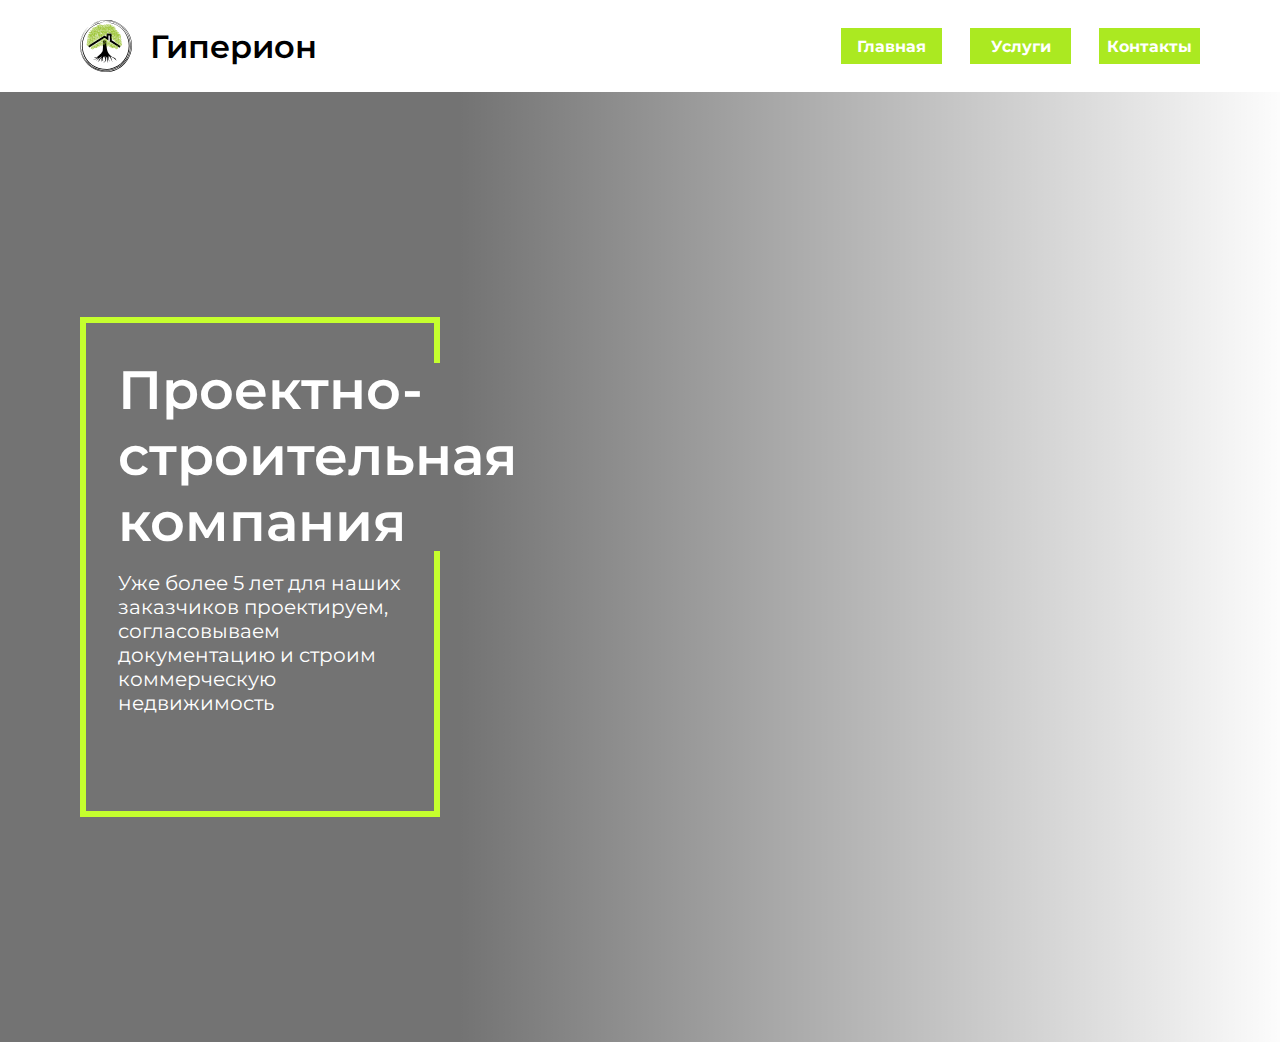
==== index.html @ 243dc1f1 "first commit" ====
<!DOCTYPE html>
<html lang="en">
<head>
    <meta charset="UTF-8">
    <meta http-equiv="X-UA-Compatible" content="IE=edge">
    <meta name="viewport" content="width=device-width, initial-scale=1.0">
    <link rel="stylesheet" href="./css/style.css">
    <title>Document</title>
</head>
<body>
    <header>
        <div class="container">
            <div class="header">
                <div class="header__logo">
                    <img src="./img/logo.svg" alt="Logo">
                    <h2 class="header__logo-text">Гиперион</h2>
                </div>
                <div class="header__buttons">
                    <button class="header__buttons-btn">Главная</button>
                    <button class="header__buttons-btn">Услуги</button>
                    <button class="header__buttons-btn">Контакты</button>
                </div>
            </div>
        </div>
    </header>
    <section class="subheader">
        <div class="container">
            <div class="subheader__block">
                <div class="subheader__block-left">
                    <h1 class="subheader__block-text">
                        Проектно-строительная компания
                    </h1>
                    <p class="subheader__block-descr">
                        Уже более 5 лет для наших заказчиков проектируем, согласовываем документацию и строим коммерческую недвижимость
                    </p>
                </div>
                <div class="subheader__block-right">
    
                </div>
            </div>
        </div>
    </section>
</body>
</html>
---- css/style.css ----
@import url("https://fonts.googleapis.com/css2?family=Montserrat:wght@400;500;600;700&display=swap"); /* Reset and base styles  */
* {
  padding: 0px;
  margin: 0px;
  border: none;
  font-family: "Montserrat", sans-serif;
}

*,
*::before,
*::after {
  box-sizing: border-box;
}

:focus,
:active {
  /*outline: none;*/
}

a:focus,
a:active {
  /* outline: none;*/
}

/* Links */
a,
a:link,
a:visited {
  /* color: inherit; */
  text-decoration: none;
  /* display: inline-block; */
}

a:hover {
  /* color: inherit; */
  text-decoration: none;
}

/* Common */
aside,
nav,
footer,
header,
section,
main {
  display: block;
}

h1,
h2,
h3,
h4,
h5,
h6,
p {
  font-size: inherit;
  font-weight: inherit;
}

ul,
ul li {
  list-style: none;
}

img {
  vertical-align: top;
}

img,
svg {
  max-width: 100%;
  height: auto;
}

address {
  font-style: normal;
}

/* Form */
input,
textarea,
button,
select {
  font-family: inherit;
  font-size: inherit;
  color: inherit;
  background-color: transparent;
}

input::-ms-clear {
  display: none;
}

button,
input[type=submit] {
  display: inline-block;
  box-shadow: none;
  background-color: transparent;
  background: none;
  cursor: pointer;
}

input:focus,
input:active,
button:focus,
button:active {
  outline: none;
}

button::-moz-focus-inner {
  padding: 0;
  border: 0;
}

label {
  cursor: pointer;
}

legend {
  display: block;
}

* {
  padding: 0;
  margin: 0;
}

.container {
  width: 1120px;
  margin: 0 auto;
}

.header {
  display: flex;
  align-items: center;
  justify-content: space-between;
  margin-top: 20px;
}
.header__logo {
  display: flex;
  align-items: center;
}
.header__logo-text {
  margin-left: 18px;
  font-weight: 600;
  font-size: 32px;
}
.header__buttons-btn {
  width: 101px;
  height: 36px;
  background-color: #abe921;
  margin-right: 24px;
  color: #ffffff;
  font-weight: 700;
}
.header__buttons-btn:hover {
  background-color: #cef27e;
  transition: all ease-in-out 0.2s;
}
.header__buttons-btn:active {
  background-color: #8dc413;
  transition: all ease-in-out 0.2s;
}
.header__buttons-btn:last-child {
  margin-right: 0;
}

.subheader {
  display: flex;
  align-items: center;
  margin-top: 20px;
  height: 950px;
  background: url("../img/subheaderBack.png") no-repeat center;
  background-size: cover;
  position: relative;
  z-index: -1;
}
.subheader__block-left {
  width: 360px;
  height: 500px;
  color: #ffffff;
  border-top: 6px solid #c5ff2e;
  border-left: 6px solid #c5ff2e;
  border-bottom: 6px solid #c5ff2e;
  background: linear-gradient(#c5ff2e, #c5ff2e), linear-gradient(#c5ff2e, #c5ff2e);
  background-size: 6px 260px, 6px 40px;
  background-repeat: no-repeat, no-repeat;
  background-position: right bottom, top right;
  z-index: 1;
}
.subheader__block-text {
  background-color: transparent;
  display: block;
  margin-top: 34px;
  margin-left: 32px;
  width: 633px;
  height: 198px;
  z-index: 60;
  font-size: 54px;
  font-weight: 600;
  line-height: 66px;
}
.subheader__block-descr {
  margin: 16px 32px 0 32px;
  font-size: 20px;
  line-height: 24px;
}
.subheader::after {
  content: "";
  position: absolute;
  top: 0;
  left: 0;
  right: 0;
  bottom: 0;
  background: linear-gradient(90deg, rgba(0, 0, 0, 0.55) 35.96%, rgba(0, 0, 0, 0) 101.42%);
  z-index: -1;
}
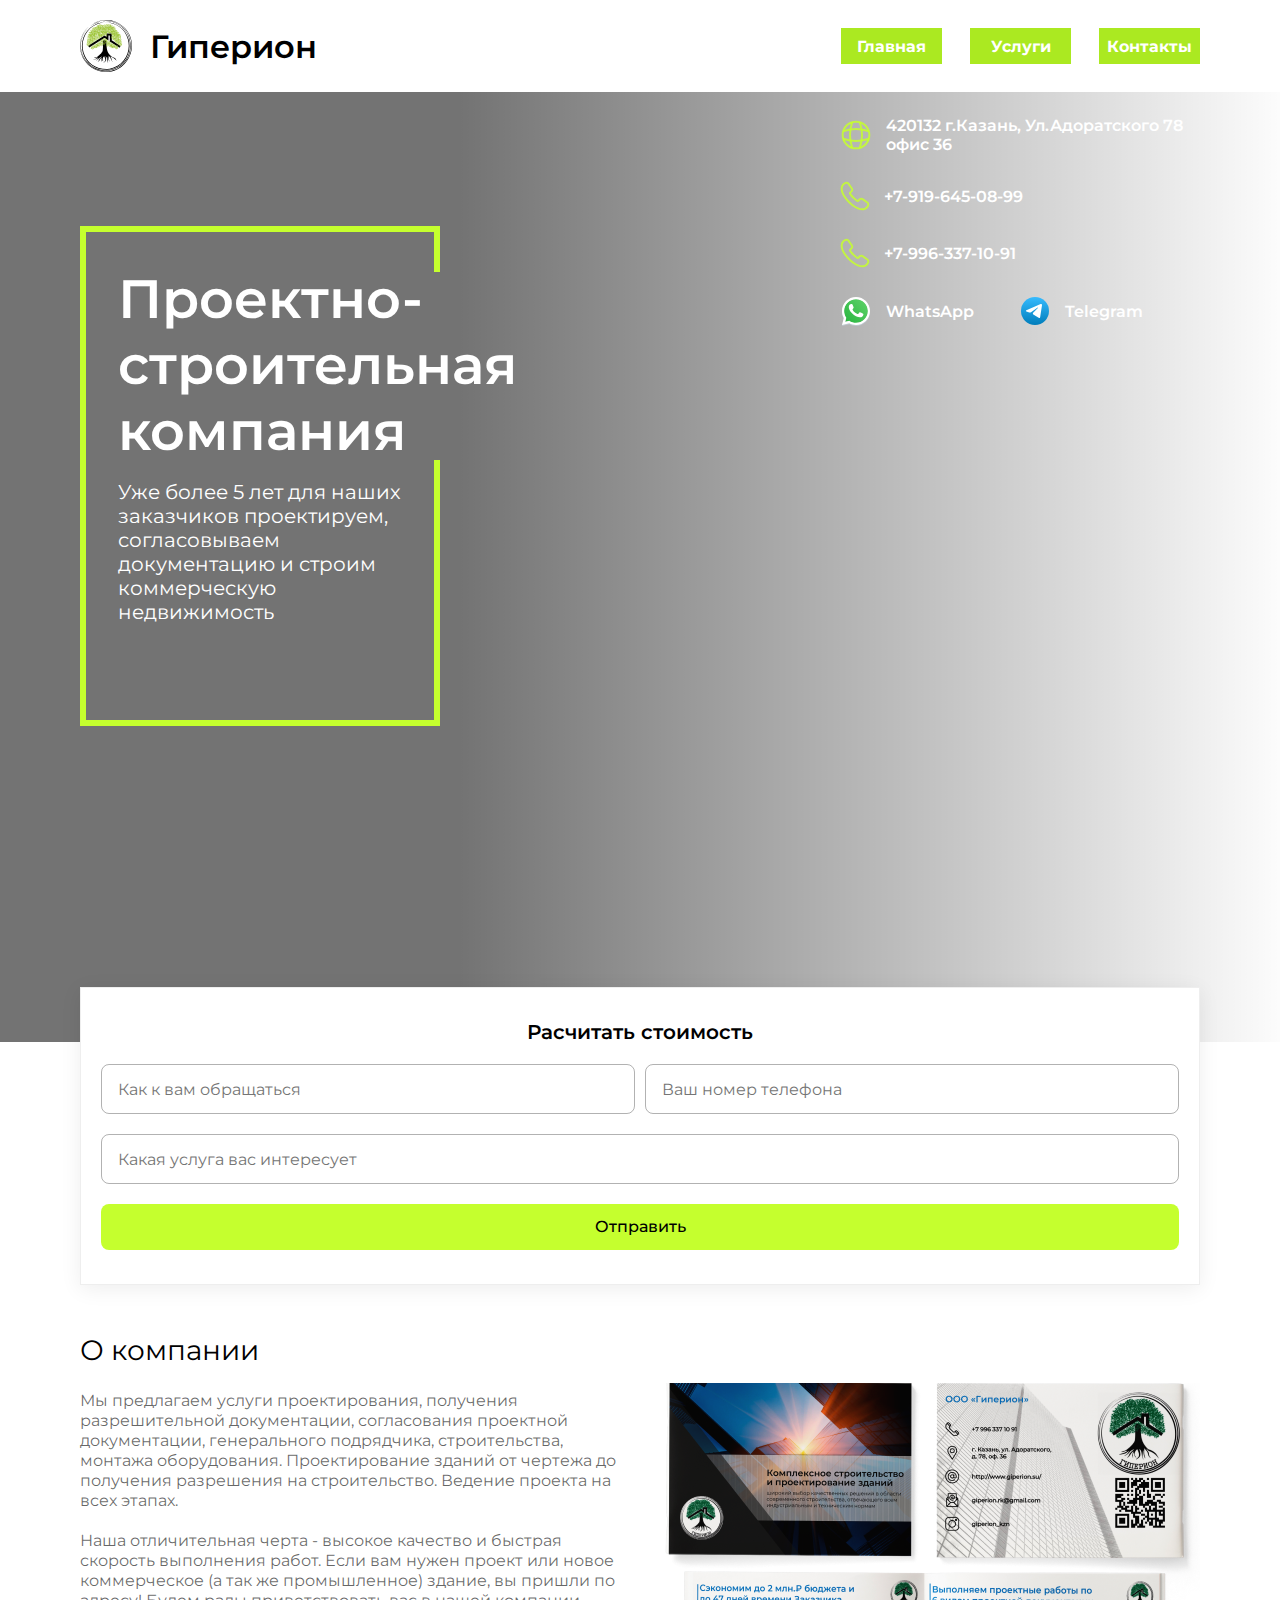
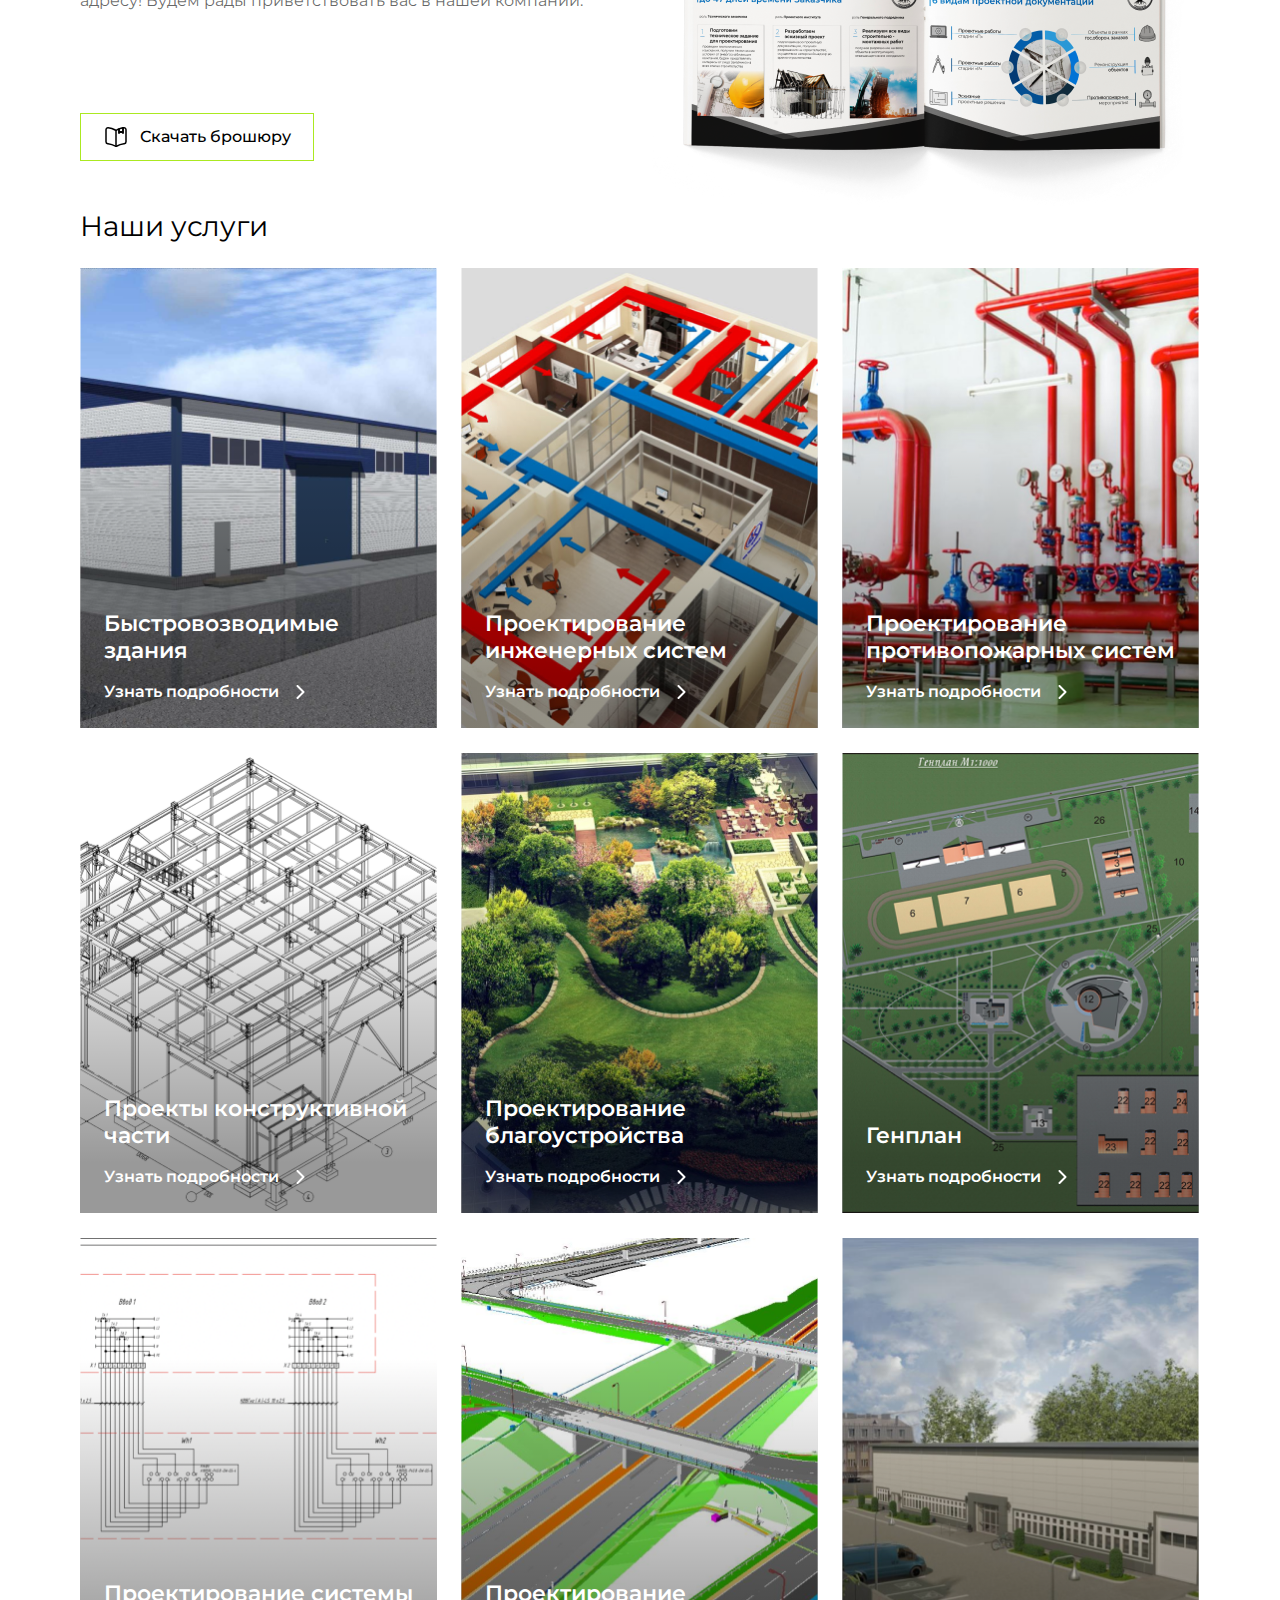
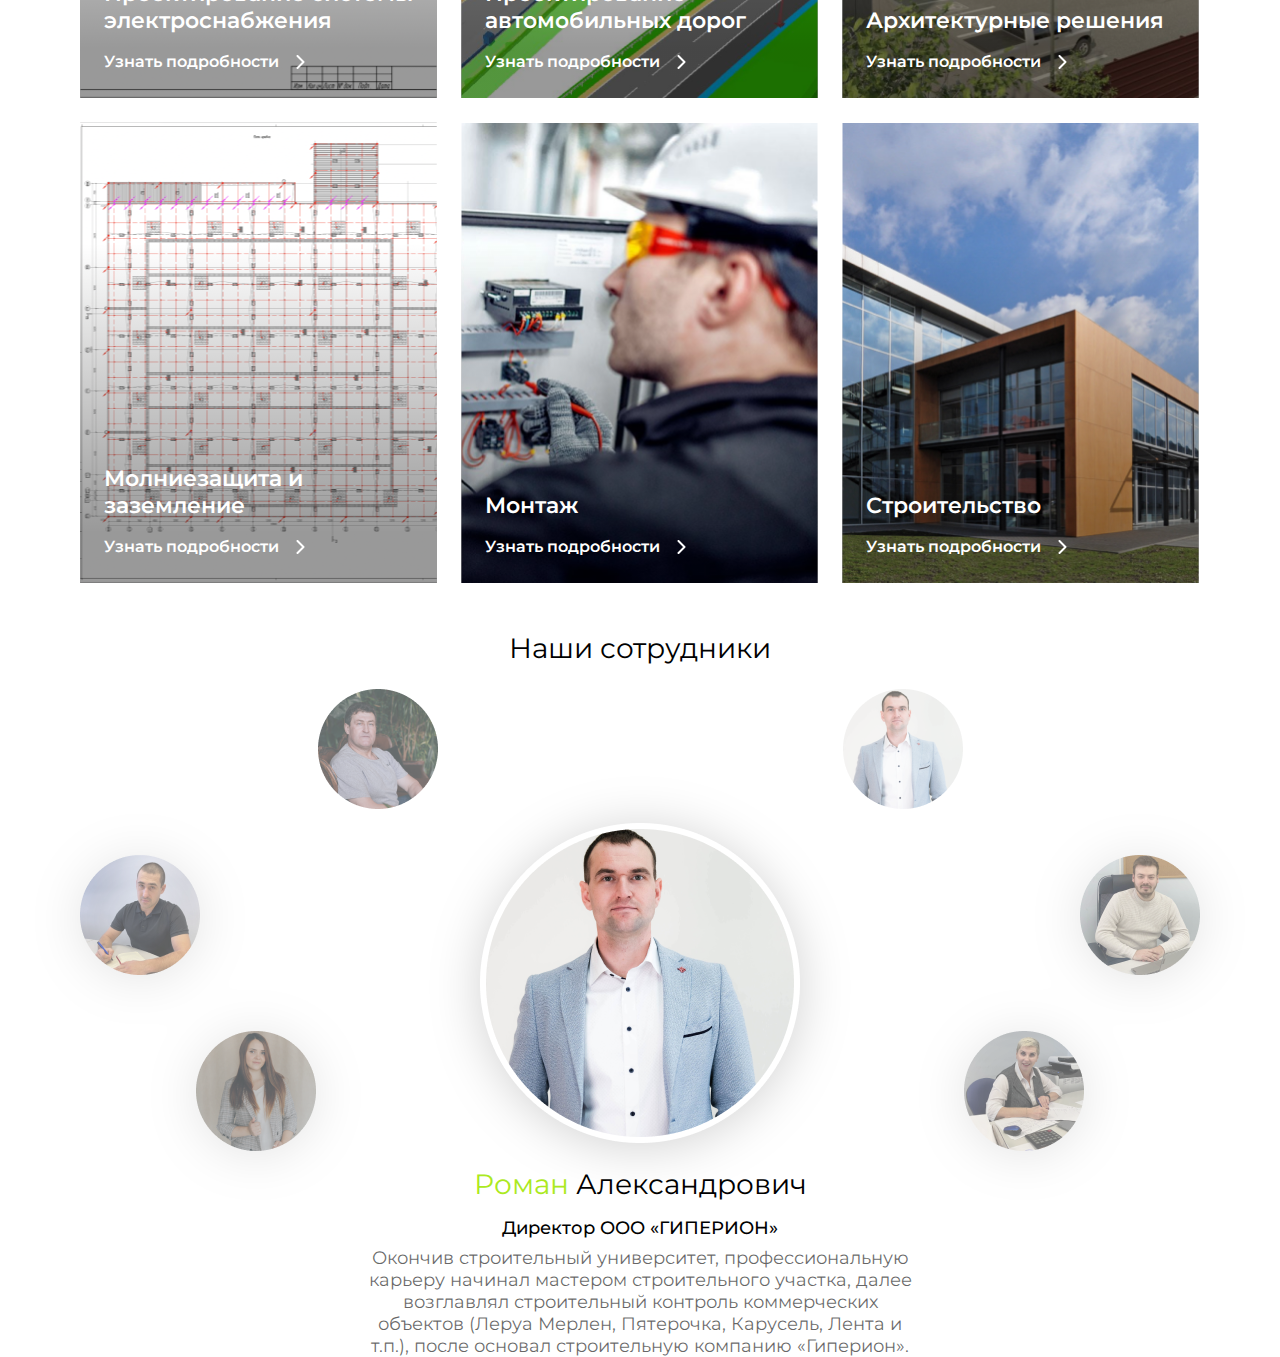
==== commit 9047bd8a: "added employees block" ====
--- a/index.html
+++ b/index.html
@@ -35,7 +35,152 @@
                     </p>
                 </div>
                 <div class="subheader__block-right">
-    
+                    <div class="subheader__block-contact">
+                        <img src="./img/global.svg" alt="Global icon">
+                        <p class="subheader__block-info">420132 г.Казань, Ул.Адоратского 78 офис 36</p>
+                    </div>
+                    <div class="subheader__block-contact">
+                        <img src="./img/phone.svg" alt="Phone icon">
+                        <p class="subheader__block-info">+7-919-645-08-99</p>
+                    </div>
+                    <div class="subheader__block-contact">
+                        <img src="./img/phone.svg" alt="Phone icon">
+                        <p class="subheader__block-info">+7-996-337-10-91</p>
+                    </div>
+                    <div class="subheader__block-contact social">
+                        <img src="./img/whatsapp.svg" alt="Whatsapp icon">
+                        <p class="subheader__block-info">WhatsApp</p>
+                        <img src="./img/telegram.svg" alt="Telegram icon">
+                        <p class="subheader__block-info">Telegram</p>
+                    </div>
+                </div>
+            </div>
+        </div>
+    </section>
+    <section class="form">
+        <div class="container">
+            <div class="form__block">
+                <form>
+                    <p class="form__block-header">Расчитать стоимость</p>
+                        <div class="form__block-inputs">
+                            <input class="form__block-input" type="text" placeholder="Как к вам обращаться">
+                            <input class="form__block-input" type="text" placeholder="Ваш номер телефона">
+                        </div>
+                    <input class="form__block-input service" type="text" placeholder="Какая услуга вас интересует">
+                    <button class="form__block-button">Отправить</button>
+                </form>
+            </div>
+        </div>
+    </section>
+    <section class="company">
+        <div class="container">
+            <div class="company__block">
+                <div class="company__block-left">
+                    <h2 class="company__block-title">О компании</h2>
+                    <p class="company__block-info">Мы предлагаем услуги проектирования, получения разрешительной документации, согласования проектной документации, генерального подрядчика, строительства, монтажа оборудования. Проектирование зданий от чертежа до получения разрешения на строительство. Ведение проекта на всех этапах.<br><br>                   
+                    Наша отличительная черта - высокое качество и быстрая скорость выполнения работ. Если вам нужен проект или новое коммерческое (а так же промышленное) здание, вы пришли по адресу! Будем рады приветствовать вас в нашей компании.</p>
+                    <button class="company__block-button"><img src="./img/bookico.svg" alt="Book icon"> Скачать брошюру</button>
+                </div>
+                <div class="company__block-right">
+                </div>
+            </div>
+        </div>
+    </section>
+    <section class="services">
+        <div class="container">
+            <div class="services__block">
+                <h2 class="services__block-title">Наши услуги</h2>
+                <div class="services__block-wrap">
+                    <div class="services__block-product build">
+                        <p class="services__block-subtitle">Быстровозводимые здания</p>
+                        <a href="#" class="services__block-link">Узнать подробности <img src="./img/rarrow.svg" alt="Arrow icon"></a>
+                    </div>
+
+                    <div class="services__block-product system">
+                        <p class="services__block-subtitle">Проектирование инженерных систем</p>
+                        <a href="#" class="services__block-link">Узнать подробности <img src="./img/rarrow.svg" alt="Arrow icon"></a>
+                    </div>
+
+                    <div class="services__block-product fire">
+                        <p class="services__block-subtitle">Проектирование противопожарных систем</p>
+                        <a href="#" class="services__block-link">Узнать подробности <img src="./img/rarrow.svg" alt="Arrow icon"></a>
+                    </div>
+
+                    <div class="services__block-product project">
+                        <p class="services__block-subtitle">Проекты конструктивной части</p>
+                        <a href="#" class="services__block-link">Узнать подробности <img src="./img/rarrow.svg" alt="Arrow icon"></a>
+                    </div>
+
+                    <div class="services__block-product park">
+                        <p class="services__block-subtitle">Проектирование благоустройства</p>
+                        <a href="#" class="services__block-link">Узнать подробности <img src="./img/rarrow.svg" alt="Arrow icon"></a>
+                    </div>
+
+                    <div class="services__block-product plan">
+                        <p class="services__block-subtitle">Генплан</p>
+                        <a href="#" class="services__block-link">Узнать подробности <img src="./img/rarrow.svg" alt="Arrow icon"></a>
+                    </div>
+
+                    <div class="services__block-product electron">
+                        <p class="services__block-subtitle">Проектирование системы электроснабжения</p>
+                        <a href="#" class="services__block-link">Узнать подробности <img src="./img/rarrow.svg" alt="Arrow icon"></a>
+                    </div>
+
+                    <div class="services__block-product road">
+                        <p class="services__block-subtitle">Проектирование автомобильных дорог</p>
+                        <a href="#" class="services__block-link">Узнать подробности <img src="./img/rarrow.svg" alt="Arrow icon"></a>
+                    </div>
+
+                    <div class="services__block-product architect">
+                        <p class="services__block-subtitle">Архитектурные решения</p>
+                        <a href="#" class="services__block-link">Узнать подробности <img src="./img/rarrow.svg" alt="Arrow icon"></a>
+                    </div>
+
+                    <div class="services__block-product light">
+                        <p class="services__block-subtitle">Молниезащита и заземление</p>
+                        <a href="#" class="services__block-link">Узнать подробности <img src="./img/rarrow.svg" alt="Arrow icon"></a>
+                    </div>
+
+                    <div class="services__block-product install">
+                        <p class="services__block-subtitle">Монтаж</p>
+                        <a href="#" class="services__block-link">Узнать подробности <img src="./img/rarrow.svg" alt="Arrow icon"></a>
+                    </div>
+
+                    <div class="services__block-product construction">
+                        <p class="services__block-subtitle">Строительство</p>
+                        <a href="#" class="services__block-link">Узнать подробности <img src="./img/rarrow.svg" alt="Arrow icon"></a>
+                    </div>
+
+                </div>
+            </div>
+        </div>
+    </section>
+    <section class="employees">
+        <div class="container">
+            <div class="employees__block">
+                <h2 class="employees__block-title">Наши сотрудники</h2>
+                <div class="employees__block-wrap">
+                    <div class="employees__block-photos photo">
+                        <div class="employees__block-subphoto subphoto"><img src="./img/photo1.png" alt="Employees photo"></div>
+                        <div class="employees__block-subphoto subphoto"><img src="./img/photo2.png" alt="Employees photo"></div>
+                    </div>
+                    <div class="employees__block-seo">
+                        <div class="employees__block-center">
+                            <div class="employees__block-centerphoto subphoto"><img src="./img/photo4.png" alt="Employees photo"></div>
+                            <div class="employees__block-centerphoto subphoto"><img src="./img/photo5.png" alt="Employees photo"></div>
+                        </div>
+                        <div class="employees__block-footer">
+                            <div class="employees__block-footerphoto subphoto"><img src="./img/photo6.png" alt="Employees photo"></div>
+                            <div class="employees__block-footerphoto subphoto"><img src="./img/photo7.png" alt="Employees photo"></div>
+                        </div>
+                    </div>
+                    <div class="employees__block-descr">
+                        <h2 class="employees__block-subtitle"><span class="namecolor">Роман</span> Александрович</h2>
+                        <p class="employees__block-subdescr">Директор ООО «ГИПЕРИОН»</p>
+                        <p class="employees__block-bioinfo">
+                            Окончив строительный университет, профессиональную карьеру начинал мастером строительного участка, далее возглавлял строительный контроль коммерческих объектов (Леруа Мерлен, Пятерочка, Карусель, Лента и т.п.), после основал строительную компанию «Гиперион».
+                        </p>
+                    </div>
                 </div>
             </div>
         </div>
--- a/css/style.css
+++ b/css/style.css
@@ -166,18 +166,25 @@
 }
 
 .subheader {
-  display: flex;
-  align-items: center;
+  width: 100%;
+  display: flex;
   margin-top: 20px;
-  height: 950px;
+  min-height: 950px;
   background: url("../img/subheaderBack.png") no-repeat center;
   background-size: cover;
   position: relative;
   z-index: -1;
 }
+.subheader__block {
+  margin-top: 24px;
+  display: flex;
+  flex-wrap: wrap;
+  justify-content: space-between;
+}
 .subheader__block-left {
   width: 360px;
   height: 500px;
+  margin-top: 110px;
   color: #ffffff;
   border-top: 6px solid #c5ff2e;
   border-left: 6px solid #c5ff2e;
@@ -189,13 +196,12 @@
   z-index: 1;
 }
 .subheader__block-text {
-  background-color: transparent;
   display: block;
   margin-top: 34px;
   margin-left: 32px;
   width: 633px;
   height: 198px;
-  z-index: 60;
+  z-index: 6;
   font-size: 54px;
   font-weight: 600;
   line-height: 66px;
@@ -204,6 +210,28 @@
   margin: 16px 32px 0 32px;
   font-size: 20px;
   line-height: 24px;
+}
+.subheader__block-contact {
+  display: flex;
+  align-items: center;
+  margin-bottom: 27px;
+}
+.subheader__block-info {
+  width: 314px;
+  margin-left: 14px;
+  color: #ffffff;
+  font-size: 16px;
+  font-weight: 600;
+}
+.subheader .social {
+  width: 358px;
+  height: 32px;
+  display: flex;
+  justify-content: space-between;
+}
+.subheader .social img {
+  width: 32px;
+  height: 32px;
 }
 .subheader::after {
   content: "";
@@ -214,4 +242,290 @@
   bottom: 0;
   background: linear-gradient(90deg, rgba(0, 0, 0, 0.55) 35.96%, rgba(0, 0, 0, 0) 101.42%);
   z-index: -1;
+}
+
+.form {
+  width: 100%;
+}
+.form__block {
+  width: 100%;
+  height: 298px;
+  padding: 0 20px;
+  margin-top: -55px;
+  border: 1px solid #eeeeee;
+  box-shadow: 0px 4px 20px rgba(0, 0, 0, 0.07);
+  background-color: #ffffff;
+  z-index: 7;
+}
+.form__block-header {
+  font-size: 20px;
+  font-weight: 600;
+  line-height: 24px;
+  text-align: center;
+  margin-top: 32px;
+  color: black;
+}
+.form__block-input {
+  margin-top: 20px;
+  padding-left: 16px;
+  width: 100%;
+  height: 50px;
+  border: 1px solid rgba(0, 0, 0, 0.3);
+  border-radius: 8px;
+  margin-right: 10px;
+}
+.form__block-input:nth-child(2) {
+  margin-right: 0;
+}
+.form__block-inputs {
+  display: flex;
+  justify-content: space-between;
+}
+.form__block-button {
+  margin-top: 20px;
+  height: 46px;
+  background-color: #c5ff2e;
+  border-radius: 8px;
+  font-style: 18px;
+  line-height: 22px;
+  font-weight: 500;
+  width: 100%;
+}
+.form__block-button:hover {
+  background-color: #d3ff61;
+  transition: all ease-in-out 0.2s;
+}
+.form__block-button:active {
+  background-color: #b5fa00;
+  transition: all ease-in-out 0.2s;
+}
+
+.company {
+  width: 100%;
+  height: 428px;
+  margin-top: 48px;
+  position: relative;
+}
+.company__block {
+  display: flex;
+}
+.company__block-left {
+  width: 548px;
+  height: 428px;
+  display: flex;
+  flex-direction: column;
+}
+.company__block-title {
+  font-size: 28px;
+  line-height: 34px;
+  font-weight: 400;
+  color: #000000;
+}
+.company__block-info {
+  font-size: 16px;
+  font-weight: 400;
+  line-height: 20px;
+  margin-top: 24px;
+  color: rgba(0, 0, 0, 0.6);
+}
+.company__block-button {
+  width: 234px;
+  height: 48px;
+  border: 1px solid #abe921;
+  font-size: 16px;
+  font-weight: 500;
+  line-height: 20px;
+  display: flex;
+  align-items: center;
+  justify-content: center;
+  margin-top: 102px;
+}
+.company__block-button img {
+  margin-right: 12px;
+}
+.company__block-right {
+  width: 548px;
+  height: 425px;
+  background: url("../img/portfolio.png") no-repeat center;
+  background-size: 100%;
+  margin-top: 50px;
+  margin-left: 24px;
+}
+
+.services {
+  margin-top: 48px;
+}
+.services__block-wrap {
+  display: flex;
+  flex-wrap: wrap;
+  gap: 24px;
+}
+.services__block-title {
+  font-size: 28px;
+  font-weight: 400;
+  line-height: 34px;
+  color: #000000;
+  margin-bottom: 24px;
+}
+.services__block-product {
+  display: flex;
+  flex-direction: column;
+  justify-content: flex-end;
+  position: relative;
+  width: 357px;
+  height: 461px;
+  padding: 0 0 26px 24px;
+}
+.services__block-product::after {
+  content: "";
+  position: absolute;
+  top: 0;
+  left: 0;
+  right: 0;
+  bottom: 0;
+  background: linear-gradient(180deg, rgba(0, 0, 0, 0) 26.39%, rgba(0, 0, 0, 0.4) 89.01%);
+  z-index: 1;
+}
+.services__block-subtitle {
+  width: 309px;
+  font-size: 22px;
+  font-weight: 600;
+  line-height: 27px;
+  color: #ffffff;
+  z-index: 2;
+}
+.services__block-link {
+  margin-top: 18px;
+  font-size: 16px;
+  font-weight: 600;
+  line-height: 20px;
+  color: #ffffff;
+  display: flex;
+  align-items: center;
+  z-index: 2;
+}
+.services__block-link img {
+  margin-left: 17px;
+}
+.services__block-link:hover {
+  text-decoration: underline;
+}
+.services .build {
+  background: url("../img/build.png") no-repeat center;
+  background-size: 100%;
+}
+.services .system {
+  background: url("../img/system.png") no-repeat center;
+  background-size: 100%;
+}
+.services .fire {
+  background: url("../img/fire.png") no-repeat center;
+  background-size: 100%;
+}
+.services .project {
+  background: url("../img/project.png") no-repeat center;
+  background-size: 100%;
+}
+.services .park {
+  background: url("../img/park.png") no-repeat center;
+  background-size: 100%;
+}
+.services .plan {
+  background: url("../img/plan.png") no-repeat center;
+  background-size: 100%;
+}
+.services .electron {
+  background: url("../img/electron.png") no-repeat center;
+  background-size: 100%;
+}
+.services .road {
+  background: url("../img/road.png") no-repeat center;
+  background-size: 100%;
+}
+.services .architect {
+  background: url("../img/architect.png") no-repeat center;
+  background-size: 100%;
+}
+.services .light {
+  background: url("../img/light.png") no-repeat center;
+  background-size: cover;
+}
+.services .install {
+  background: url("../img/install.png") no-repeat center;
+  background-size: 100%;
+}
+.services .construction {
+  background: url("../img/construction.png") no-repeat center;
+  background-size: 100%;
+}
+
+.employees__block-title {
+  margin-top: 48px;
+  font-size: 28px;
+  font-weight: 400;
+  line-height: 34px;
+  color: #000000;
+  text-align: center;
+}
+.employees__block-seo {
+  margin-top: 6px;
+  height: 336px;
+  filter: drop-shadow(0px 4px 25px rgba(0, 0, 0, 0.18));
+  background: url("../img/photo3.png") no-repeat center;
+}
+.employees .photo {
+  width: 645px;
+  display: flex;
+  justify-content: space-between;
+  margin: 0 auto;
+  margin-top: 24px;
+}
+.employees__block-center {
+  padding-top: 40px;
+  display: flex;
+  justify-content: space-between;
+}
+.employees .subphoto {
+  width: 120px;
+  height: 120px;
+  opacity: 0.6;
+  transition: all 0.4s ease-in-out;
+}
+.employees .subphoto:hover {
+  opacity: 1;
+  filter: drop-shadow(0px 4px 25px rgba(0, 0, 0, 0.18));
+}
+.employees__block-footer {
+  width: 888px;
+  display: flex;
+  justify-content: space-between;
+  margin: 0 auto;
+  margin-top: 56px;
+}
+.employees__block-subtitle {
+  margin-top: 16px;
+  font-size: 28px;
+  font-weight: 400;
+  line-height: 34px;
+  text-align: center;
+}
+.employees__block-subdescr {
+  margin-top: 16px;
+  margin-bottom: 8px;
+  font-size: 18px;
+  font-weight: 500;
+  line-height: 22px;
+  text-align: center;
+}
+.employees__block-bioinfo {
+  width: 548px;
+  text-align: center;
+  font-weight: 400;
+  font-size: 18px;
+  line-height: 22px;
+  color: rgba(0, 0, 0, 0.6);
+  margin: 0 auto;
+}
+.employees .namecolor {
+  color: #abe921;
 }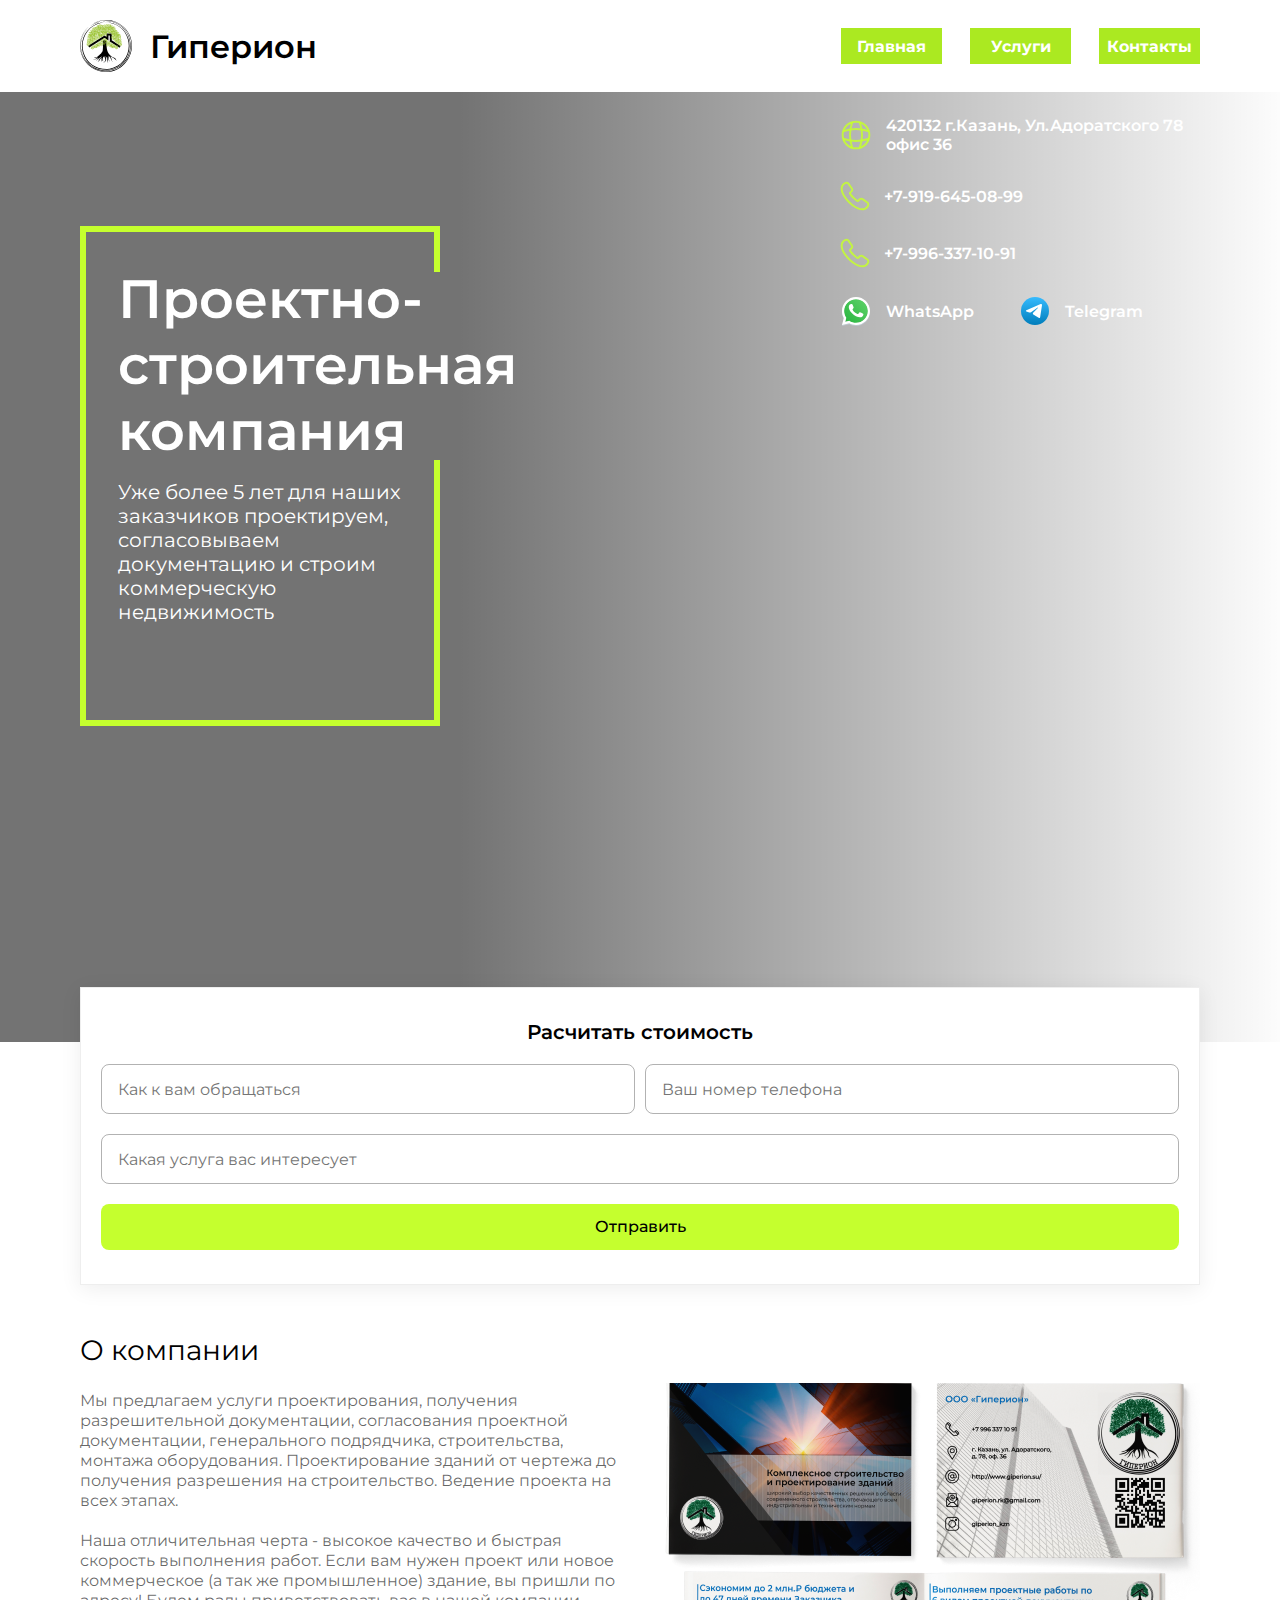
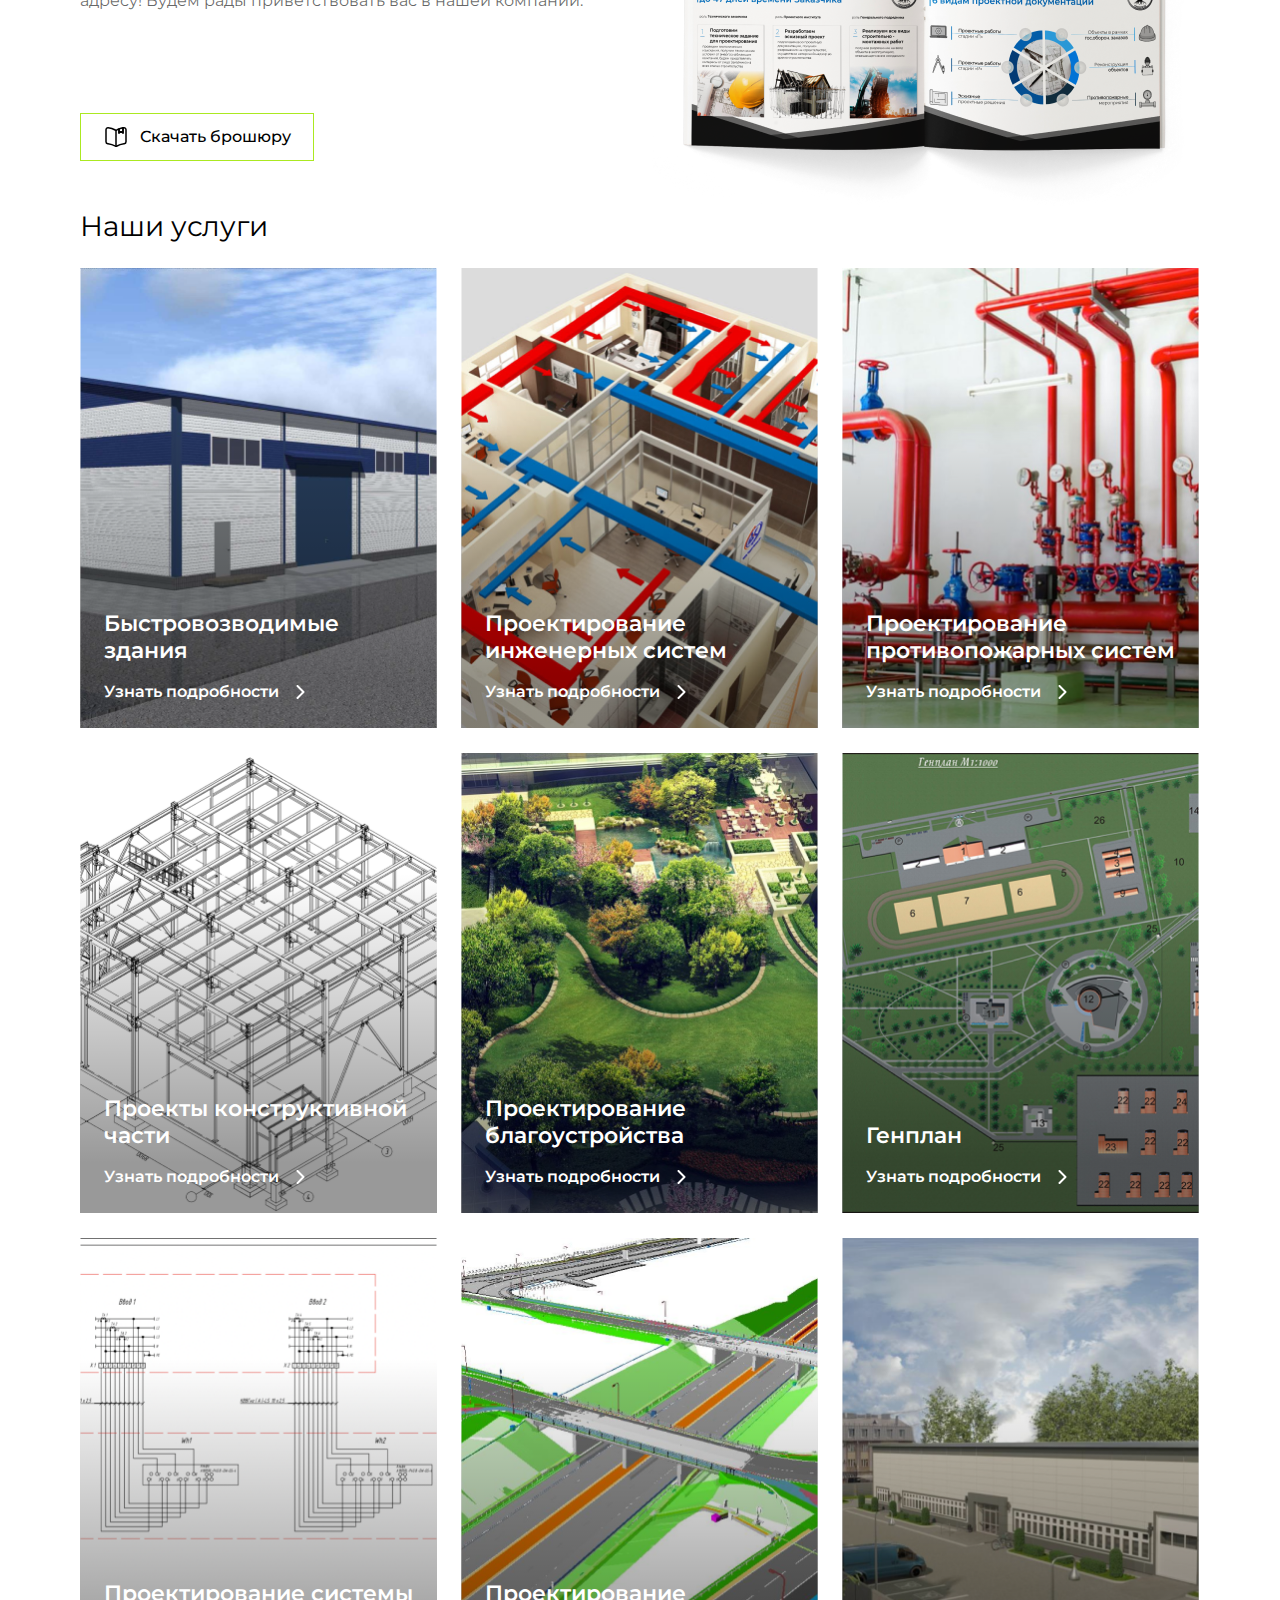
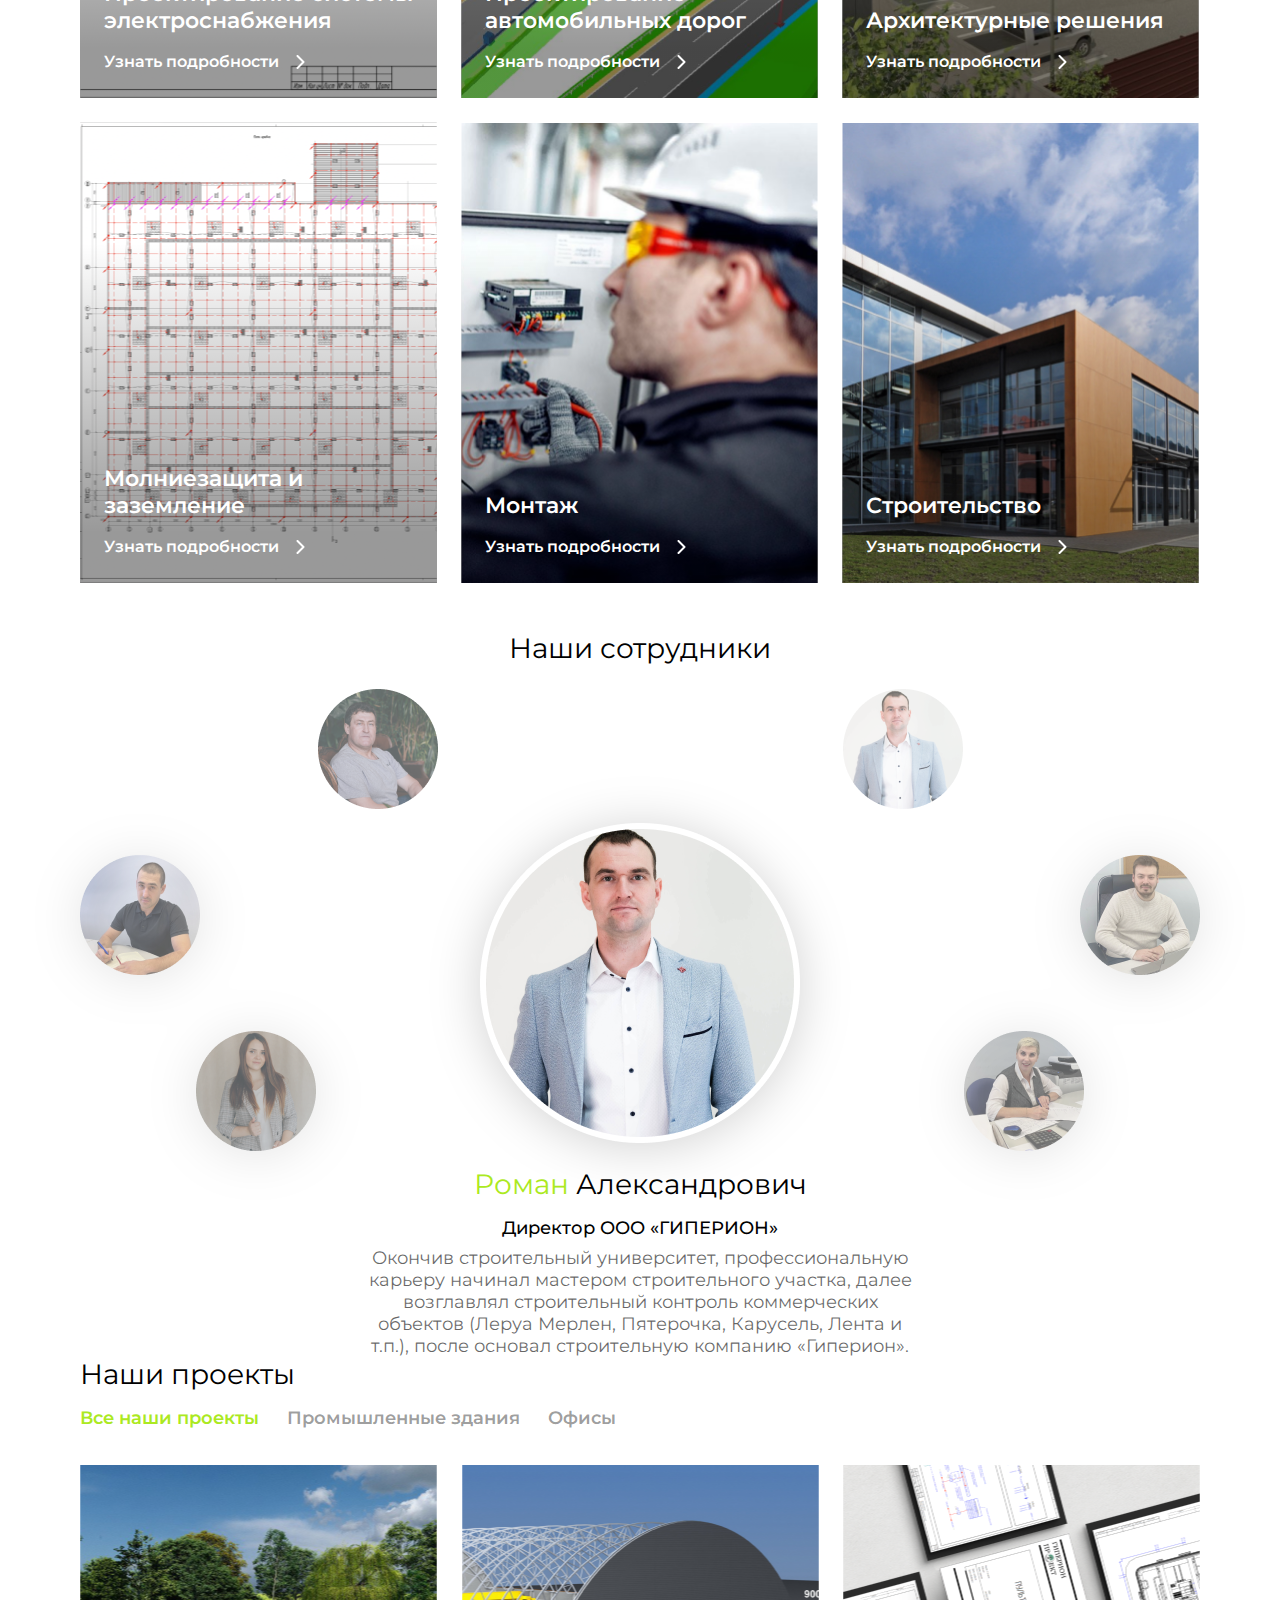
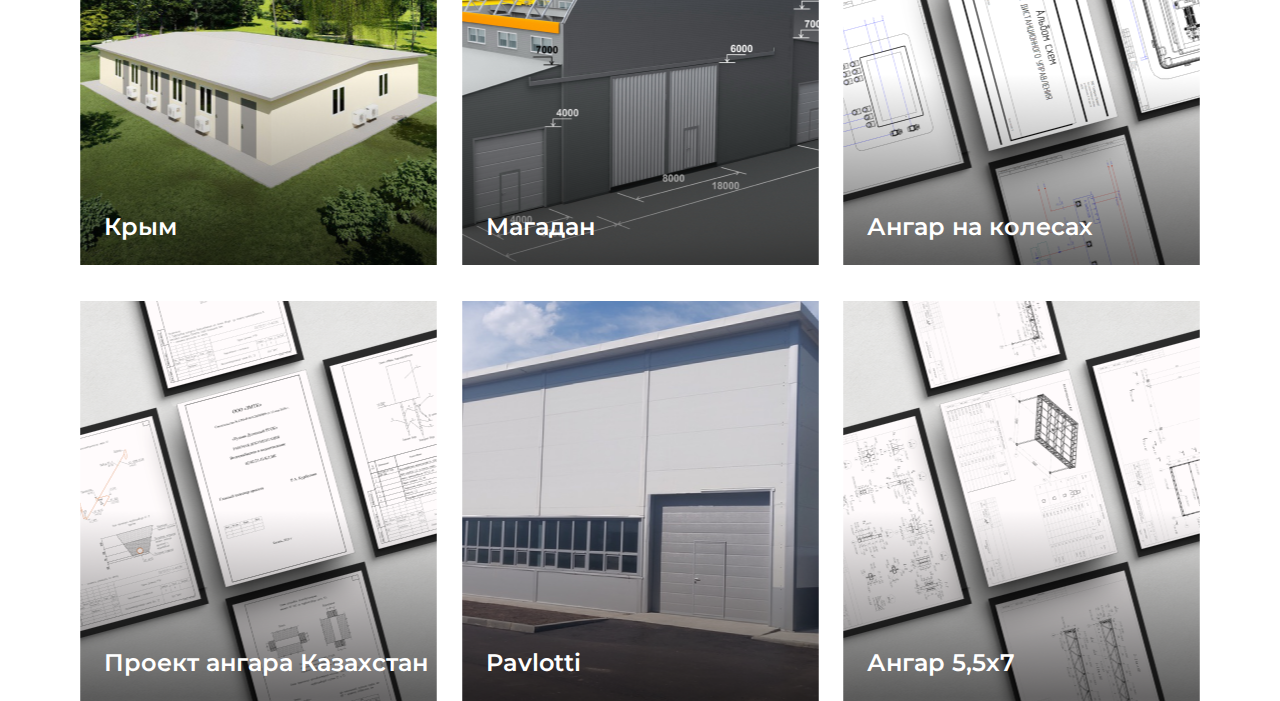
==== commit 12597cf9: "added projects block" ====
--- a/index.html
+++ b/index.html
@@ -185,5 +185,42 @@
             </div>
         </div>
     </section>
+    <section class="project">
+        <div class="container">
+            <div class="project__block">
+                <h2 class="project__block-title">Наши проекты</h2>
+                <div class="project__block-links">
+                    <a href="#" class="project__block-link active">Все наши проекты</a>
+                    <a href="#" class="project__block-link">Промышленные здания</a>
+                    <a href="#" class="project__block-link">Офисы</a>
+                </div>
+                <div class="project__block-wrapp">
+                    <div class="project__block-cart crim">
+                        <p class="project__block-subtitle">Крым</p>
+                    </div>
+
+                    <div class="project__block-cart magadan">
+                        <p class="project__block-subtitle">Магадан</p>
+                    </div>
+
+                    <div class="project__block-cart anger">
+                        <p class="project__block-subtitle">Ангар на колесах</p>
+                    </div>
+
+                    <div class="project__block-cart kazahstan">
+                        <p class="project__block-subtitle">Проект ангара Казахстан</p>
+                    </div>
+
+                    <div class="project__block-cart pavlotti">
+                        <p class="project__block-subtitle">Pavlotti</p>
+                    </div>
+
+                    <div class="project__block-cart angertwo">
+                        <p class="project__block-subtitle">Ангар 5,5х7</p>
+                    </div>
+                </div>
+            </div>
+        </div>
+    </section>
 </body>
 </html>--- a/css/style.css
+++ b/css/style.css
@@ -528,4 +528,62 @@
 }
 .employees .namecolor {
   color: #abe921;
+}
+
+.project__block-title {
+  font-size: 28px;
+  font-weight: 400;
+  line-height: 34px;
+  color: #000000;
+}
+.project__block-links {
+  margin-top: 16px;
+}
+.project__block-link {
+  margin-right: 24px;
+  font-size: 18px;
+  font-weight: 600;
+  line-height: 22px;
+  color: rgba(0, 0, 0, 0.4);
+}
+.project .active {
+  color: #abe921;
+}
+.project__block-cart {
+  padding: 0 0 24px 24px;
+  width: 357px;
+  height: 400px;
+  display: flex;
+  align-items: flex-end;
+}
+.project__block-subtitle {
+  font-size: 24px;
+  font-weight: 600;
+  line-height: 29px;
+  color: #ffffff;
+}
+.project__block-wrapp {
+  margin-top: 36px;
+  display: flex;
+  justify-content: space-between;
+  flex-wrap: wrap;
+  gap: 36px 24px;
+}
+.project .crim {
+  background: url("../img/crim.png") no-repeat center;
+}
+.project .magadan {
+  background: url("../img/magadan.png") no-repeat center;
+}
+.project .anger {
+  background: url("../img/anger.png") no-repeat center;
+}
+.project .kazahstan {
+  background: url("../img/kazahstan.png") no-repeat center;
+}
+.project .pavlotti {
+  background: url("../img/pavlotti.png") no-repeat center;
+}
+.project .angertwo {
+  background: url("../img/anger5.png") no-repeat center;
 }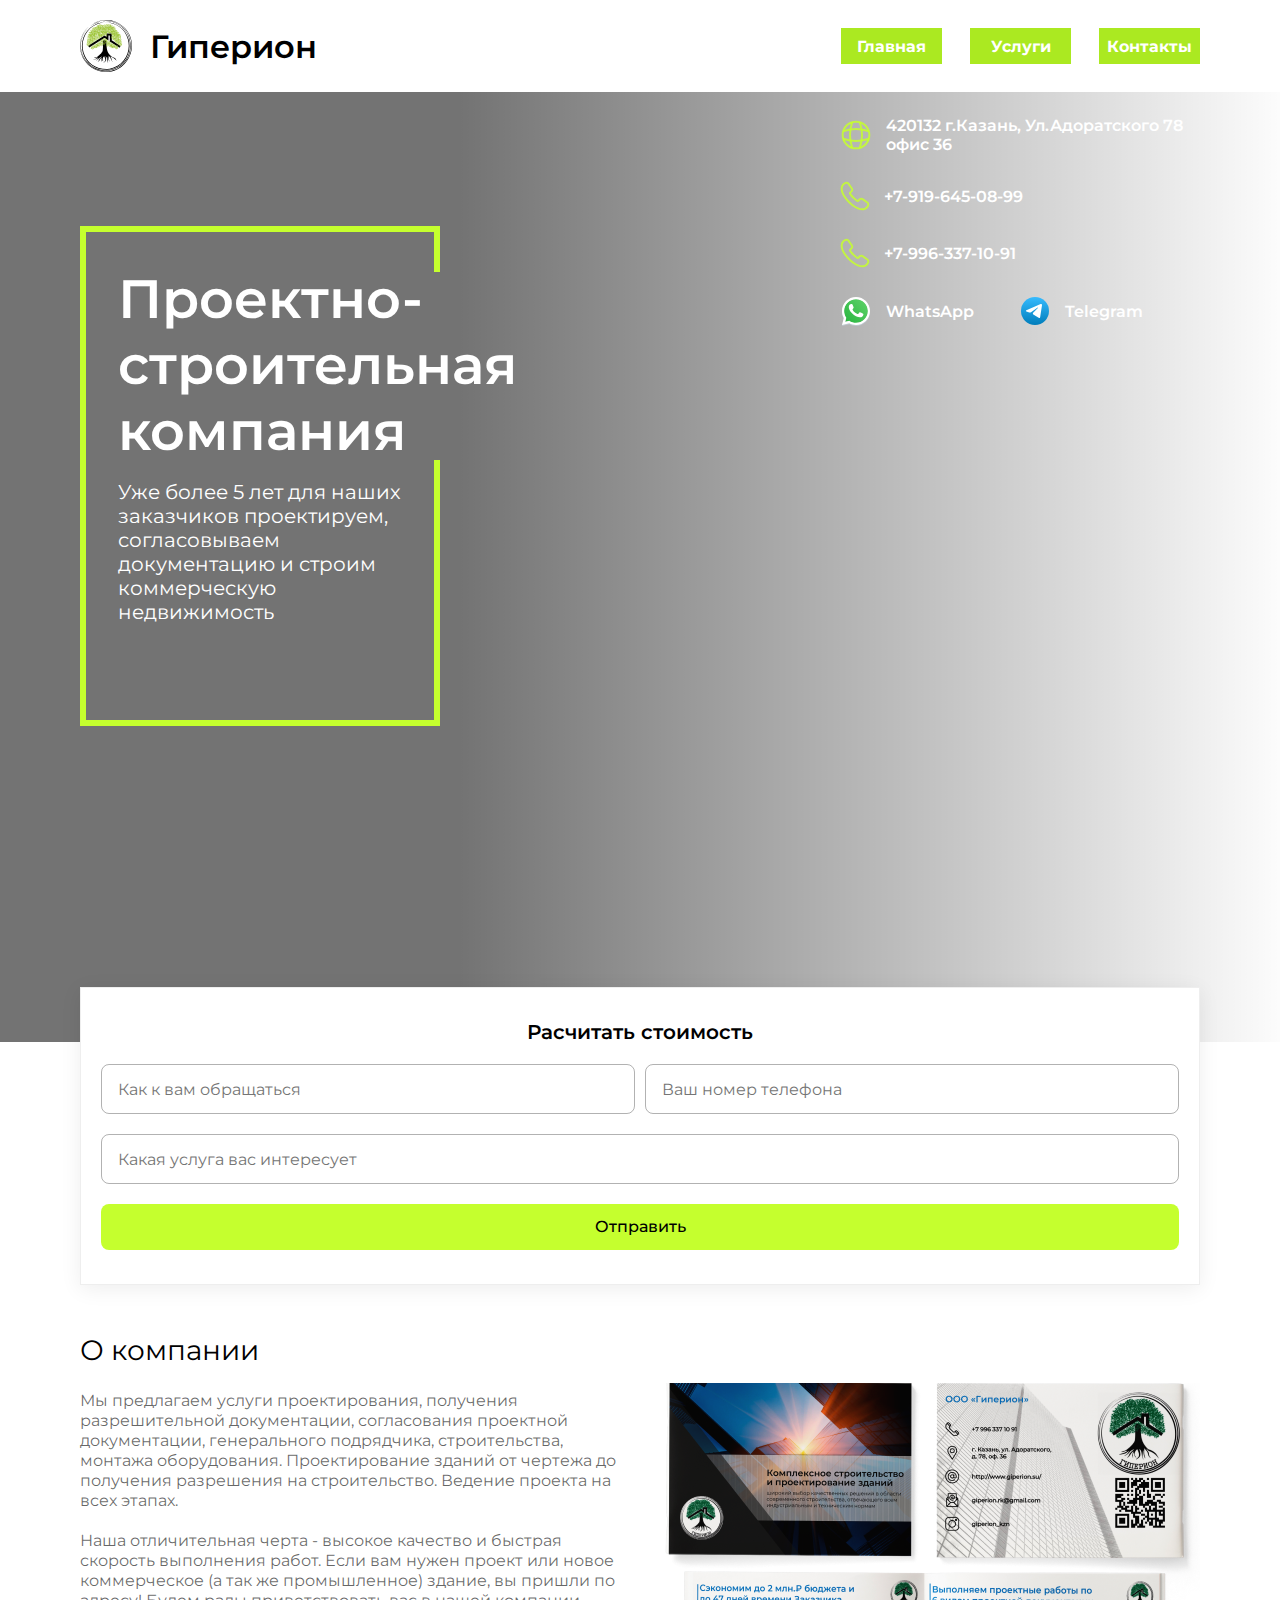
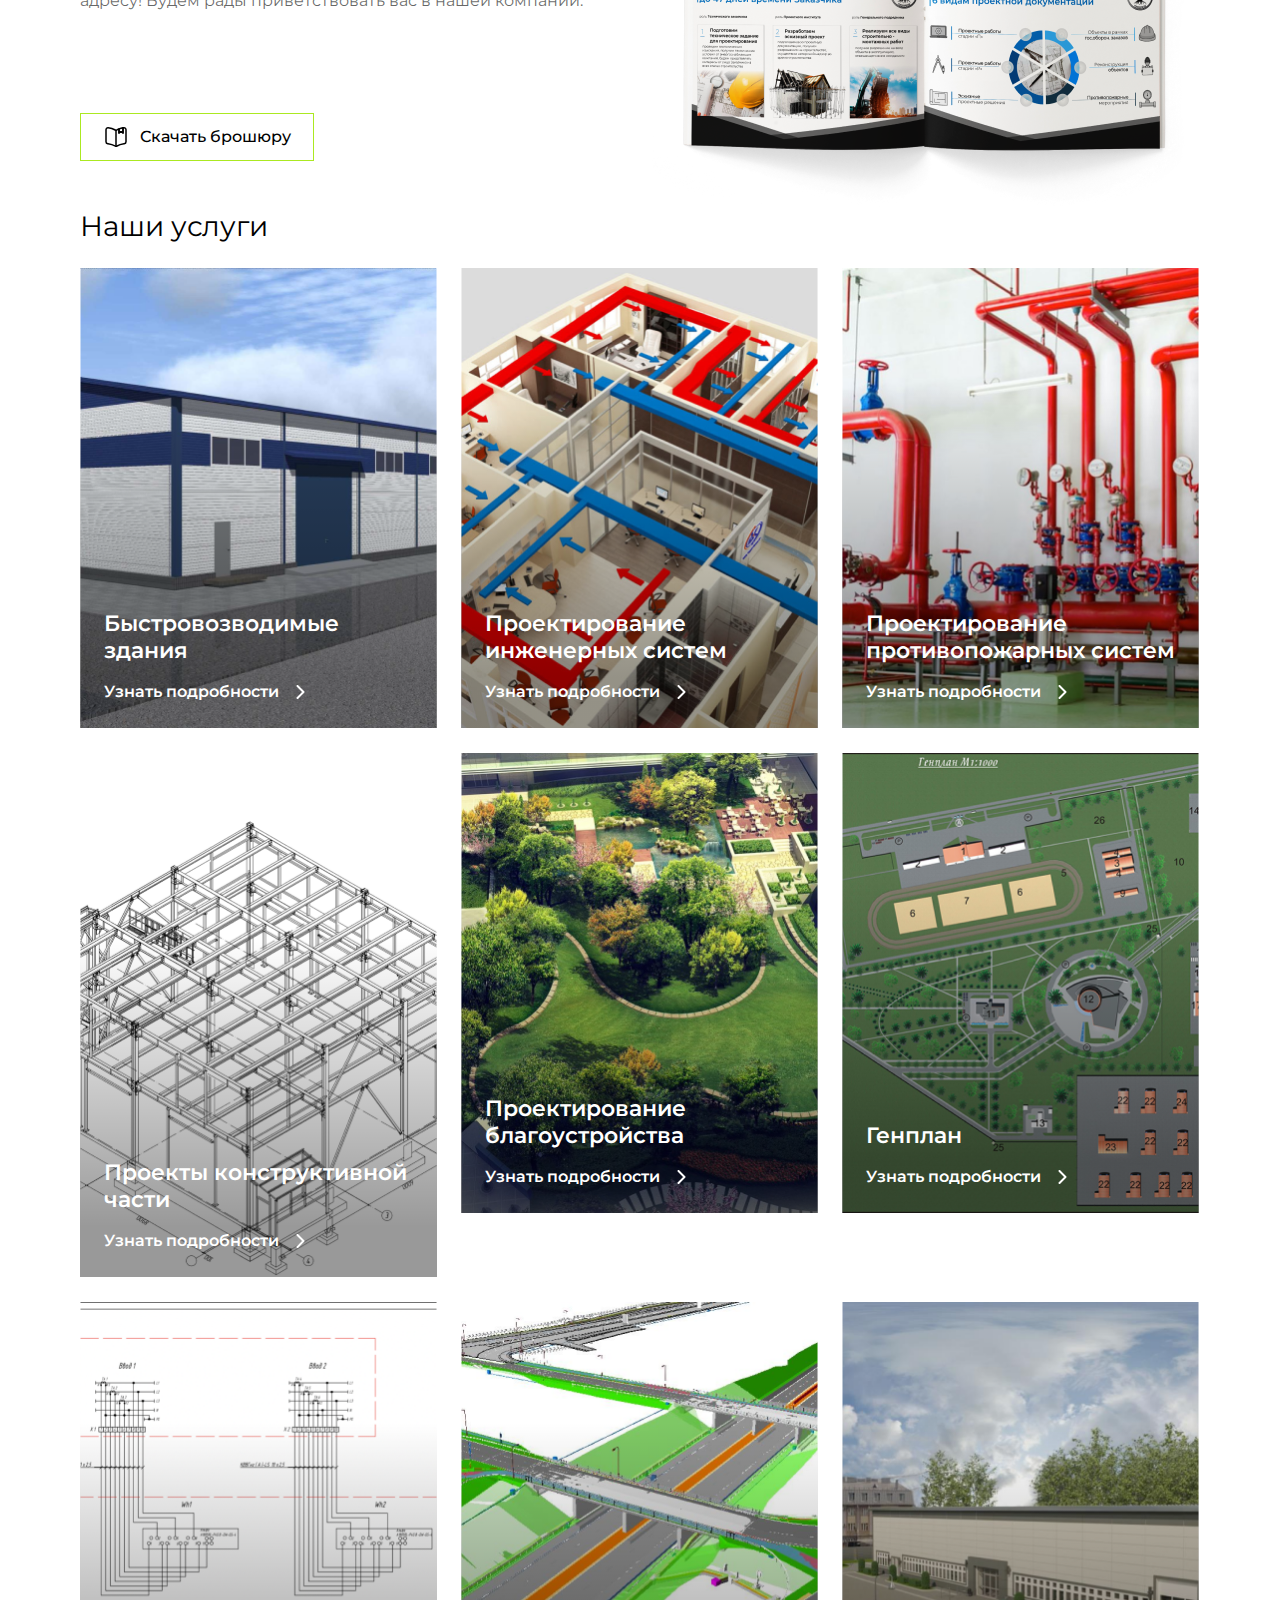
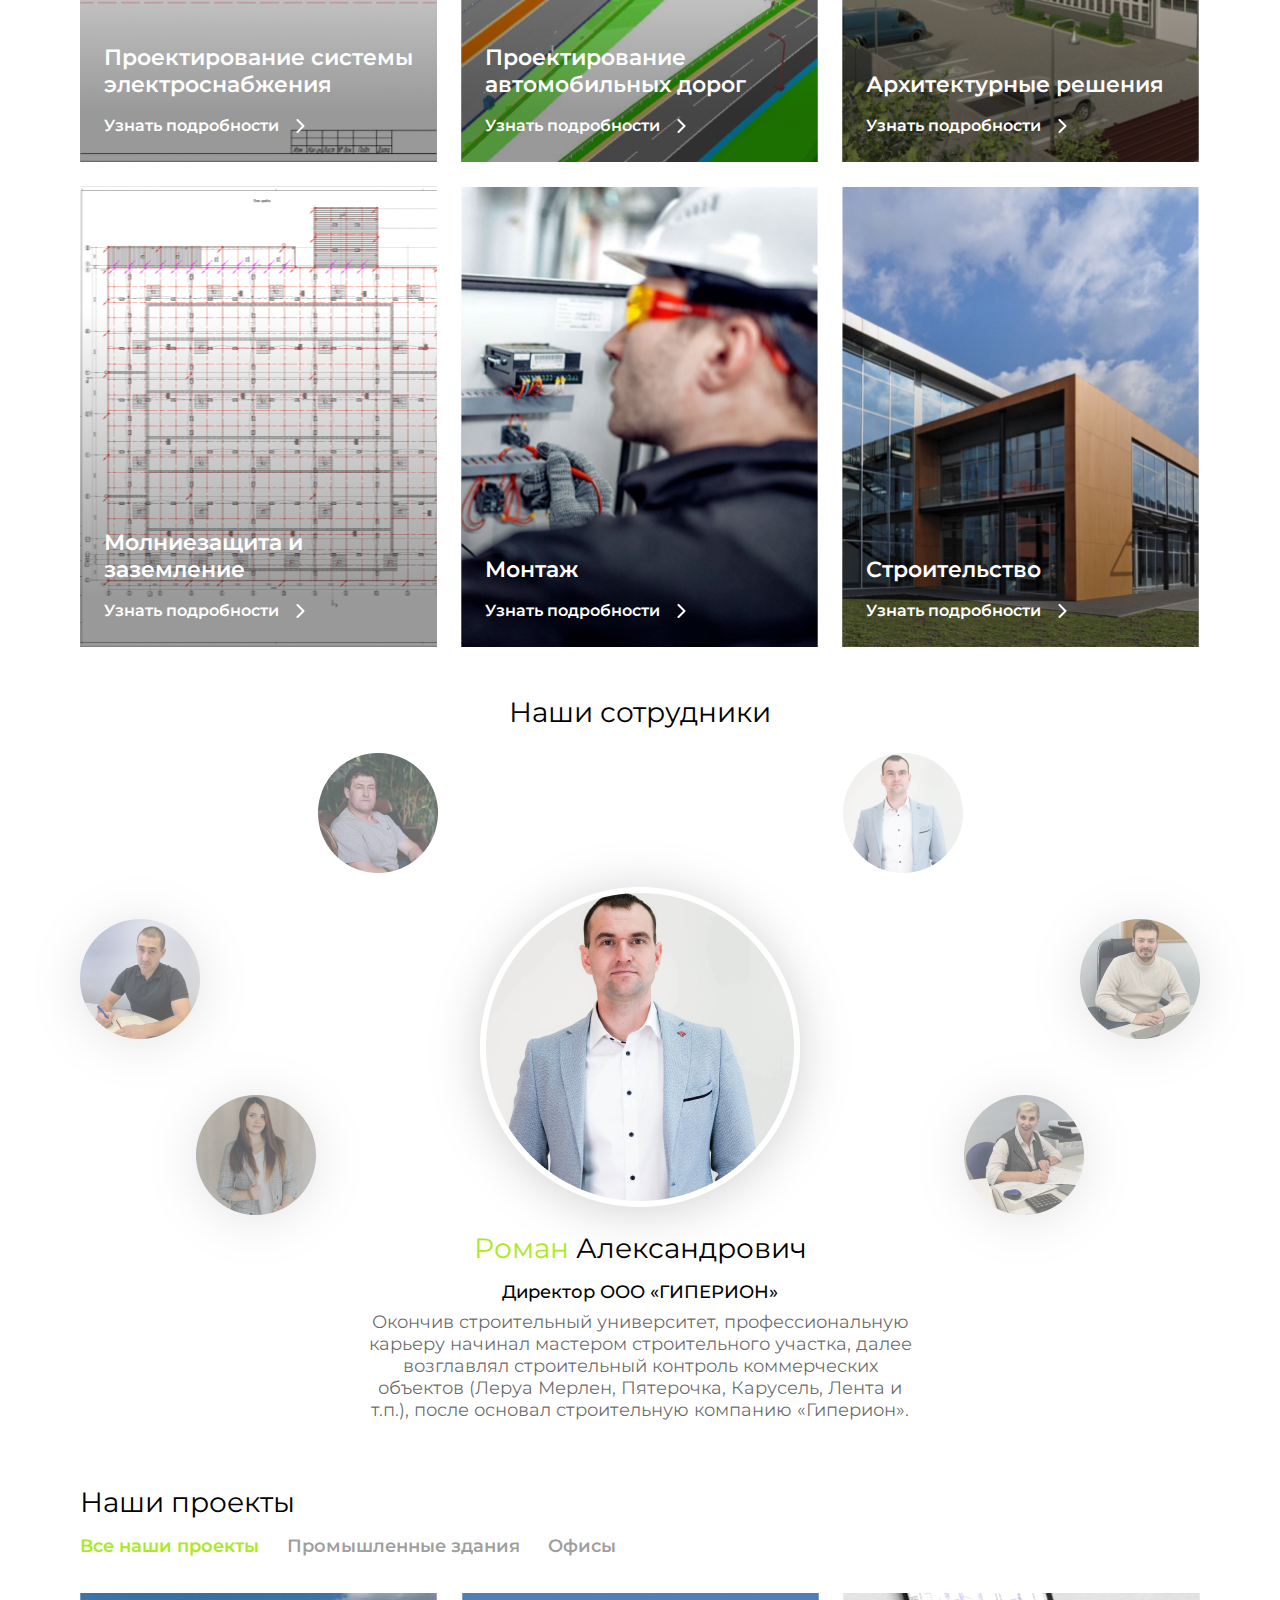
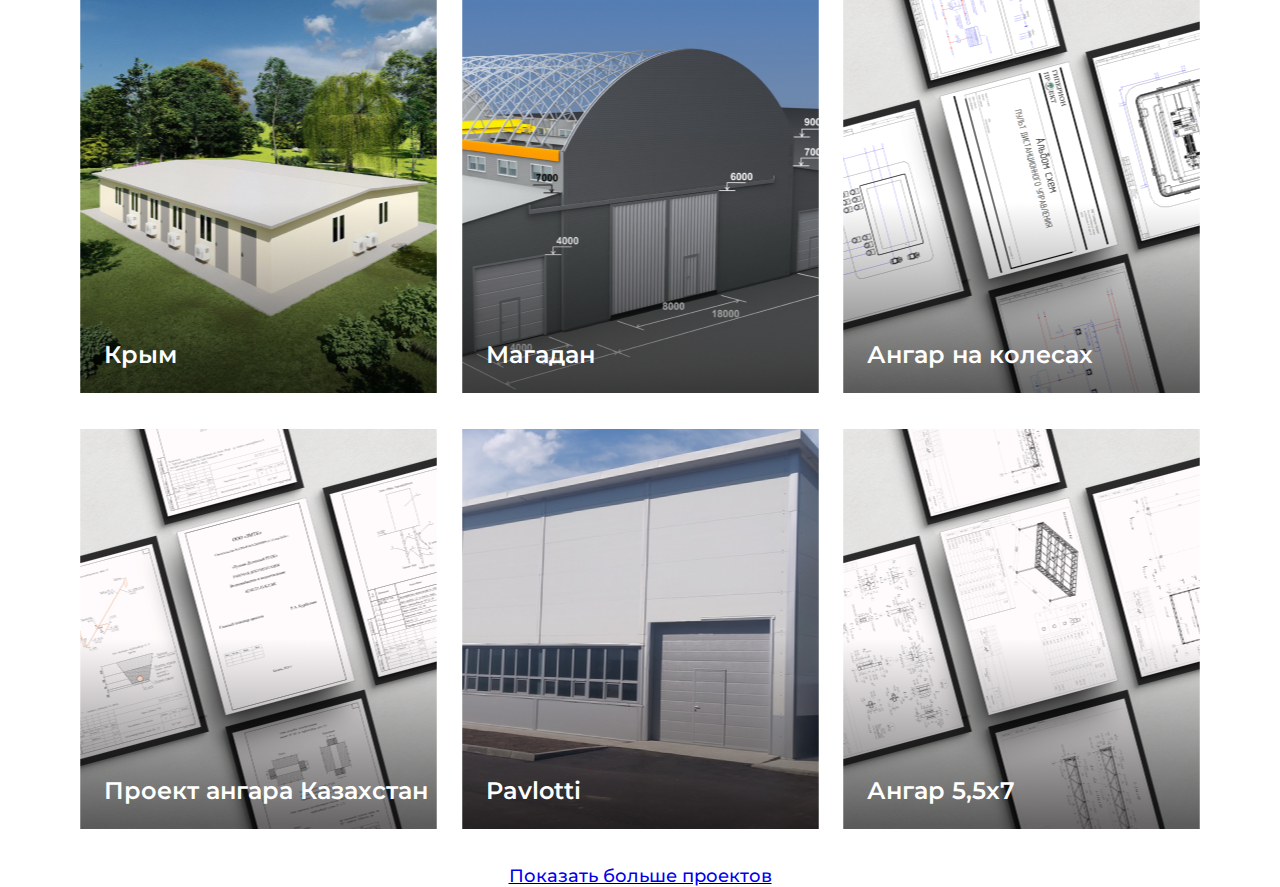
==== commit fb5e864a: "fixed footer block project" ====
--- a/index.html
+++ b/index.html
@@ -219,6 +219,7 @@
                         <p class="project__block-subtitle">Ангар 5,5х7</p>
                     </div>
                 </div>
+                <p class="project__block-footer"><a href="#">Показать больше проектов</a></p>
             </div>
         </div>
     </section>
--- a/css/style.css
+++ b/css/style.css
@@ -530,6 +530,9 @@
   color: #abe921;
 }
 
+.project {
+  margin-top: 64px;
+}
 .project__block-title {
   font-size: 28px;
   font-weight: 400;
@@ -569,6 +572,19 @@
   flex-wrap: wrap;
   gap: 36px 24px;
 }
+.project__block-footer {
+  display: block;
+  font-size: 18px;
+  font-weight: 500;
+  line-height: 22px;
+  text-align: center;
+  color: #000000;
+  margin-top: 36px;
+  text-decoration: underline;
+}
+.project__block-footer:hover {
+  transition: all 0.4s ease-in-out;
+}
 .project .crim {
   background: url("../img/crim.png") no-repeat center;
 }
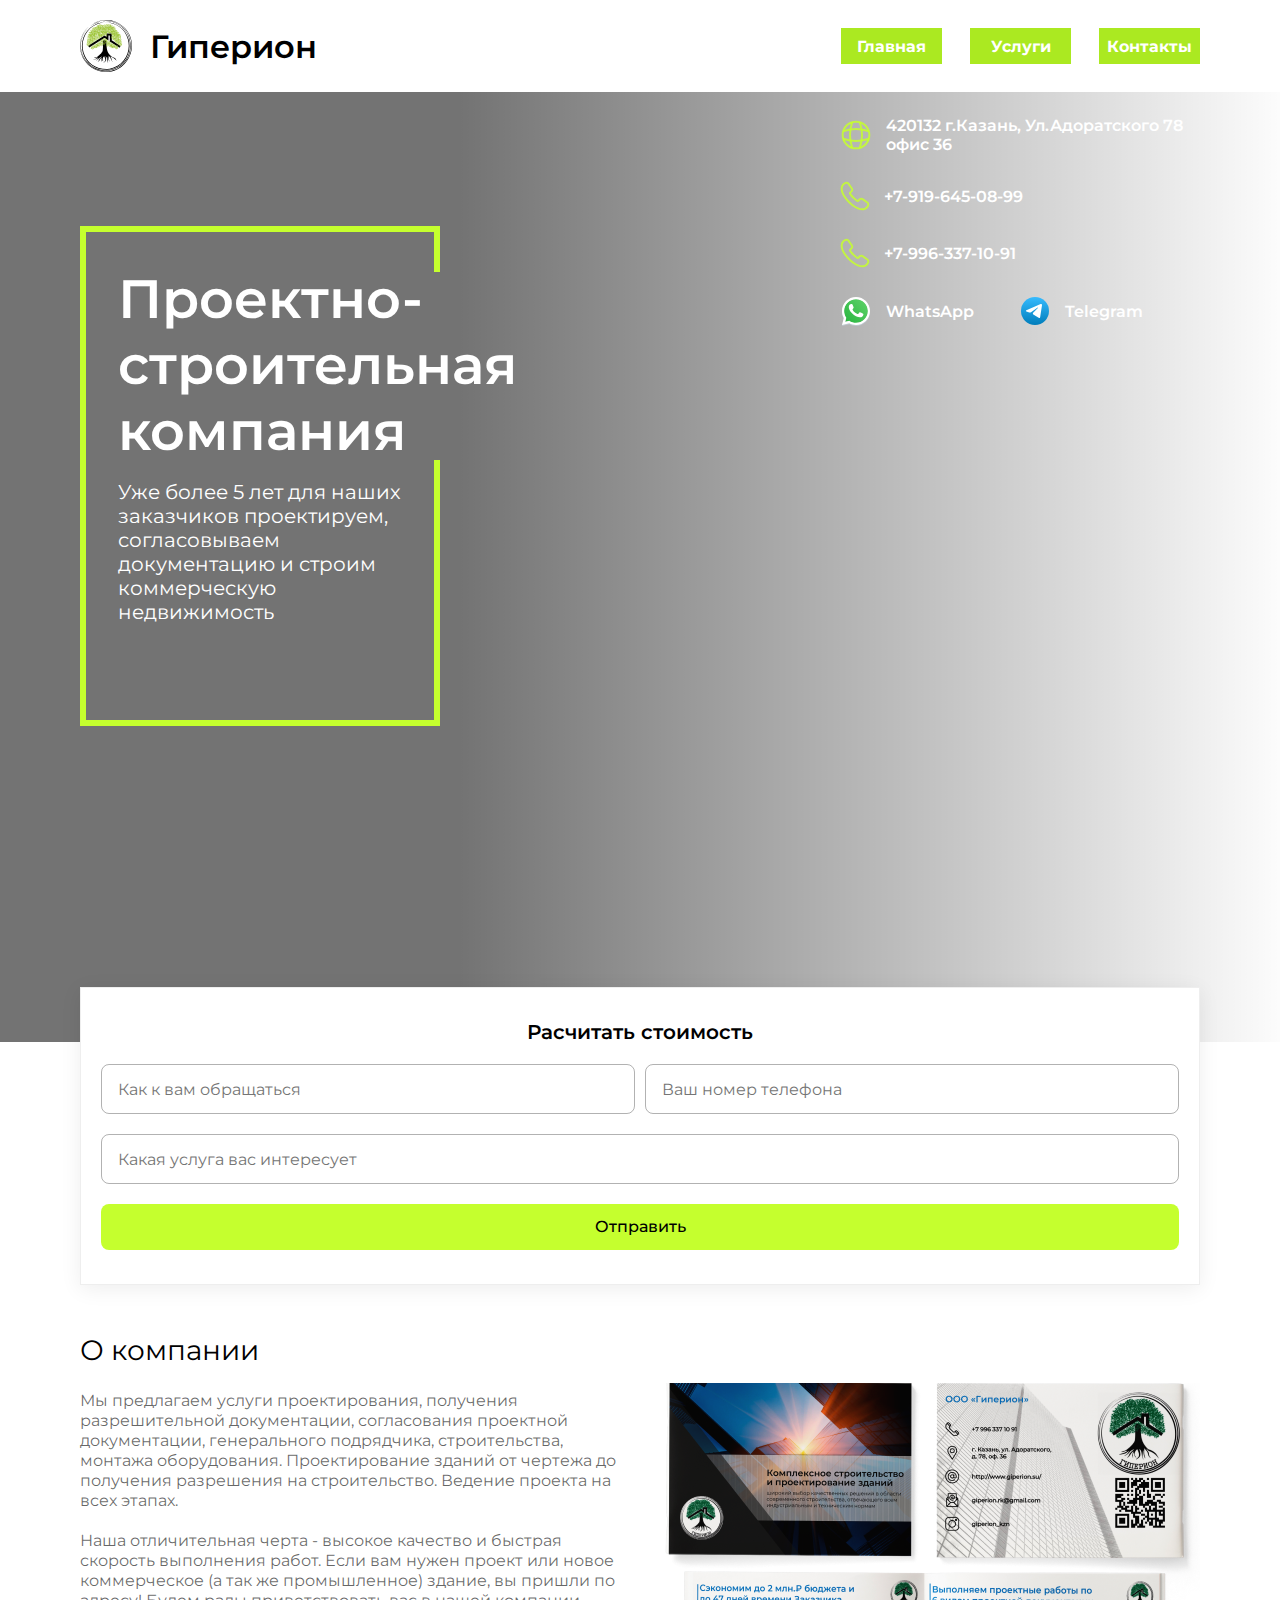
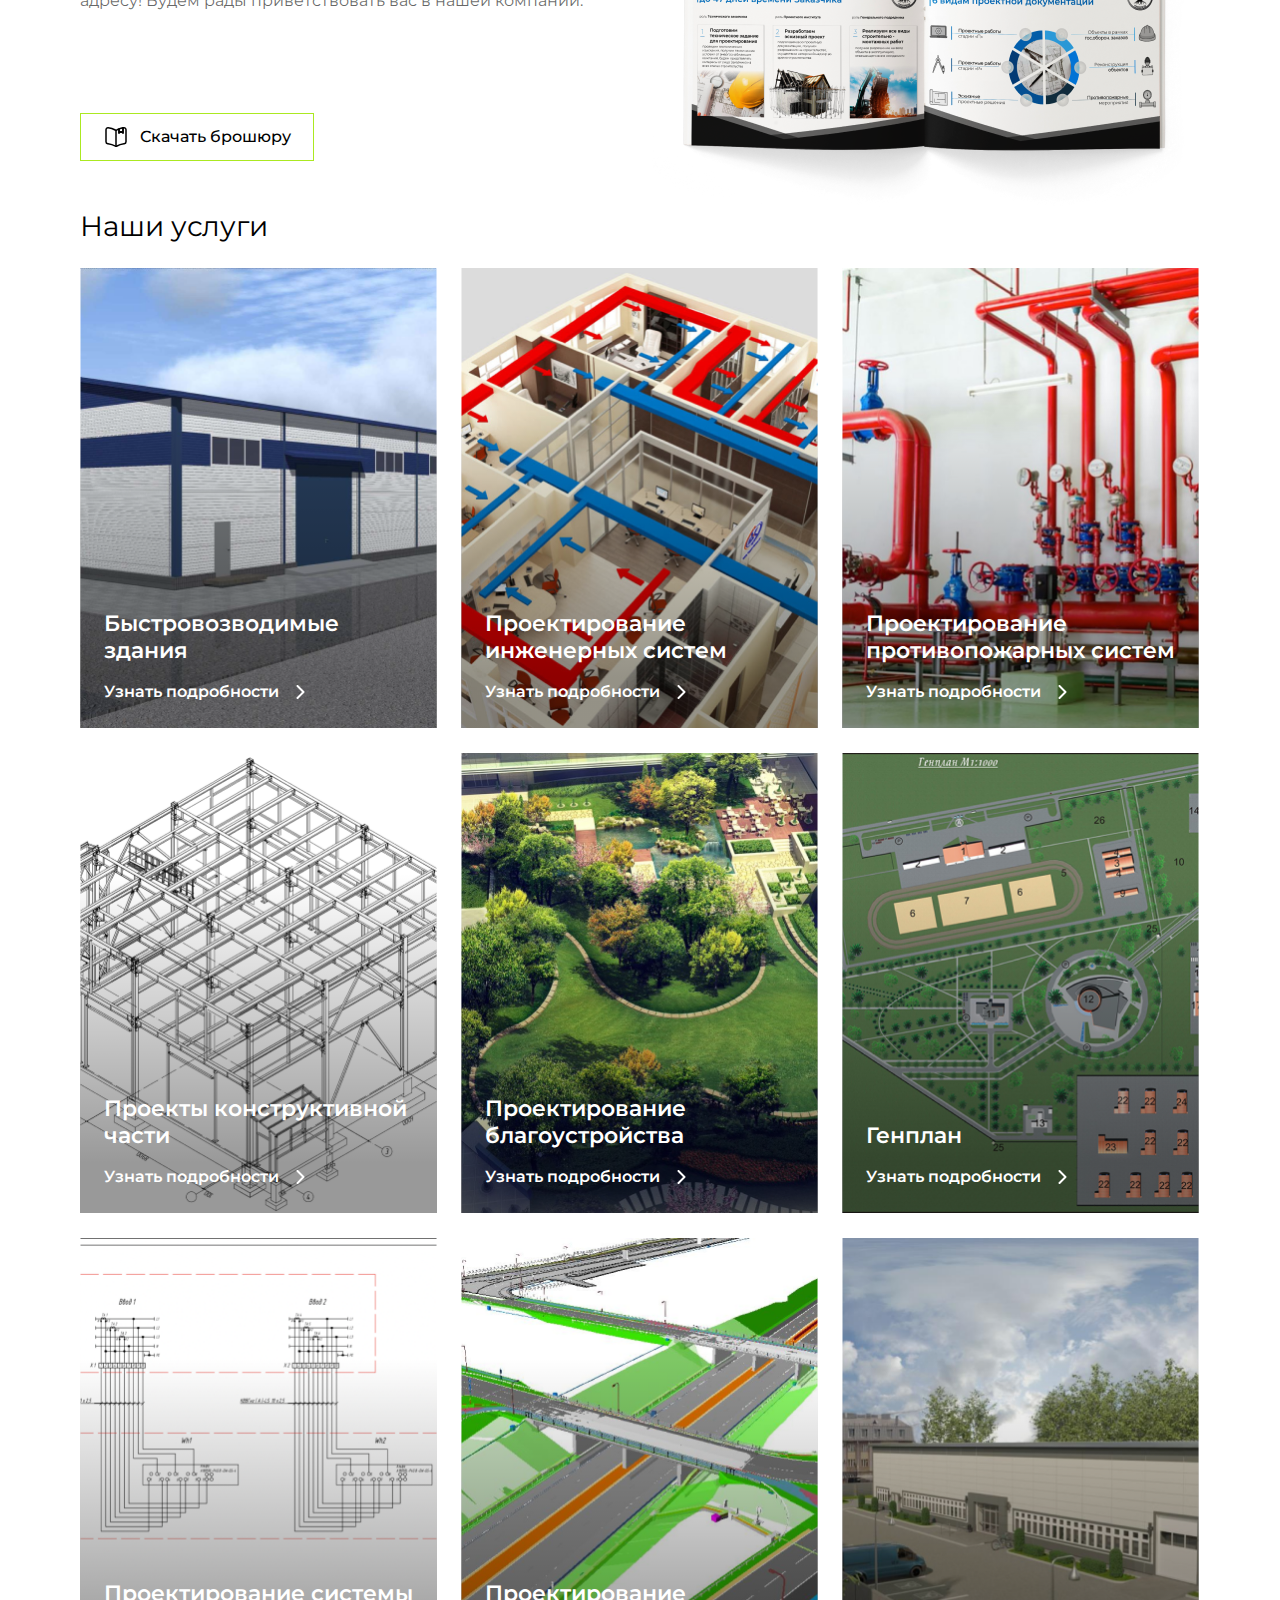
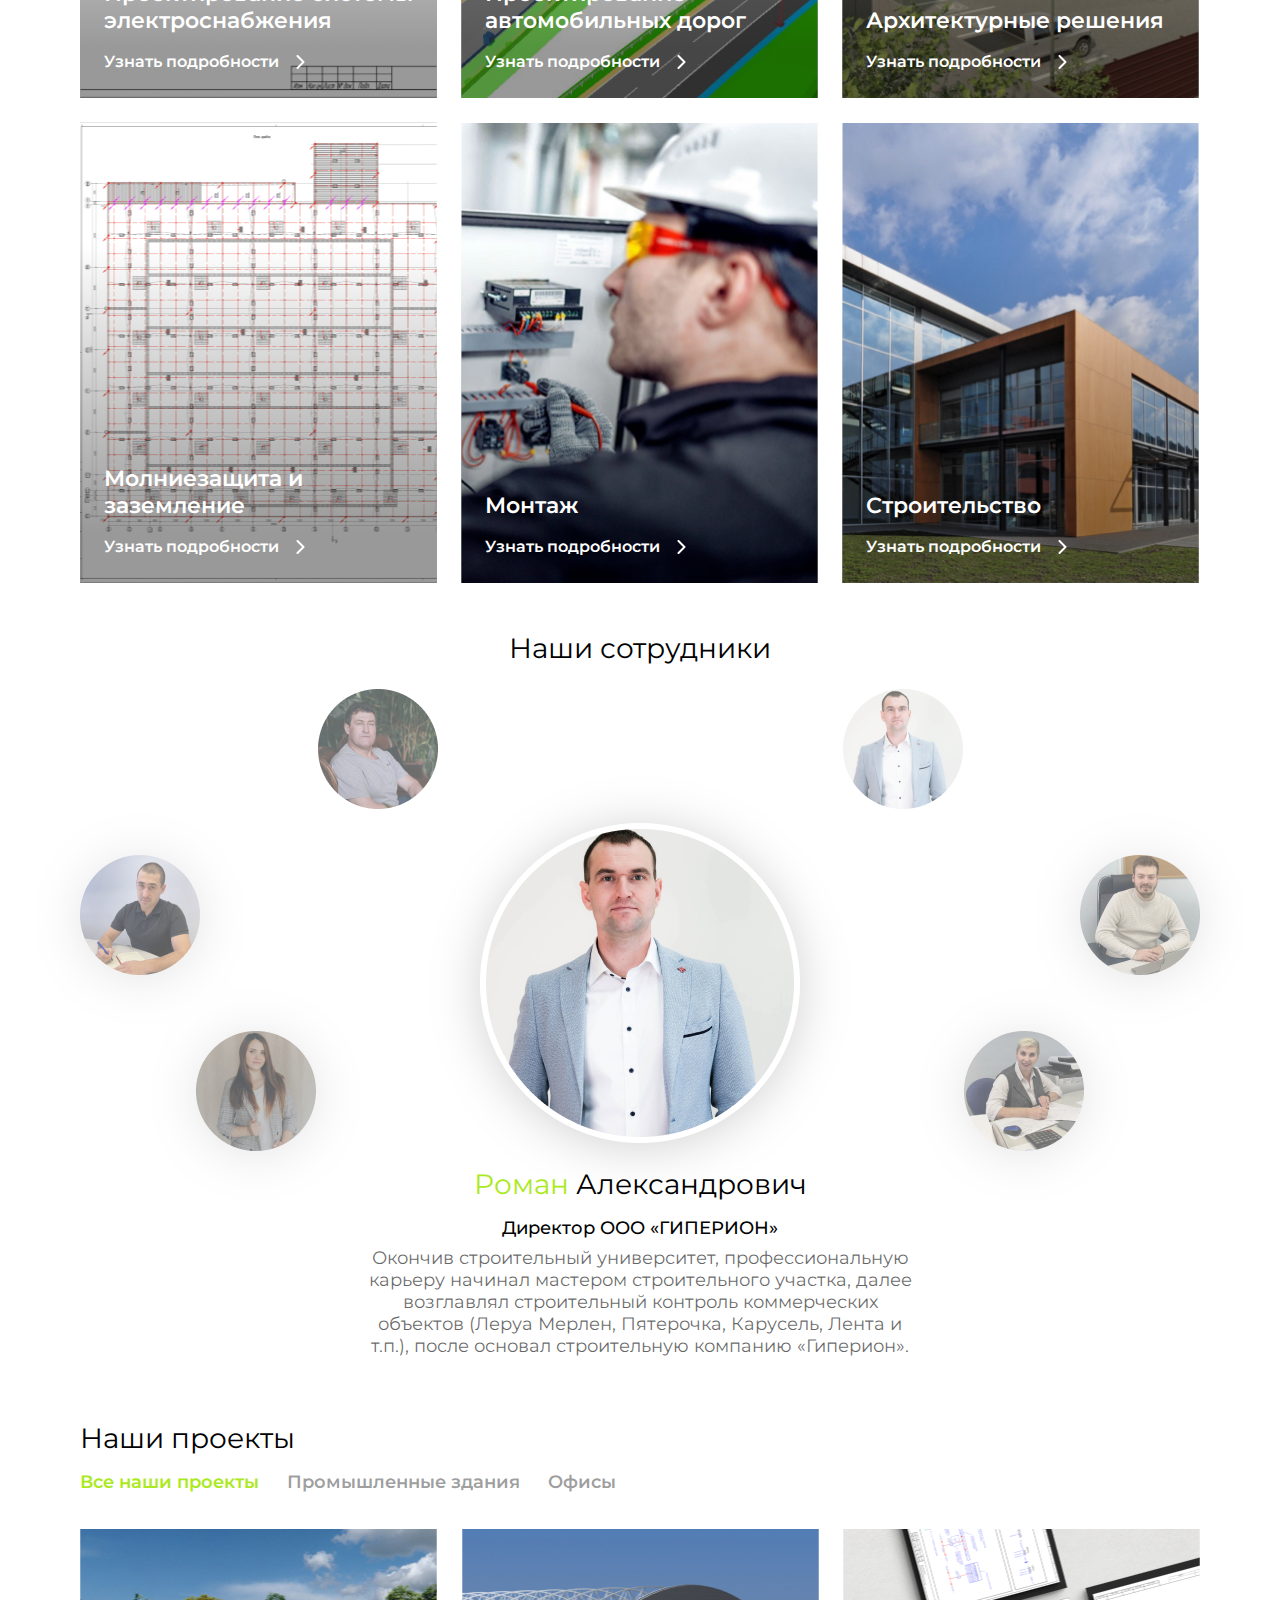
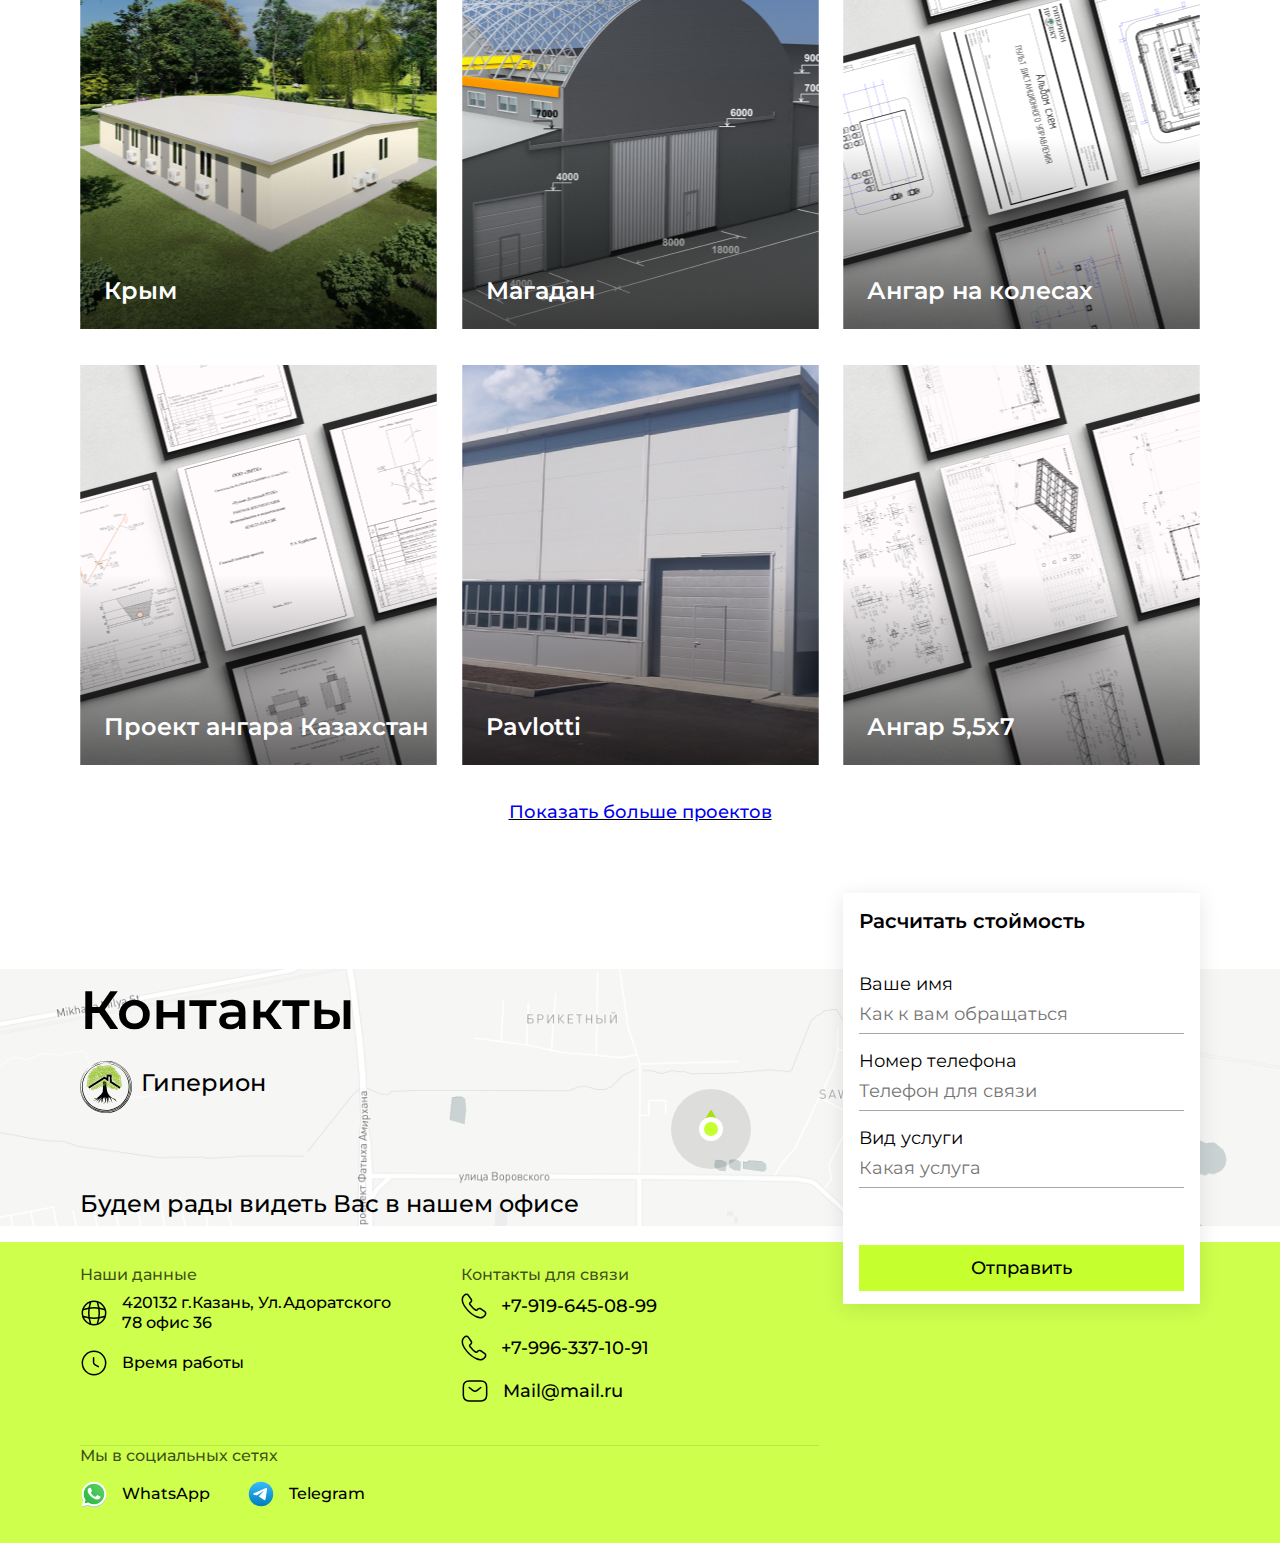
==== commit 2dec468e: "added footer block" ====
--- a/index.html
+++ b/index.html
@@ -106,7 +106,7 @@
                         <a href="#" class="services__block-link">Узнать подробности <img src="./img/rarrow.svg" alt="Arrow icon"></a>
                     </div>
 
-                    <div class="services__block-product project">
+                    <div class="services__block-product projects">
                         <p class="services__block-subtitle">Проекты конструктивной части</p>
                         <a href="#" class="services__block-link">Узнать подробности <img src="./img/rarrow.svg" alt="Arrow icon"></a>
                     </div>
@@ -223,5 +223,95 @@
             </div>
         </div>
     </section>
+    <section class="contact">
+        <div class="container">
+            <div class="contact__block">
+                <div class="contact__block-left">
+                    <div class="contact__block-title">
+                        <h2 class="contact__block-name">Контакты</h2>
+                        <div class="contact__block-logo">
+                            <img src="./img/logo.svg" alt="Logo images" class="contact__block-logo">
+                            <p class="contact__block-logoname">Гиперион</p>
+                        </div>
+                    </div>
+                    <div class="contact__block-subtitle">
+                        <p class="contact__block-descr">Будем рады видеть Вас в нашем офисе</p>
+                    </div>
+                </div>
+                <div class="contact__block-center">
+                    <img src="./img/navigate.svg" alt="Navigate icon">
+                </div>
+                <div class="contact__block-right">
+                    <p class="contact__block-subname">Расчитать стоймость</p>
+                    <form action="" class="contact__block-form">
+                        <label for="" class="contact__block-label">Ваше имя</label>
+                        <div class="contact__block-inputdiv">
+                            <input type="text" placeholder="Как к вам обращаться" class="contact__block-input">
+                        </div>
+                        <label for="" class="contact__block-label">Номер телефона</label>
+                        <div class="contact__block-inputdiv">
+                            <input type="text" placeholder="Телефон для связи" class="contact__block-input inputadd">
+                        </div>
+                        <label for="" class="contact__block-label">Вид услуги</label>
+                        <div class="contact__block-inputdiv">
+                            <input type="text" placeholder="Какая услуга" class="contact__block-input inputadd">
+                        </div>
+                        <button class="contact__block-button">Отправить</button>
+                    </form>
+                </div>
+            </div>
+        </div>
+    </section>
+    <footer class="footer">
+        <div class="container">
+            <div class="footer__block">
+                <div class="footer__block-datainfo">
+                    <p class="footer__block-title">Наши данные</p>
+                    <div class="footer__block-wrap">
+                        <div class="footer__block-contact">
+                            <img src="./img/blackglobal.svg" alt="Global icon">
+                            <p class="footer__block-info black">420132 г.Казань, Ул.Адоратского 78 офис 36</p>
+                        </div>
+                        <div class="footer__block-contact">
+                            <img src="./img/blackclock.svg" alt="Clock icon">
+                            <p class="footer__block-info black">Время работы</p>
+                        </div>
+                    </div>
+                </div>
+
+                <div class="footer__block-contactinfo">
+                    <p class="footer__block-title">Контакты для связи</p>
+                    <div class="footer__block-wrap">
+                        <div class="footer__block-contact">
+                            <img src="./img/blackphone.svg" alt="Global icon">
+                            <p class="footer__block-info blackcontact">+7-919-645-08-99</p>
+                        </div>
+                        <div class="footer__block-contact">
+                            <img src="./img/blackphone.svg" alt="Clock icon">
+                            <p class="footer__block-info blackcontact">+7-996-337-10-91</p>
+                        </div>
+                        <div class="footer__block-contact">
+                            <img src="./img/blacksms.svg" alt="Clock icon">
+                            <p class="footer__block-info blackcontact">Mail@mail.ru</p>
+                        </div>
+                    </div>
+                </div>
+                <div class="footer__block-border"></div>
+                <div class="footer__block-social">
+                    <p class="footer__block-text">Мы в социальных сетях</p>
+                    <div class="footer__block-icon">
+                        <div class="footer__block-programm">
+                            <img src="./img/whatsapp.svg" alt="WhatsApp icon">
+                            <p class="footer__block-subtext">WhatsApp</p>
+                        </div>
+                        <div class="footer__block-programm">
+                            <img src="./img/telegram.svg" alt="WhatsApp icon">
+                            <p class="footer__block-subtext">Telegram</p>
+                        </div>
+                    </div>
+                </div>
+            </div>
+        </div>
+    </footer>
 </body>
 </html>--- a/css/style.css
+++ b/css/style.css
@@ -422,7 +422,7 @@
   background: url("../img/fire.png") no-repeat center;
   background-size: 100%;
 }
-.services .project {
+.services .projects {
   background: url("../img/project.png") no-repeat center;
   background-size: 100%;
 }
@@ -602,4 +602,193 @@
 }
 .project .angertwo {
   background: url("../img/anger5.png") no-repeat center;
+}
+
+.contact {
+  margin-top: 130px;
+  height: 289px;
+  background: url("../img/map.png") no-repeat center;
+  background-size: 100%;
+}
+.contact__block {
+  display: flex;
+  justify-content: space-between;
+}
+.contact__block-left {
+  align-self: flex-start;
+  padding: 24px 0;
+  height: 289px;
+  display: flex;
+  flex-direction: column;
+  justify-content: space-between;
+}
+.contact__block-name {
+  font-size: 54px;
+  font-weight: 600;
+  line-height: 66px;
+  color: #000000;
+}
+.contact__block-logo {
+  display: flex;
+  align-items: center;
+  margin-top: 9px;
+}
+.contact__block-logoname {
+  font-size: 24px;
+  font-weight: 500;
+  line-height: 29px;
+  color: #000000;
+  margin-left: 9px;
+}
+.contact__block-descr {
+  font-size: 24px;
+  font-weight: 500;
+  line-height: 29px;
+  color: #000000;
+}
+.contact__block-center {
+  align-self: center;
+}
+.contact__block-right {
+  width: 357px;
+  height: 411px;
+  background-color: #ffffff;
+  box-shadow: 0px 4px 20px rgba(0, 0, 0, 0.1);
+  margin-top: -60px;
+}
+.contact__block-form {
+  padding: 16px;
+  display: flex;
+  flex-direction: column;
+}
+.contact__block-subname {
+  width: 100%;
+  height: 56px;
+  padding-top: 16px;
+  padding-left: 16px;
+  font-size: 20px;
+  font-weight: 600;
+  line-height: 24px;
+  color: #000000;
+  margin-bottom: 8px;
+}
+.contact__block-label {
+  font-size: 18px;
+  font-weight: 400;
+  line-height: 22px;
+  color: #000000;
+}
+.contact__block-inputdiv {
+  border-bottom: 1px solid rgba(0, 0, 0, 0.35);
+  margin-bottom: 16px;
+}
+.contact__block-inputdiv:last-of-type {
+  margin-bottom: 0;
+}
+.contact__block-input {
+  width: 100%;
+  margin-top: 8px;
+  font-size: 18px;
+  font-weight: 400;
+  line-height: 22px;
+  color: rgba(0, 0, 0, 0.35);
+  padding-bottom: 8px;
+}
+.contact__block-button {
+  width: 325px;
+  height: 46px;
+  background-color: #c5ff2e;
+  text-align: center;
+  color: #000000;
+  font-size: 18px;
+  font-weight: 500;
+  line-height: 22px;
+  margin-top: 57px;
+}
+
+.footer {
+  height: 301px;
+  background: rgba(197, 255, 46, 0.85);
+  padding-top: 23px;
+}
+.footer__block {
+  width: 739px;
+  display: flex;
+  flex-wrap: wrap;
+}
+.footer__block-datainfo {
+  width: 357px;
+  margin-right: 24px;
+}
+.footer__block-title {
+  font-size: 16px;
+  font-weight: 500;
+  line-height: 20px;
+  color: rgba(0, 0, 0, 0.7);
+}
+.footer__block-contact {
+  margin-bottom: 16px;
+  width: 314px;
+  color: #ffffff;
+  font-size: 16px;
+  font-weight: 600;
+  display: flex;
+  align-items: center;
+}
+.footer__block-contact img {
+  margin-right: 14px;
+}
+.footer__block-contactinfo {
+  width: 358px;
+}
+.footer__block-wrap {
+  width: 100%;
+  margin-top: 8px;
+  display: flex;
+  flex-direction: column;
+}
+.footer .black {
+  color: #000000;
+  font-size: 16px;
+  line-height: 20px;
+  font-weight: 500;
+}
+.footer .blackcontact {
+  color: #000000;
+  font-size: 18px;
+  line-height: 20px;
+  font-weight: 500;
+}
+.footer__block-border {
+  width: 100%;
+  margin-top: 24px;
+  border-bottom: 1px solid rgba(0, 0, 0, 0.1);
+}
+.footer__block-text {
+  font-size: 16px;
+  line-height: 20px;
+  font-weight: 500;
+  color: rgba(0, 0, 0, 0.7);
+}
+.footer__block-icon {
+  width: 333px;
+  display: flex;
+}
+.footer__block-programm {
+  width: 158px;
+  margin-top: 14px;
+  margin-right: 50px;
+  display: flex;
+  align-items: center;
+}
+.footer__block-programm img {
+  width: 28px;
+  height: 28px;
+}
+.footer__block-subtext {
+  margin-left: 14px;
+  font-size: 16px;
+  font-weight: 500;
+  line-height: 20px;
+  color: #000000;
 }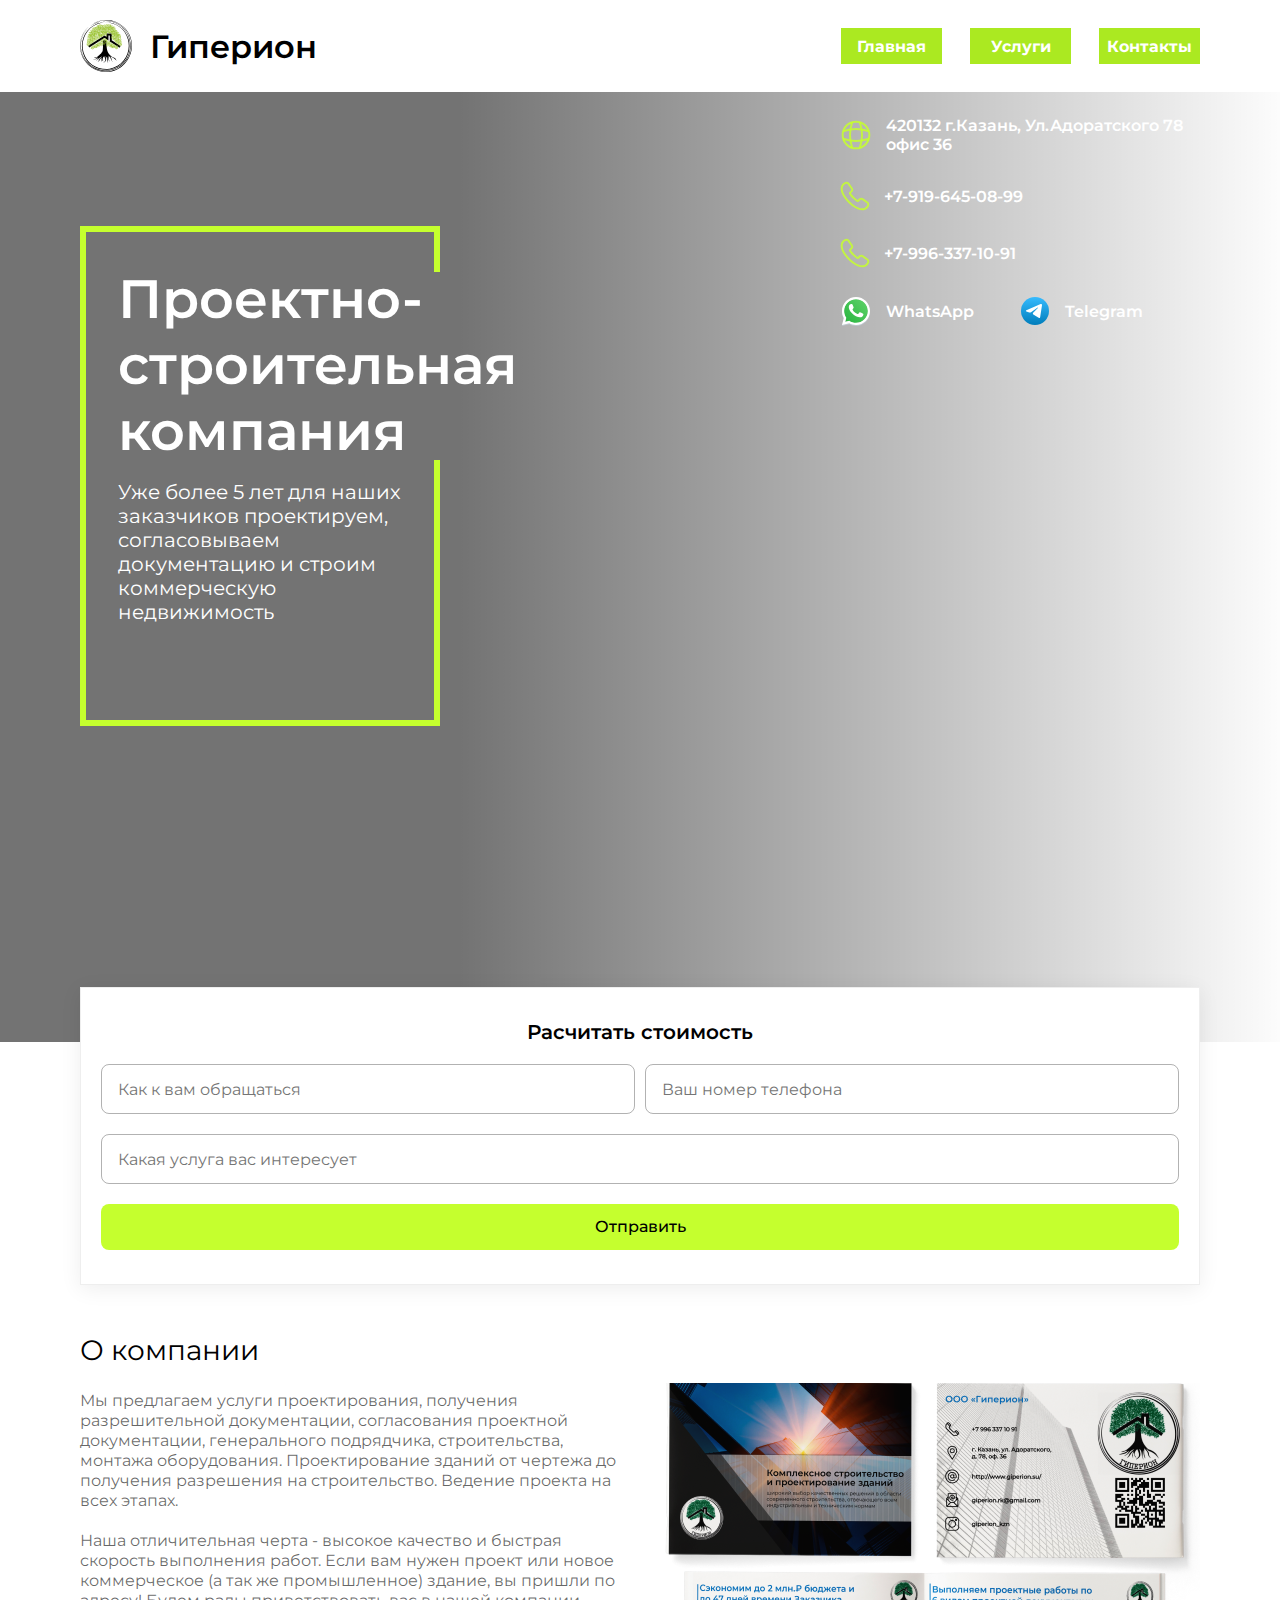
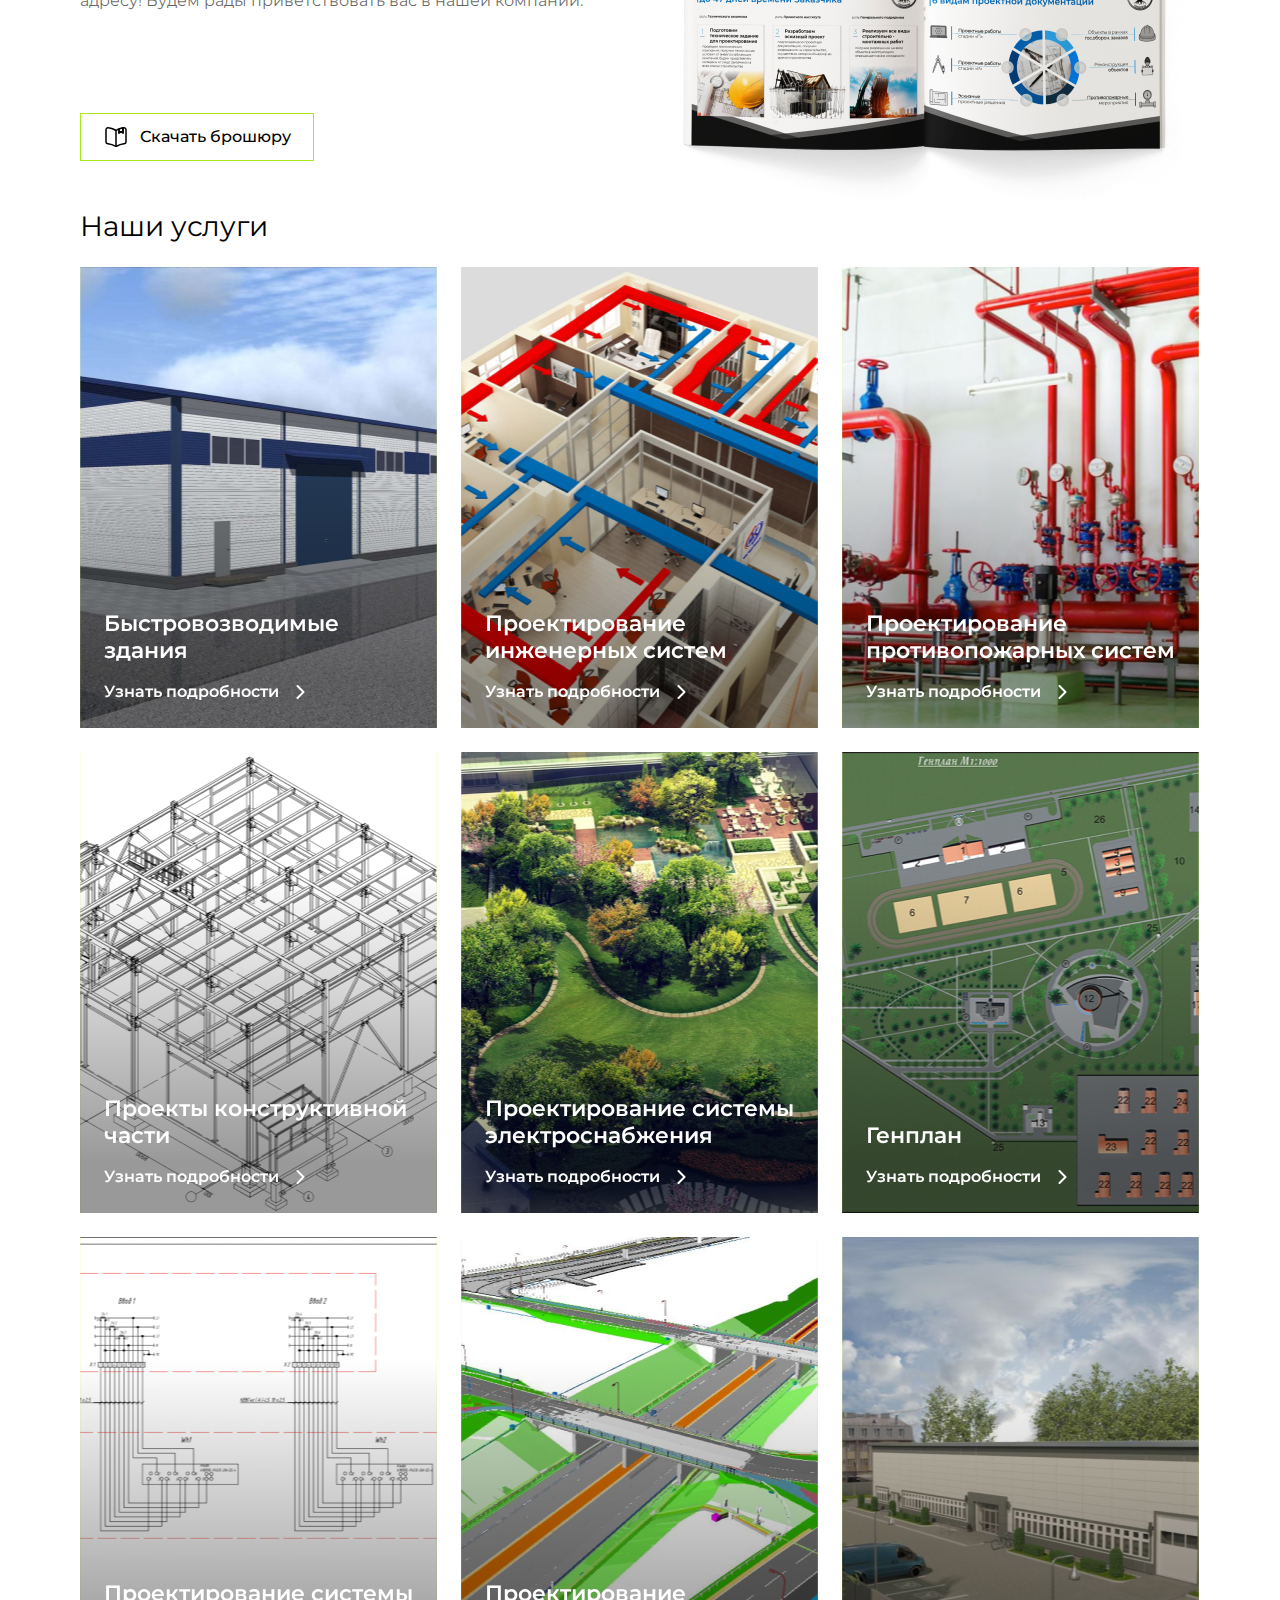
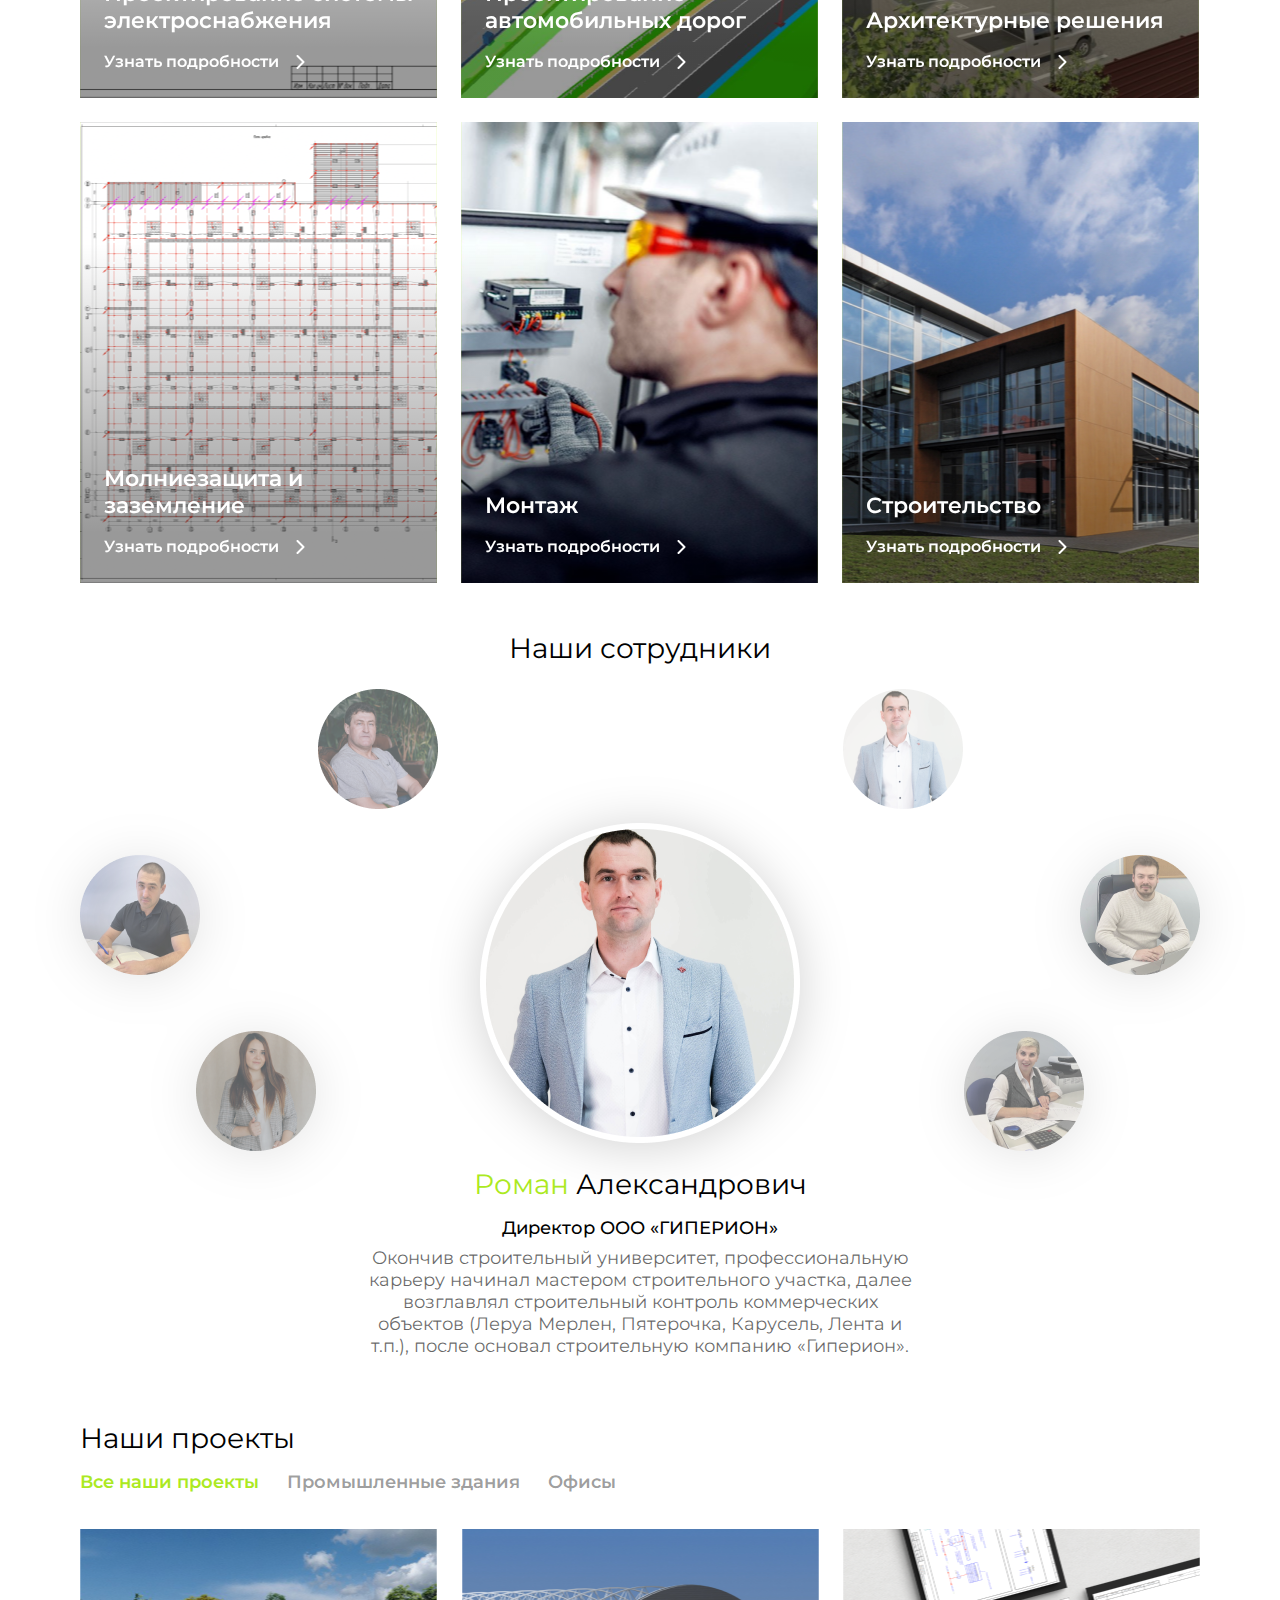
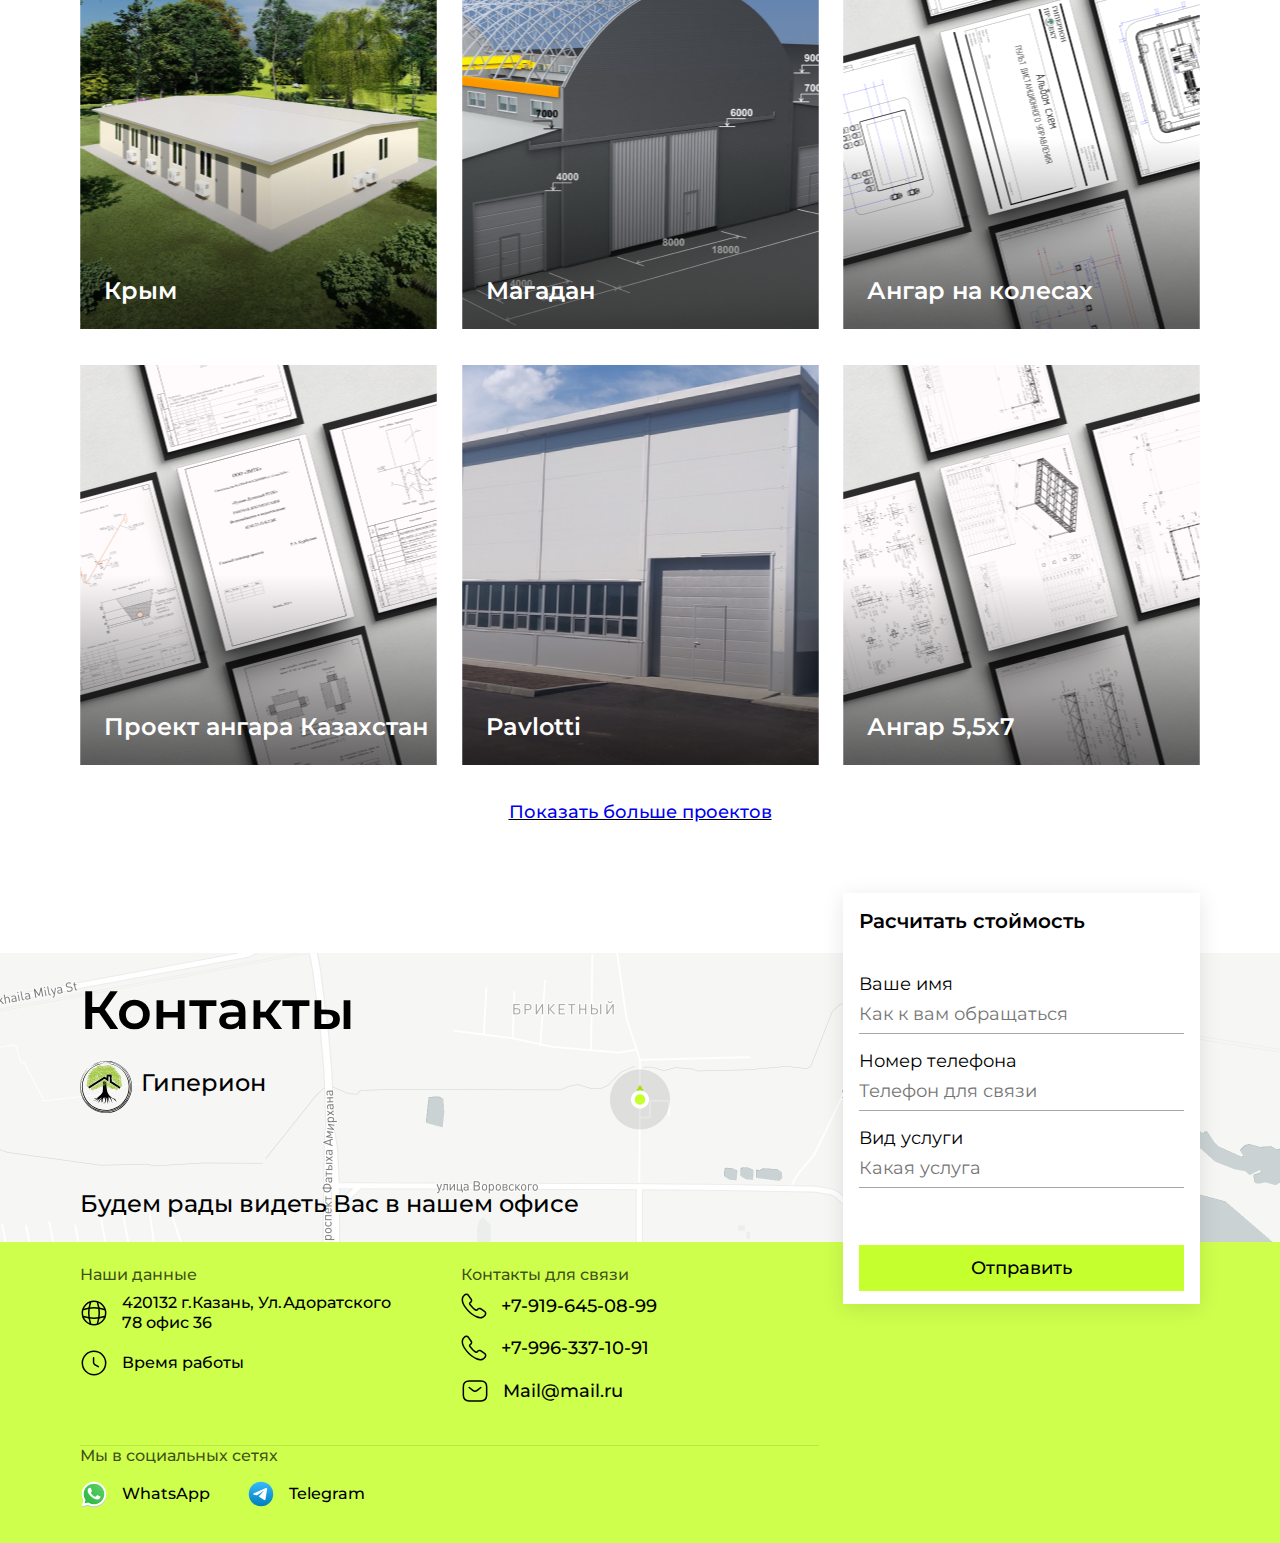
==== commit 9e35042e: "added js card" ====
--- a/index.html
+++ b/index.html
@@ -8,6 +8,7 @@
     <title>Document</title>
 </head>
 <body>
+    
     <header>
         <div class="container">
             <div class="header">
@@ -90,67 +91,20 @@
         <div class="container">
             <div class="services__block">
                 <h2 class="services__block-title">Наши услуги</h2>
-                <div class="services__block-wrap">
-                    <div class="services__block-product build">
-                        <p class="services__block-subtitle">Быстровозводимые здания</p>
-                        <a href="#" class="services__block-link">Узнать подробности <img src="./img/rarrow.svg" alt="Arrow icon"></a>
-                    </div>
-
-                    <div class="services__block-product system">
-                        <p class="services__block-subtitle">Проектирование инженерных систем</p>
-                        <a href="#" class="services__block-link">Узнать подробности <img src="./img/rarrow.svg" alt="Arrow icon"></a>
-                    </div>
-
-                    <div class="services__block-product fire">
-                        <p class="services__block-subtitle">Проектирование противопожарных систем</p>
-                        <a href="#" class="services__block-link">Узнать подробности <img src="./img/rarrow.svg" alt="Arrow icon"></a>
-                    </div>
-
-                    <div class="services__block-product projects">
-                        <p class="services__block-subtitle">Проекты конструктивной части</p>
-                        <a href="#" class="services__block-link">Узнать подробности <img src="./img/rarrow.svg" alt="Arrow icon"></a>
-                    </div>
-
-                    <div class="services__block-product park">
-                        <p class="services__block-subtitle">Проектирование благоустройства</p>
-                        <a href="#" class="services__block-link">Узнать подробности <img src="./img/rarrow.svg" alt="Arrow icon"></a>
-                    </div>
-
-                    <div class="services__block-product plan">
-                        <p class="services__block-subtitle">Генплан</p>
-                        <a href="#" class="services__block-link">Узнать подробности <img src="./img/rarrow.svg" alt="Arrow icon"></a>
-                    </div>
-
-                    <div class="services__block-product electron">
-                        <p class="services__block-subtitle">Проектирование системы электроснабжения</p>
-                        <a href="#" class="services__block-link">Узнать подробности <img src="./img/rarrow.svg" alt="Arrow icon"></a>
-                    </div>
-
-                    <div class="services__block-product road">
-                        <p class="services__block-subtitle">Проектирование автомобильных дорог</p>
-                        <a href="#" class="services__block-link">Узнать подробности <img src="./img/rarrow.svg" alt="Arrow icon"></a>
-                    </div>
-
-                    <div class="services__block-product architect">
-                        <p class="services__block-subtitle">Архитектурные решения</p>
-                        <a href="#" class="services__block-link">Узнать подробности <img src="./img/rarrow.svg" alt="Arrow icon"></a>
-                    </div>
-
-                    <div class="services__block-product light">
-                        <p class="services__block-subtitle">Молниезащита и заземление</p>
-                        <a href="#" class="services__block-link">Узнать подробности <img src="./img/rarrow.svg" alt="Arrow icon"></a>
-                    </div>
-
-                    <div class="services__block-product install">
-                        <p class="services__block-subtitle">Монтаж</p>
-                        <a href="#" class="services__block-link">Узнать подробности <img src="./img/rarrow.svg" alt="Arrow icon"></a>
-                    </div>
-
-                    <div class="services__block-product construction">
-                        <p class="services__block-subtitle">Строительство</p>
-                        <a href="#" class="services__block-link">Узнать подробности <img src="./img/rarrow.svg" alt="Arrow icon"></a>
-                    </div>
-
+                <div class="services__block-wrap" id="proservices">
+                    
+                        <div class="services__block-flip" >
+                            <!-- <div class="services__block-product build front">
+                                <p class="services__block-subtitle">Быстровозводимые здания</p>
+                                <a href="#" class="services__block-link">Узнать подробности <img src="./img/rarrow.svg" alt="Arrow icon"></a>
+                            </div>
+        
+                            <div class="services__block-backproduct back">
+                                <p class="services__block-subtitle">Быстровозводимые здания</p>
+                                <p class="services__block-backdescr">Разработаем проект производственного, торгового, административного или жилого здания. Применение данной технологии является идеальным способом сокращения сроков строительства и позволяет достичь минимизации расходов при гарантиях качества и соответствиях требованиям СНиП.</p>
+                                <a href="#" class="services__block-link">Узнать подробности <img src="./img/rarrow.svg" alt="Arrow icon"></a>
+                            </div> -->
+                        </div>
                 </div>
             </div>
         </div>
@@ -238,9 +192,6 @@
                         <p class="contact__block-descr">Будем рады видеть Вас в нашем офисе</p>
                     </div>
                 </div>
-                <div class="contact__block-center">
-                    <img src="./img/navigate.svg" alt="Navigate icon">
-                </div>
                 <div class="contact__block-right">
                     <p class="contact__block-subname">Расчитать стоймость</p>
                     <form action="" class="contact__block-form">
@@ -313,5 +264,10 @@
             </div>
         </div>
     </footer>
+
+    <!-- Catalog base -->
+    <script src="./js/catalog.js"></script>
+    <script src="./js/root.js"></script>
+    <script src="./components/services/services.js"></script>
 </body>
 </html>--- a/css/style.css
+++ b/css/style.css
@@ -358,7 +358,16 @@
 .services__block-wrap {
   display: flex;
   flex-wrap: wrap;
+  perspective: 3000px;
   gap: 24px;
+}
+.services__block-flip {
+  position: relative;
+  transform-style: preserve-3d;
+  transition: 0.9s;
+}
+.services__block-flip:hover {
+  transform: rotateX(180deg);
 }
 .services__block-title {
   font-size: 28px;
@@ -368,13 +377,14 @@
   margin-bottom: 24px;
 }
 .services__block-product {
+  position: relative;
   display: flex;
   flex-direction: column;
   justify-content: flex-end;
-  position: relative;
   width: 357px;
   height: 461px;
   padding: 0 0 26px 24px;
+  overflow: hidden;
 }
 .services__block-product::after {
   content: "";
@@ -386,6 +396,33 @@
   background: linear-gradient(180deg, rgba(0, 0, 0, 0) 26.39%, rgba(0, 0, 0, 0.4) 89.01%);
   z-index: 1;
 }
+.services__block-backproduct {
+  display: flex;
+  flex-direction: column;
+  justify-content: flex-start;
+  width: 357px;
+  height: 461px;
+  padding: 24px;
+  background-color: rgba(197, 255, 46, 0.5);
+}
+.services__block-backproduct a,
+.services__block-backproduct p {
+  color: #000000;
+}
+.services .front {
+  transform: rotateX(0);
+  top: 0;
+  left: 0;
+  z-index: 2;
+  -webkit-backface-visibility: hidden;
+          backface-visibility: hidden;
+}
+.services .back {
+  top: 0;
+  left: 0;
+  position: absolute;
+  transform: rotateX(180deg);
+}
 .services__block-subtitle {
   width: 309px;
   font-size: 22px;
@@ -412,39 +449,39 @@
 }
 .services .build {
   background: url("../img/build.png") no-repeat center;
-  background-size: 100%;
+  background-size: cover;
 }
 .services .system {
   background: url("../img/system.png") no-repeat center;
-  background-size: 100%;
+  background-size: cover;
 }
 .services .fire {
   background: url("../img/fire.png") no-repeat center;
-  background-size: 100%;
+  background-size: cover;
 }
 .services .projects {
   background: url("../img/project.png") no-repeat center;
-  background-size: 100%;
+  background-size: cover;
 }
 .services .park {
   background: url("../img/park.png") no-repeat center;
-  background-size: 100%;
+  background-size: cover;
 }
 .services .plan {
   background: url("../img/plan.png") no-repeat center;
-  background-size: 100%;
+  background-size: cover;
 }
 .services .electron {
   background: url("../img/electron.png") no-repeat center;
-  background-size: 100%;
+  background-size: cover;
 }
 .services .road {
   background: url("../img/road.png") no-repeat center;
-  background-size: 100%;
+  background-size: cover;
 }
 .services .architect {
   background: url("../img/architect.png") no-repeat center;
-  background-size: 100%;
+  background-size: cover;
 }
 .services .light {
   background: url("../img/light.png") no-repeat center;
@@ -452,11 +489,11 @@
 }
 .services .install {
   background: url("../img/install.png") no-repeat center;
-  background-size: 100%;
+  background-size: cover;
 }
 .services .construction {
   background: url("../img/construction.png") no-repeat center;
-  background-size: 100%;
+  background-size: cover;
 }
 
 .employees__block-title {
@@ -608,7 +645,7 @@
   margin-top: 130px;
   height: 289px;
   background: url("../img/map.png") no-repeat center;
-  background-size: 100%;
+  background-size: cover;
 }
 .contact__block {
   display: flex;
@@ -791,4 +828,13 @@
   font-weight: 500;
   line-height: 20px;
   color: #000000;
+}
+
+@keyframes rotate {
+  0%, 100% {
+    transform: rotateX(45deg);
+  }
+  50% {
+    transform: rotateX(0.1deg);
+  }
 }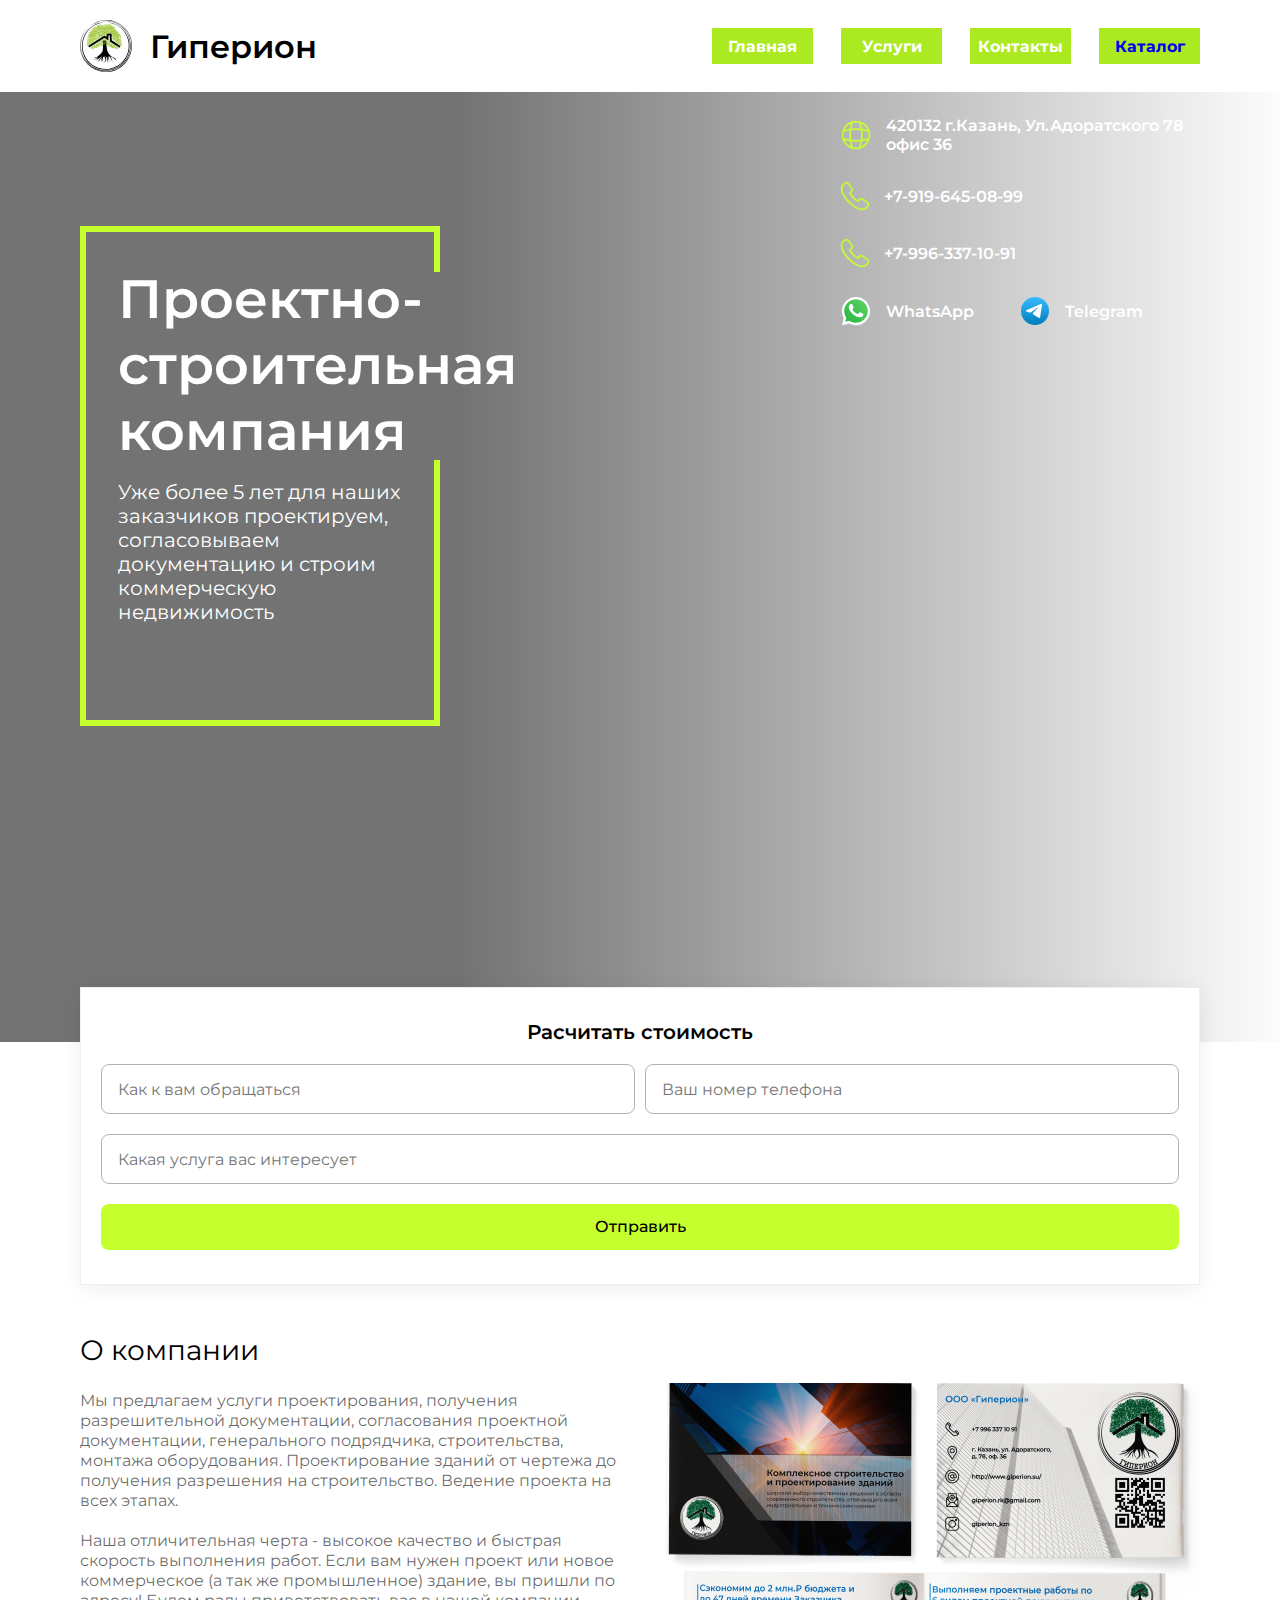
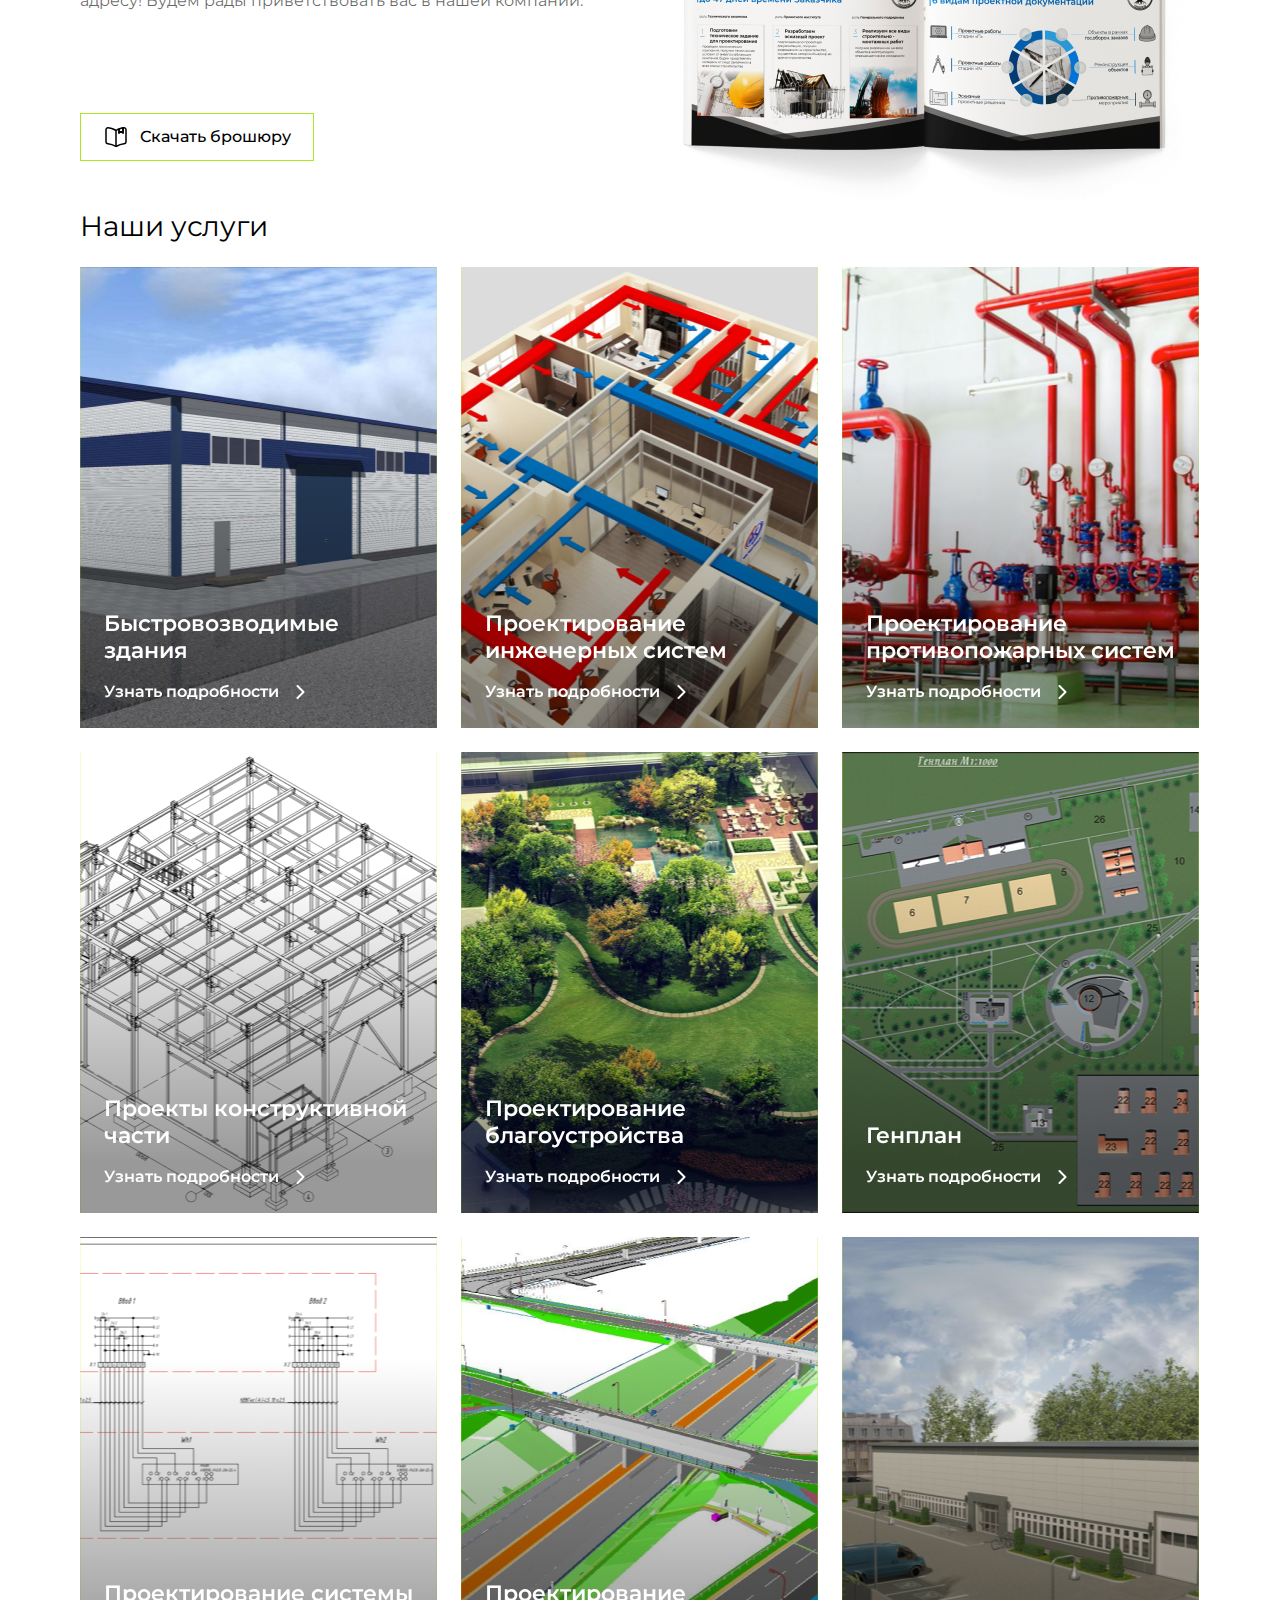
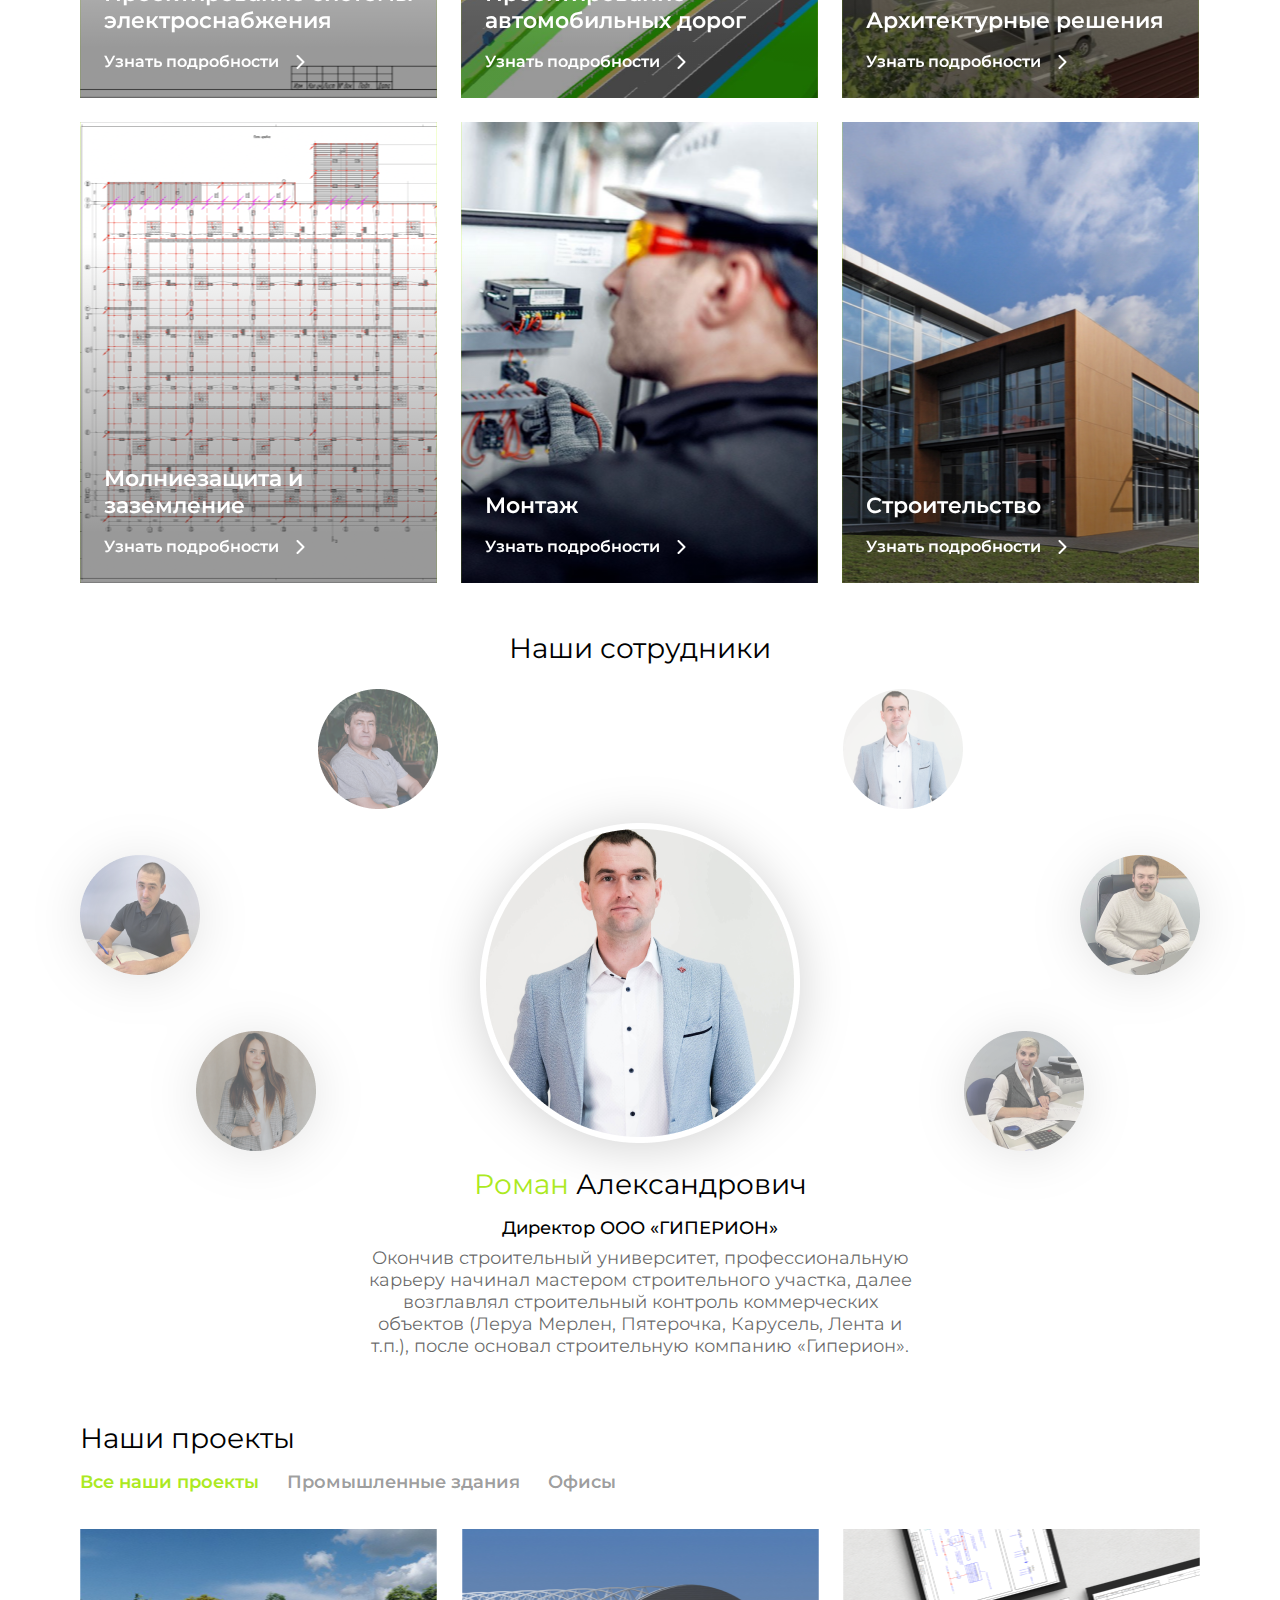
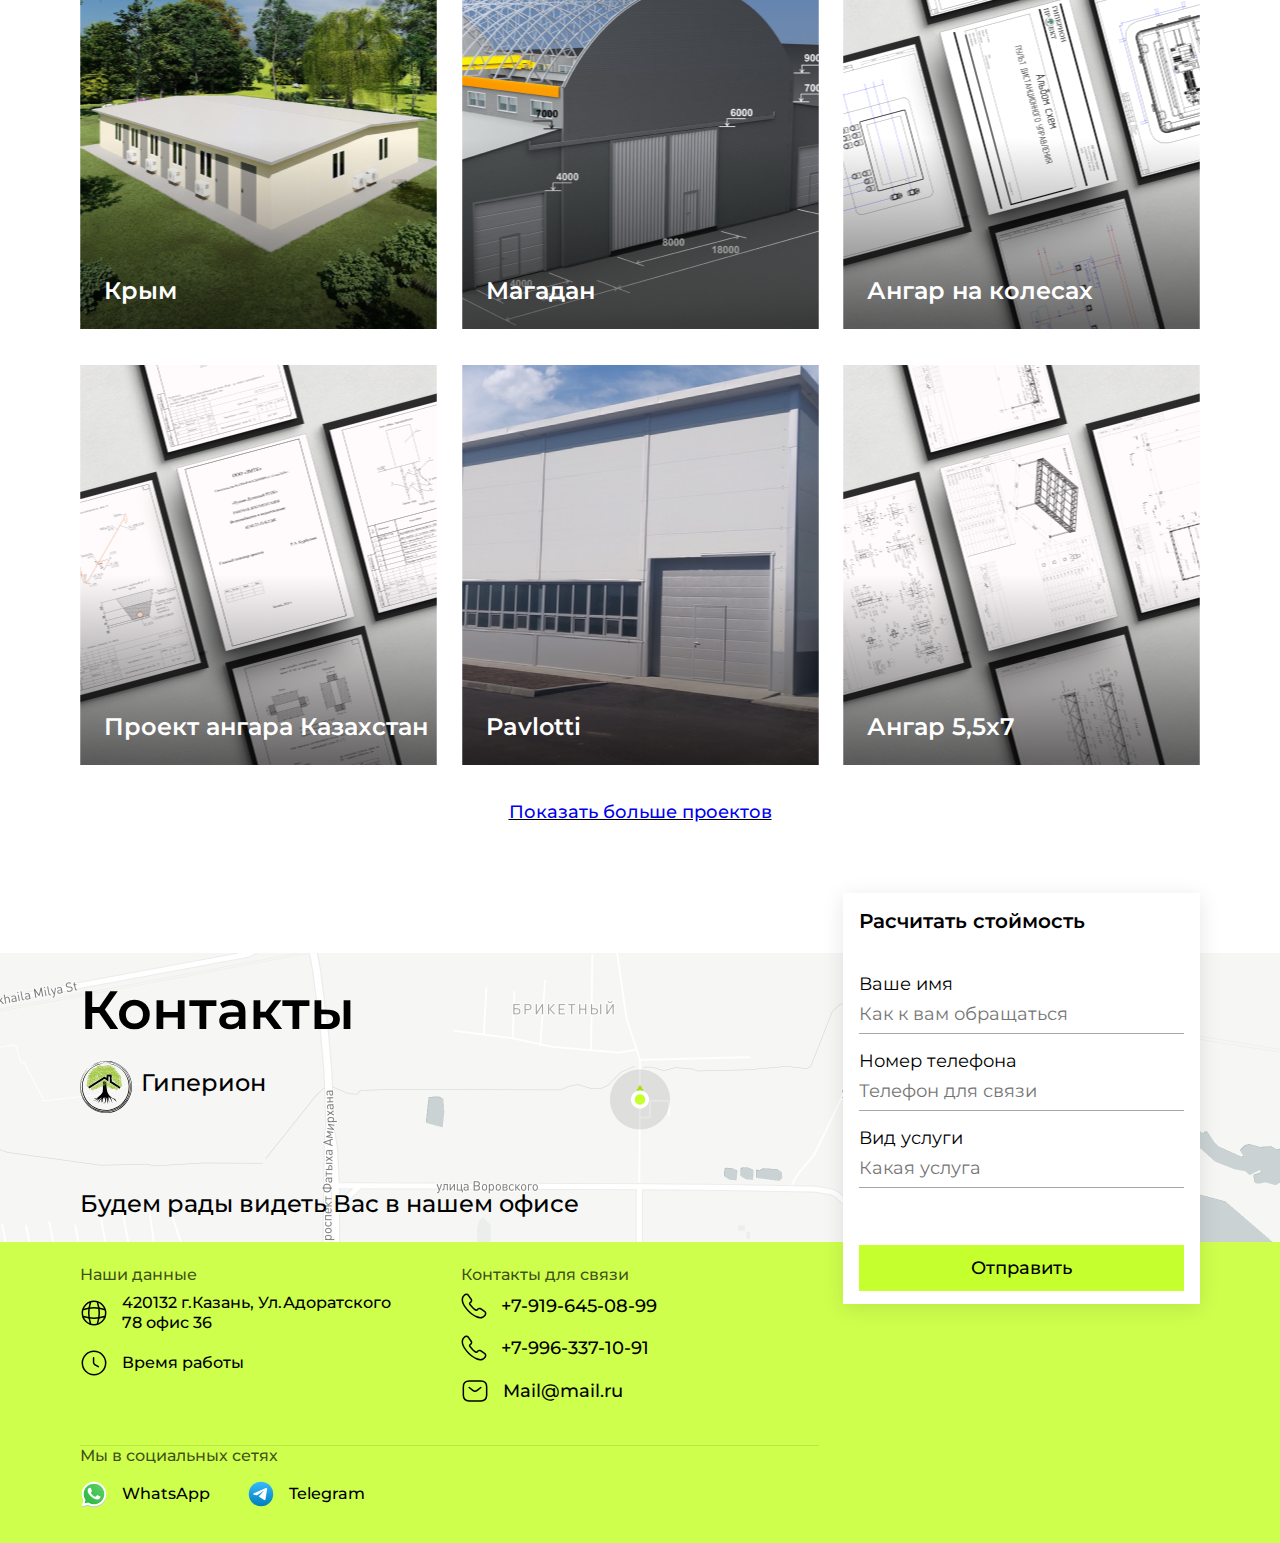
==== commit 3549bc14: "added catalog page" ====
--- a/index.html
+++ b/index.html
@@ -20,6 +20,7 @@
                     <button class="header__buttons-btn">Главная</button>
                     <button class="header__buttons-btn">Услуги</button>
                     <button class="header__buttons-btn">Контакты</button>
+                    <button class="header__buttons-btn"><a href="./components/catalog/catalog.html">Каталог</a></button>
                 </div>
             </div>
         </div>
--- a/css/style.css
+++ b/css/style.css
@@ -364,7 +364,7 @@
 .services__block-flip {
   position: relative;
   transform-style: preserve-3d;
-  transition: 0.9s;
+  transition: all 0.5s ease-in;
 }
 .services__block-flip:hover {
   transform: rotateX(180deg);
@@ -409,6 +409,10 @@
 .services__block-backproduct p {
   color: #000000;
 }
+.services__block-backproduct a {
+  height: 100%;
+  bottom: 0;
+}
 .services .front {
   transform: rotateX(0);
   top: 0;
@@ -451,49 +455,85 @@
   background: url("../img/build.png") no-repeat center;
   background-size: cover;
 }
+.services .backbuild {
+  background-image: linear-gradient(rgba(197, 255, 46, 0.85), rgba(197, 255, 46, 0.85)), url("../img/build.png");
+}
 .services .system {
   background: url("../img/system.png") no-repeat center;
   background-size: cover;
 }
+.services .backsystem {
+  background-image: linear-gradient(rgba(197, 255, 46, 0.85), rgba(197, 255, 46, 0.85)), url("../img/system.png");
+}
 .services .fire {
   background: url("../img/fire.png") no-repeat center;
   background-size: cover;
 }
+.services .backfire {
+  background-image: linear-gradient(rgba(197, 255, 46, 0.85), rgba(197, 255, 46, 0.85)), url("../img/fire.png");
+}
 .services .projects {
   background: url("../img/project.png") no-repeat center;
   background-size: cover;
 }
+.services .backprojects {
+  background-image: linear-gradient(rgba(197, 255, 46, 0.85), rgba(197, 255, 46, 0.85)), url("../img/project.png");
+}
 .services .park {
   background: url("../img/park.png") no-repeat center;
   background-size: cover;
 }
+.services .backpark {
+  background-image: linear-gradient(rgba(197, 255, 46, 0.85), rgba(197, 255, 46, 0.85)), url("../img/park.png");
+}
 .services .plan {
   background: url("../img/plan.png") no-repeat center;
   background-size: cover;
 }
+.services .backplan {
+  background-image: linear-gradient(rgba(197, 255, 46, 0.85), rgba(197, 255, 46, 0.85)), url("../img/plan.png");
+}
 .services .electron {
   background: url("../img/electron.png") no-repeat center;
   background-size: cover;
 }
+.services .backelectron {
+  background-image: linear-gradient(rgba(197, 255, 46, 0.85), rgba(197, 255, 46, 0.85)), url("../img/electron.png");
+}
 .services .road {
   background: url("../img/road.png") no-repeat center;
   background-size: cover;
 }
+.services .backroad {
+  background-image: linear-gradient(rgba(197, 255, 46, 0.85), rgba(197, 255, 46, 0.85)), url("../img/road.png");
+}
 .services .architect {
   background: url("../img/architect.png") no-repeat center;
   background-size: cover;
 }
+.services .backarchitect {
+  background-image: linear-gradient(rgba(197, 255, 46, 0.85), rgba(197, 255, 46, 0.85)), url("../img/architect.png");
+}
 .services .light {
   background: url("../img/light.png") no-repeat center;
   background-size: cover;
 }
+.services .backlight {
+  background-image: linear-gradient(rgba(197, 255, 46, 0.85), rgba(197, 255, 46, 0.85)), url("../img/light.png");
+}
 .services .install {
   background: url("../img/install.png") no-repeat center;
   background-size: cover;
 }
+.services .backinstall {
+  background-image: linear-gradient(rgba(197, 255, 46, 0.85), rgba(197, 255, 46, 0.85)), url("../img/install.png");
+}
 .services .construction {
   background: url("../img/construction.png") no-repeat center;
   background-size: cover;
+}
+.services .backconstruction {
+  background-image: linear-gradient(rgba(197, 255, 46, 0.85), rgba(197, 255, 46, 0.85)), url("../img/construction.png");
 }
 
 .employees__block-title {
@@ -830,11 +870,123 @@
   color: #000000;
 }
 
-@keyframes rotate {
-  0%, 100% {
-    transform: rotateX(45deg);
-  }
-  50% {
-    transform: rotateX(0.1deg);
-  }
+.linked__wrap {
+  margin-top: 24px;
+  margin-bottom: 24px;
+}
+.linked__wrap-links {
+  display: flex;
+  align-items: center;
+  justify-content: space-between;
+  width: 267px;
+}
+.linked__wrap-link {
+  font-size: 16px;
+  font-weight: 400;
+  line-height: 20px;
+  color: rgba(0, 0, 0, 0.6);
+  text-decoration: none;
+}
+.linked__wrap-border {
+  width: 20px;
+  border-bottom: 1px solid rgba(0, 0, 0, 0.6);
+  display: inline-block;
+}
+.linked__wrap .active {
+  color: #98c12e;
+}
+
+.catalog__card-wrapp {
+  display: flex;
+  flex-wrap: wrap;
+  gap: 24px;
+}
+.catalog__card-container {
+  padding: 16px;
+}
+.catalog__card-block {
+  width: 357px;
+  height: 645px;
+  box-shadow: 0px 6px 60px rgba(0, 0, 0, 0.13);
+}
+.catalog__card-img {
+  width: 100%;
+  height: 270px;
+}
+.catalog__card-title {
+  font-size: 20px;
+  font-weight: 600;
+  line-height: 24px;
+  color: #000000;
+}
+.catalog__card-border {
+  margin-top: 8px;
+  border: 1px solid rgba(0, 0, 0, 0.1);
+}
+.catalog__card-descr {
+  margin-top: 16px;
+  font-size: 16px;
+  font-weight: 400;
+  line-height: 20px;
+  color: rgba(0, 0, 0, 0.6);
+}
+
+.fullbuild {
+  background: url("../img/fullbuild.png") no-repeat center;
+  background-size: cover;
+}
+
+.fullsystem {
+  background: url("../img/fullsystem.png") no-repeat center;
+  background-size: cover;
+}
+
+.fullfire {
+  background: url("../img/fullfire.png") no-repeat center;
+  background-size: cover;
+}
+
+.fullprojects {
+  background: url("../img/fullproject.png") no-repeat center;
+  background-size: cover;
+}
+
+.fullelectron {
+  background: url("../img/fullelectron.png") no-repeat center;
+  background-size: cover;
+}
+
+.fullpark {
+  background: url("../img/fullpark.png") no-repeat center;
+  background-size: cover;
+}
+
+.fullplan {
+  background: url("../img/fullplan.png") no-repeat center;
+  background-size: cover;
+}
+
+.fullroad {
+  background: url("../img/fullroad.png") no-repeat center;
+  background-size: cover;
+}
+
+.fullarchitect {
+  background: url("../img/fullarchitect.png") no-repeat center;
+  background-size: cover;
+}
+
+.fulllight {
+  background: url("../img/fulllight.png") no-repeat center;
+  background-size: cover;
+}
+
+.fullinstall {
+  background: url("../img/fullinstall.png") no-repeat center;
+  background-size: cover;
+}
+
+.fullconstruction {
+  background: url("../img/fullconstruction.png") no-repeat center;
+  background-size: cover;
 }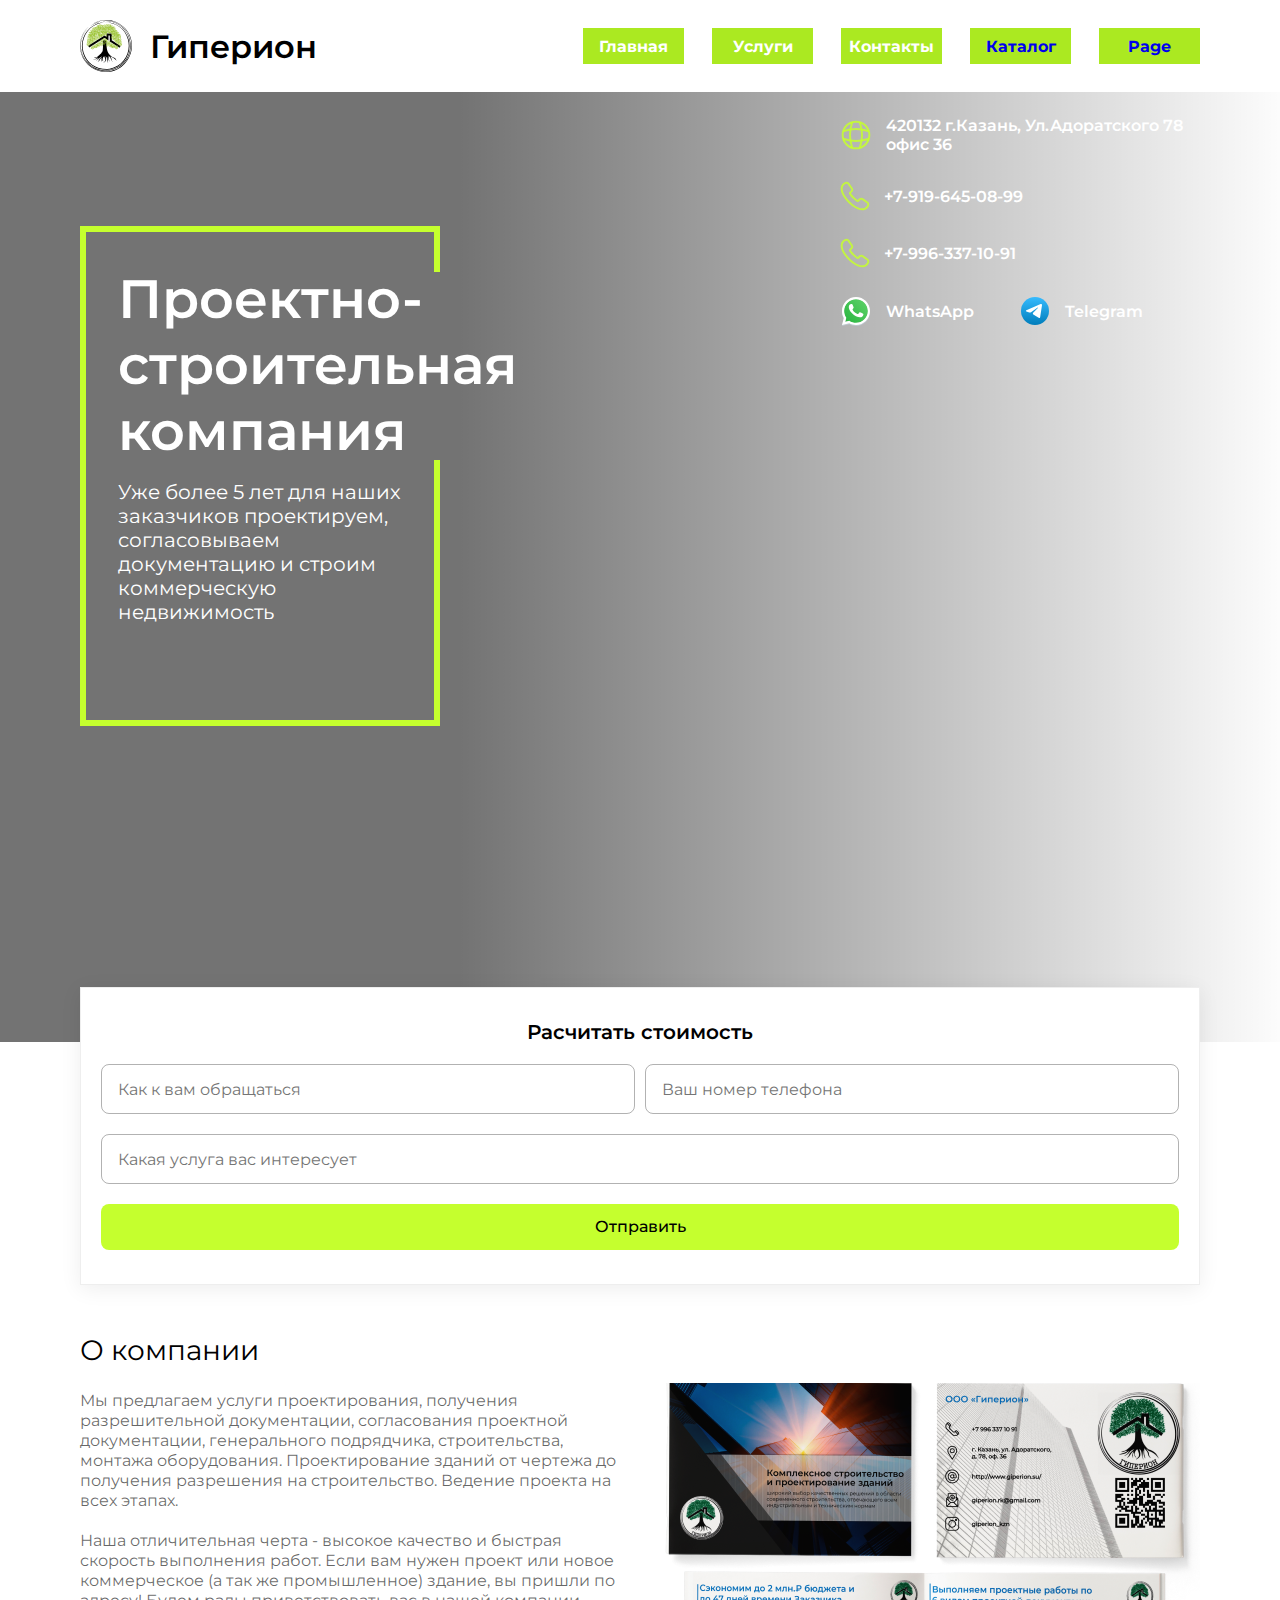
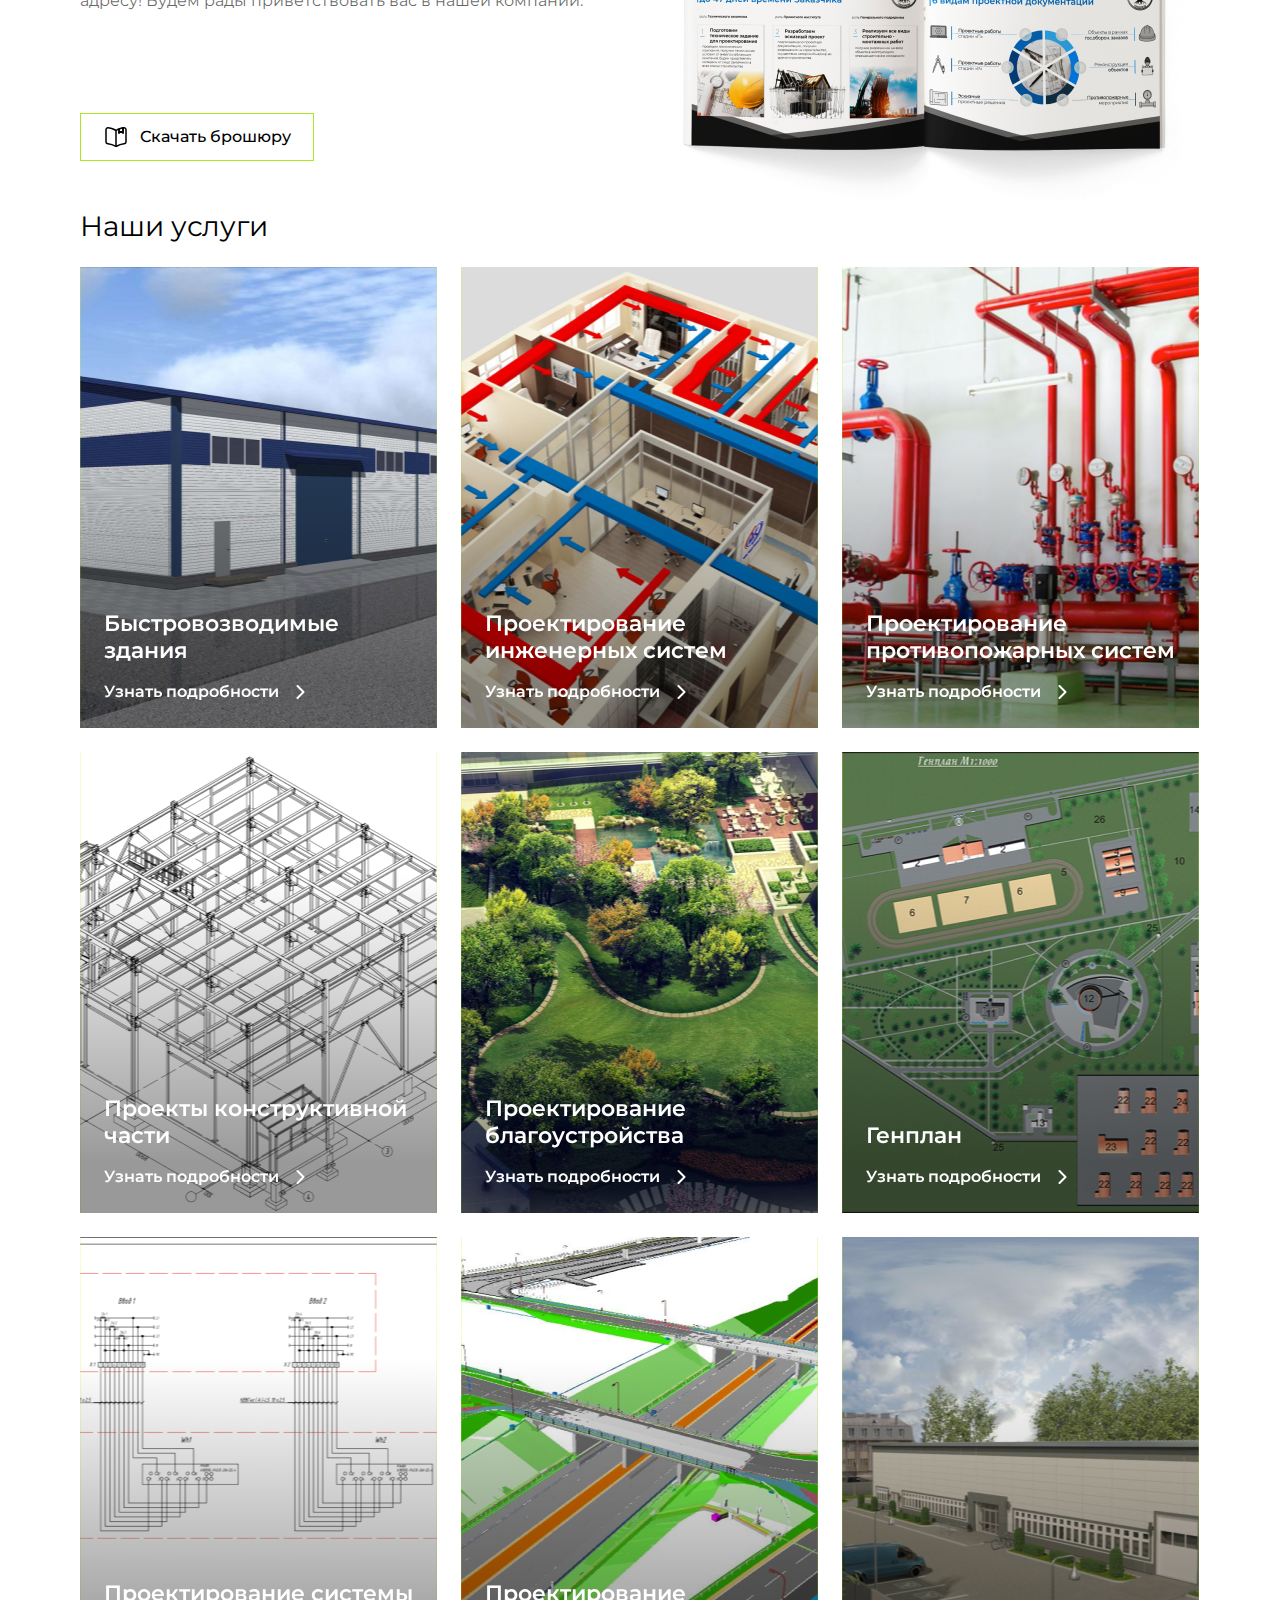
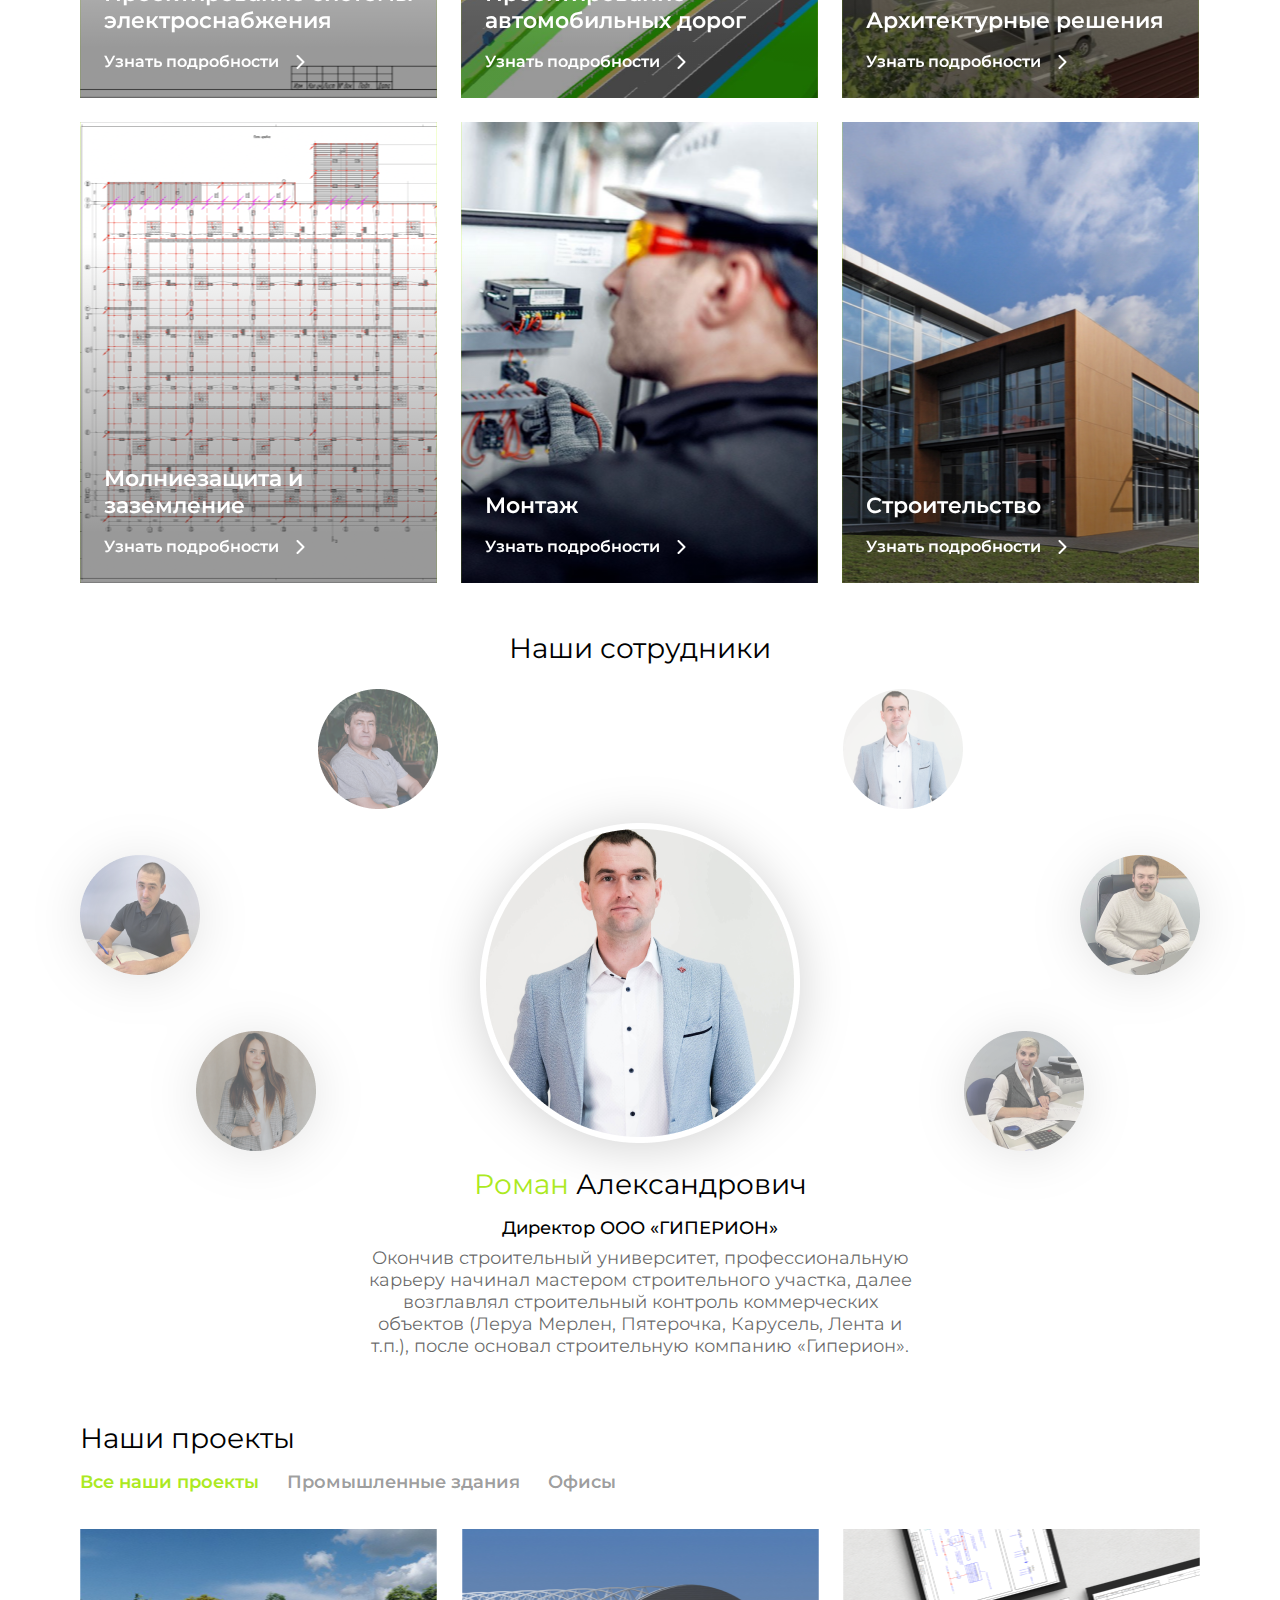
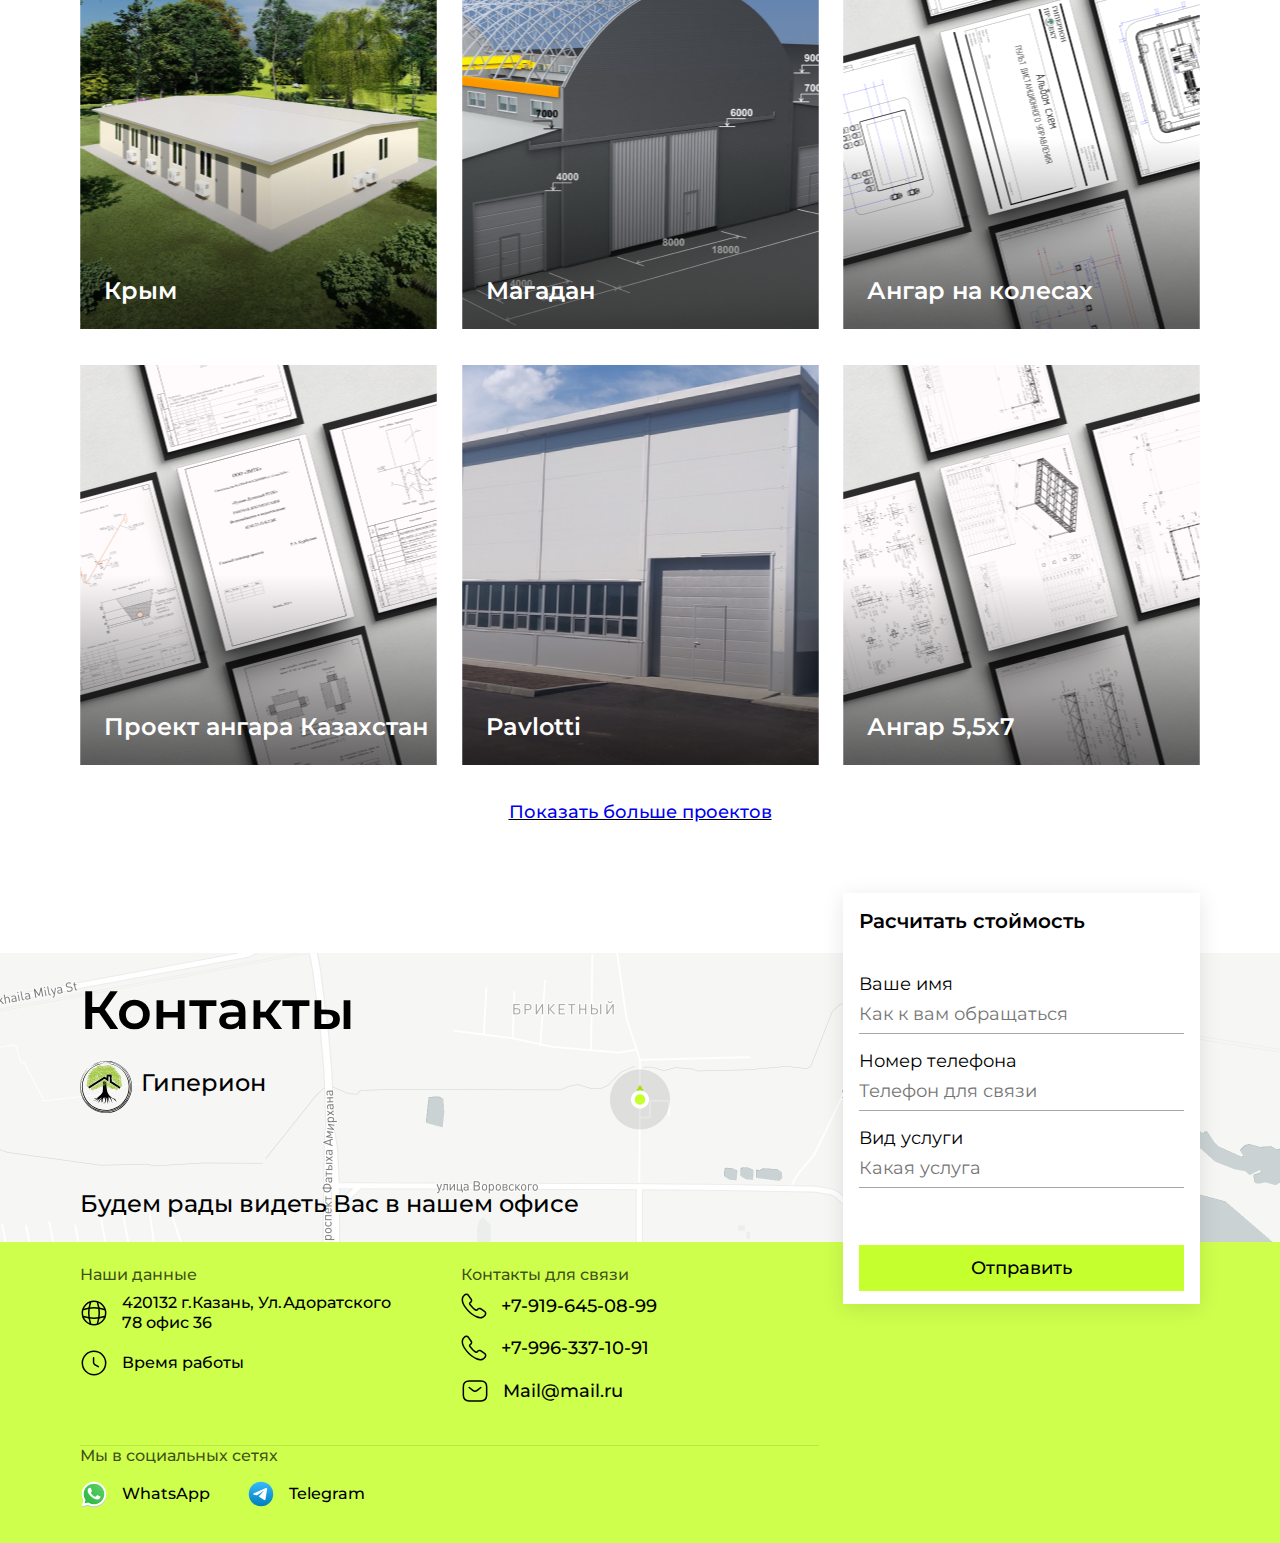
==== commit 53f8bc7f: "finish commit" ====
--- a/index.html
+++ b/index.html
@@ -21,6 +21,7 @@
                     <button class="header__buttons-btn">Услуги</button>
                     <button class="header__buttons-btn">Контакты</button>
                     <button class="header__buttons-btn"><a href="./components/catalog/catalog.html">Каталог</a></button>
+                    <button class="header__buttons-btn"><a href="./components/pages/productPage.html">Page</a></button>
                 </div>
             </div>
         </div>
--- a/css/style.css
+++ b/css/style.css
@@ -118,6 +118,146 @@
 
 legend {
   display: block;
+}
+
+.product__page-leftblock {
+  width: 739px;
+}
+.product__page-right {
+  width: 357px;
+  height: 411px;
+  box-shadow: 0px 4px 20px rgba(0, 0, 0, 0.1);
+}
+.product__page-blocks {
+  display: flex;
+  justify-content: space-between;
+}
+.product__page-form_descr {
+  margin-top: 10px;
+  font-size: 14px;
+  font-weight: 400;
+  line-height: 17px;
+  color: rgba(0, 0, 0, 0.4);
+}
+.product__page-form_descr span {
+  border-bottom: 0.5px solid rgba(0, 0, 0, 0.4);
+}
+.product__page .border {
+  border-bottom: 1px solid rgba(0, 0, 0, 0.07);
+}
+.product__page-title {
+  font-size: 24px;
+  font-weight: 600;
+  line-height: 29px;
+  margin-bottom: 16px;
+  color: #000000;
+}
+.product__page-slider {
+  margin: 0;
+}
+.product__page-form {
+  padding: 16px;
+  display: flex;
+  flex-direction: column;
+}
+.product__page-subname {
+  width: 100%;
+  height: 56px;
+  padding-top: 16px;
+  padding-left: 16px;
+  font-size: 20px;
+  font-weight: 600;
+  line-height: 24px;
+  color: #000000;
+}
+.product__page-label {
+  font-size: 18px;
+  font-weight: 400;
+  line-height: 22px;
+  color: #000000;
+  margin-top: 8px;
+}
+.product__page-inputdiv {
+  border-bottom: 1px solid rgba(0, 0, 0, 0.35);
+  margin-bottom: 16px;
+}
+.product__page-inputdiv:last-of-type {
+  margin-bottom: 0;
+}
+.product__page-input {
+  width: 100%;
+  margin-top: 8px;
+  font-size: 18px;
+  font-weight: 400;
+  line-height: 22px;
+  color: rgba(0, 0, 0, 0.35);
+  padding-bottom: 8px;
+}
+.product__page-button {
+  width: 325px;
+  height: 46px;
+  background-color: #c5ff2e;
+  text-align: center;
+  color: #000000;
+  font-size: 18px;
+  font-weight: 500;
+  line-height: 22px;
+  margin-top: 57px;
+}
+.product__page-bottom {
+  margin-top: 24px;
+  margin-bottom: 20px;
+}
+.product__page-bottom .border {
+  border: none;
+  border-top: 4px solid #c5ff2e;
+  width: 130px;
+  margin-top: -4px;
+}
+.product__page-bottom .green {
+  width: 100%;
+  margin-top: 20px;
+  border: 1px solid rgba(0, 0, 0, 0.1);
+}
+.product__page-bottom_title {
+  font-size: 24px;
+  font-weight: 500;
+  line-height: 29px;
+  color: #000000;
+}
+.product__page-bottom_descr {
+  margin-top: 20px;
+}
+.product__page-bottom_descr p {
+  font-size: 18px;
+  font-weight: 400;
+  line-height: 22px;
+  color: rgba(0, 0, 0, 0.6);
+}
+
+.mySwiper .swiper-slide {
+  opacity: 0.4;
+}
+
+.mySwiper .swiper-slide-thumb-active {
+  opacity: 1;
+}
+
+.footer_swiper {
+  margin-top: 16px;
+  width: 437px;
+}
+
+.prev__img img {
+  width: 135px;
+  height: 100px;
+}
+
+.swiper-slide img {
+  width: 100%;
+  height: 100%;
+  -o-object-fit: cover;
+     object-fit: cover;
 }
 
 * {
@@ -877,10 +1017,10 @@
 .linked__wrap-links {
   display: flex;
   align-items: center;
-  justify-content: space-between;
-  width: 267px;
+  width: 900px;
 }
 .linked__wrap-link {
+  margin-right: 16px;
   font-size: 16px;
   font-weight: 400;
   line-height: 20px;
@@ -888,6 +1028,7 @@
   text-decoration: none;
 }
 .linked__wrap-border {
+  margin-right: 16px;
   width: 20px;
   border-bottom: 1px solid rgba(0, 0, 0, 0.6);
   display: inline-block;
